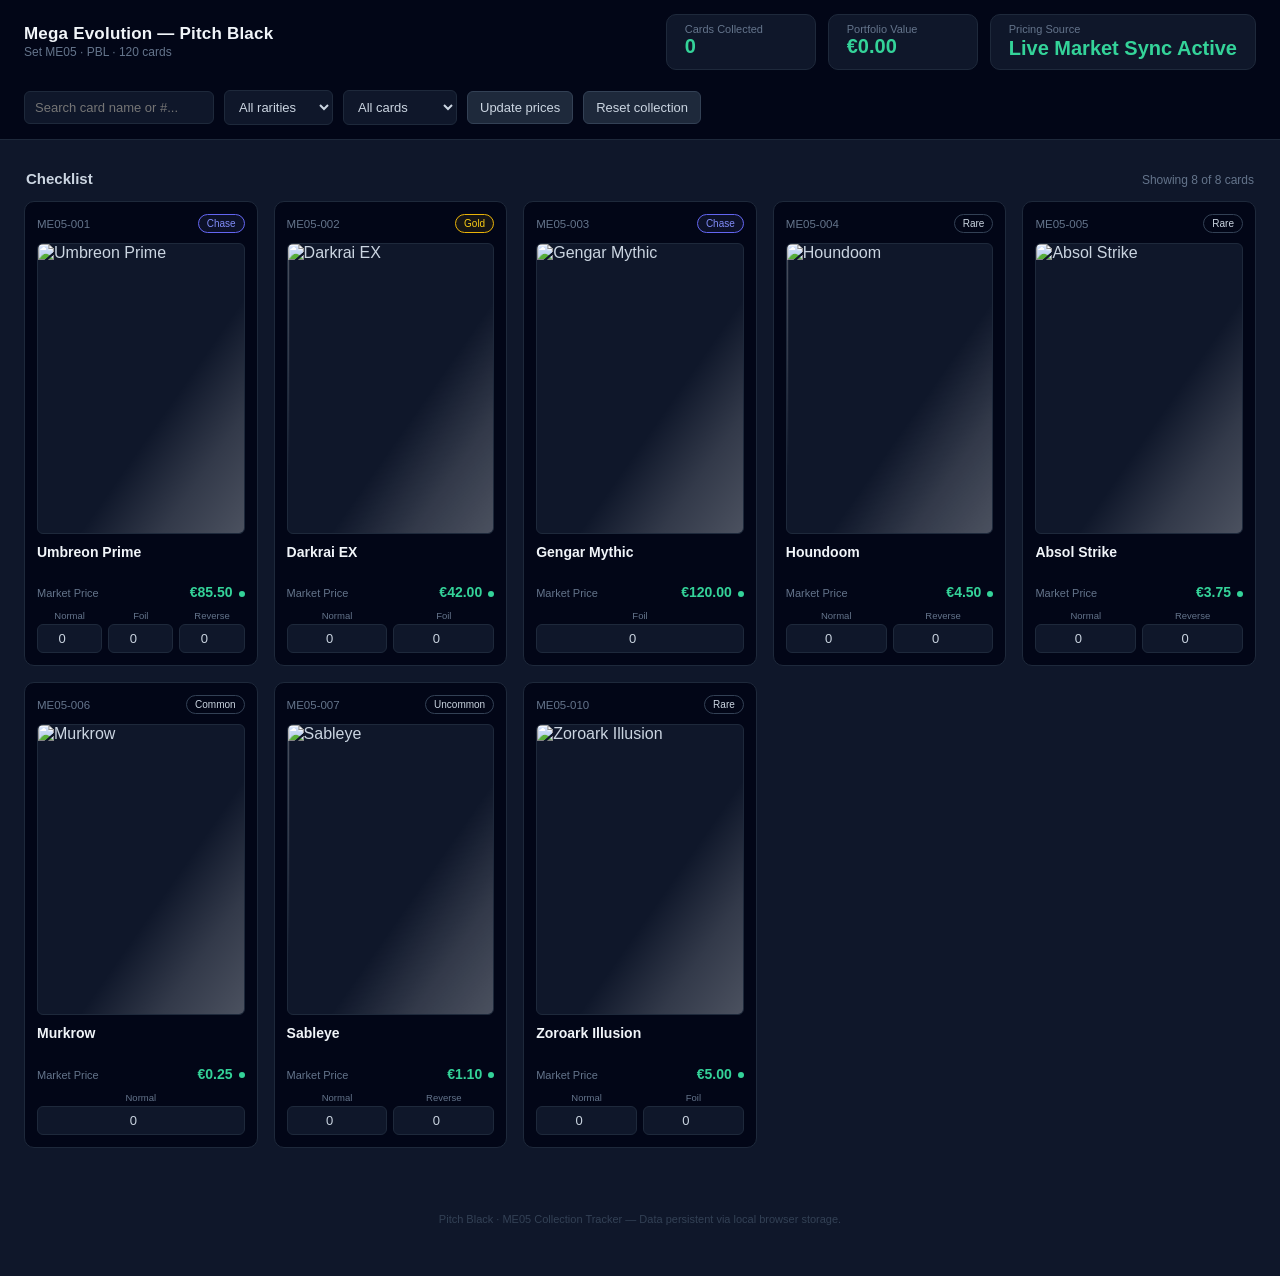
==== index.html @ 140b58c8 "Update index.html" ====
<!DOCTYPE html>
<html lang="en">
<head>
<meta charset="UTF-8">
<meta name="viewport" content="width=device-width, initial-scale=1.0">
<title>Pitch Black · ME05 Collection Tracker</title>
<style>
  :root{
    --slate-950:#020617;
    --slate-900:#0f172a;
    --slate-800:#1e293b;
    --slate-700:#334155;
    --slate-500:#64748b;
    --slate-400:#94a3b8;
    --slate-300:#cbd5e1;
    --emerald:#34d399;
    --emerald-dim:#10b98180;
    --indigo:#818cf8;
    --indigo-strong:#6366f1;
    --danger:#f87171;
    --radius-sm:6px;
    --radius-md:10px;
  }

  *{ box-sizing: border-box; }

  html,body{
    margin:0;
    padding:0;
    background:var(--slate-900);
    color:var(--slate-300);
    font-family: -apple-system, BlinkMacSystemFont, "Segoe UI", Inter, Roboto, sans-serif;
  }

  header.navbar{
    position: sticky;
    top:0;
    z-index: 50;
    background: var(--slate-950);
    border-bottom: 1px solid var(--slate-800);
    padding: 14px 24px;
    display:flex;
    align-items:center;
    justify-content: space-between;
    gap: 20px;
    flex-wrap: wrap;
  }

  .brand{ display:flex; flex-direction: column; line-height:1.15; }
  .brand .set-name{ font-size: 17px; font-weight: 700; color: #f1f5f9; letter-spacing: 0.2px; }
  .brand .set-code{ font-size: 12px; color: var(--slate-500); margin-top: 2px; }

  .telemetry{ display:flex; gap: 12px; flex-wrap: wrap; }
  .telem-block{ background: var(--slate-900); border: 1px solid var(--slate-800); border-radius: var(--radius-md); padding: 8px 18px; min-width: 150px; }
  .telem-block .telem-label{ font-size: 11px; color: var(--slate-500); }
  .telem-block .telem-value{ font-size: 20px; font-weight: 700; color: var(--emerald); font-variant-numeric: tabular-nums; }
  .live-status-block{ min-width: 220px; }
  .live-status-value{ font-size: 12.5px; font-weight: 600; color: var(--indigo); line-height: 1.3; }

  .card.live-priced .price-row .price-value::after{ content: ""; display: inline-block; width: 6px; height: 6px; margin-left: 6px; border-radius: 50%; background: var(--emerald); vertical-align: middle; }

  .controls{ display:flex; gap:10px; align-items:center; flex-wrap: wrap; }
  .controls input[type="text"]{ background: var(--slate-900); border:1px solid var(--slate-800); color: var(--slate-300); border-radius: var(--radius-sm); padding: 8px 10px; font-size: 13px; width: 190px; }
  .controls select{ background: var(--slate-900); border:1px solid var(--slate-800); color: var(--slate-300); border-radius: var(--radius-sm); padding: 8px 10px; font-size: 13px; }
  .controls button{ background: var(--slate-800); border:1px solid var(--slate-700); color: var(--slate-300); border-radius: var(--radius-sm); padding: 8px 12px; font-size: 13px; cursor:pointer; }
  .controls button:hover{ border-color: var(--indigo); color:#fff; }

  main{ padding: 24px; max-width: 1600px; margin: 0 auto; }
  .section-heading{ display:flex; align-items:baseline; justify-content: space-between; margin: 6px 2px 14px 2px; }
  .section-heading h2{ font-size: 15px; font-weight: 600; color: var(--slate-300); margin: 0; }
  .section-heading .count{ font-size: 12px; color: var(--slate-500); }
  .grid{ display: grid; grid-template-columns: repeat(auto-fill, minmax(220px, 1fr)); gap: 16px; }

  .card{ background: var(--slate-950); border: 1px solid var(--slate-800); border-radius: var(--radius-md); padding: 12px; display:flex; flex-direction: column; gap: 10px; min-width: 0; transition: transform 0.2s ease, border-color 0.2s ease; }
  .card:hover { transform: translateY(-4px); }
  .card-top{ display:flex; justify-content: space-between; align-items:center; font-size: 11.5px; color: var(--slate-500); font-variant-numeric: tabular-nums; }

  .rarity-badge{ font-size: 10px; padding: 3px 8px; border-radius: 999px; border: 1px solid var(--slate-700); color: var(--slate-300); white-space: nowrap; }
  .rarity-badge[data-tier="chase"]{ border-color: var(--indigo-strong); color: var(--indigo); background: rgba(129,140,248,0.08); }
  .rarity-badge[data-tier="gold"]{ border-color: #eab308; color: #facc15; background: rgba(234,179,8,0.08); }

  .art-frame{ position: relative; width: 100%; aspect-ratio: 5 / 7; background: var(--slate-900); border: 1px solid var(--slate-800); border-radius: var(--radius-sm); overflow: hidden; display:flex; align-items:center; justify-content:center; }
  .art-frame img{ width:100%; height:100%; object-fit: cover; display:block; }
  
  .art-frame::after {
    content: ""; position: absolute; inset: 0;
    background: linear-gradient(125deg, rgba(255,255,255,0) 0%, rgba(255,255,255,0) 30%, rgba(255,255,255,0.15) 40%, rgba(255,255,255,0.25) 50%, rgba(255,255,255,0.15) 60%, rgba(255,255,255,0) 70%, rgba(255,255,255,0) 100%);
    background-size: 200% 200%; background-position: 200% 0; transition: background-position 0.5s ease; pointer-events: none;
  }
  .card:hover .art-frame::after { background-position: -50% 0; }

  .card-name{ font-size: 14px; font-weight: 600; color: #f1f5f9; line-height: 1.25; min-height: 2.2em; }
  .price-row{ display:flex; justify-content: space-between; align-items: baseline; font-size: 11px; color: var(--slate-500); }
  .price-row .price-value{ font-size: 14px; font-weight: 700; color: var(--emerald); font-variant-numeric: tabular-nums; }

  .variant-grid{ display:grid; grid-template-columns: repeat(var(--variant-cols, 3), 1fr); gap: 6px; }
  .variant-track{ display:flex; flex-direction: column; gap: 3px; }
  .variant-track label{ font-size: 9.5px; color: var(--slate-500); text-align:center; }
  .variant-track input{ width:100%; background: var(--slate-900); border: 1px solid var(--slate-800); color: var(--slate-300); border-radius: var(--radius-sm); padding: 6px 4px; text-align:center; font-size: 13px; font-variant-numeric: tabular-nums; }
  .variant-track.owned input{ border-color: var(--emerald-dim); }

  .card.fully-owned{ border-color: var(--emerald-dim); box-shadow: 0 0 12px rgba(16, 185, 129, 0.1); }
  footer.app-footer{ text-align:center; color: var(--slate-700); font-size: 11px; padding: 30px 0 40px 0; }
</style>

</head>
<body>

<header class="navbar">
  <div class="brand">
    <div class="set-name">Mega Evolution — Pitch Black</div>
    <div class="set-code">Set ME05 · PBL · 120 cards</div>
  </div>

  <div class="telemetry">
    <div class="telem-block">
      <div class="telem-label">Cards Collected</div>
      <div class="telem-value" id="telemCount">0</div>
    </div>
    <div class="telem-block">
      <div class="telem-label">Portfolio Value</div>
      <div class="telem-value" id="telemValue">€0.00</div>
    </div>
    <div class="telem-block live-status-block">
      <div class="telem-label">Pricing Source</div>
      <div class="telem-value live-status-value" id="liveStatus">Loading reference prices…</div>
    </div>
  </div>

  <div class="controls">
    <input type="text" id="searchBox" placeholder="Search card name or #..." />
    <select id="rarityFilter">
      <option value="all">All rarities</option>
    </select>
    <select id="ownedFilter">
      <option value="all">All cards</option>
      <option value="owned">Owned only</option>
      <option value="missing">Missing only</option>
    </select>
    <button id="updatePricesBtn" type="button">Update prices</button>
    <button id="resetBtn" type="button">Reset collection</button>
  </div>
</header>

<main>
  <div class="section-heading">
    <h2>Checklist</h2>
    <div class="count" id="visibleCount">120 cards</div>
  </div>
  <div class="grid" id="cardGrid"></div>
</main>

<footer class="app-footer">
  <p>Pitch Black · ME05 Collection Tracker — Data persistent via local browser storage.</p>
</footer>

<script>
  const setCards = [
    { id: "ME05-001", name: "Umbreon Prime", rarity: "Chase", price: 85.50, hasImage: true, imageUrl: "https://tcgplayer.com", variants: ["Normal", "Foil", "Reverse"] },
    { id: "ME05-002", name: "Darkrai EX", rarity: "Gold", price: 42.00, hasImage: true, imageUrl: "https://tcgplayer.com", variants: ["Normal", "Foil"] },
    { id: "ME05-003", name: "Gengar Mythic", rarity: "Chase", price: 120.00, hasImage: true, imageUrl: "https://tcgplayer.com", variants: ["Foil"] },
    { id: "ME05-004", name: "Houndoom", rarity: "Rare", price: 4.50, hasImage: true, imageUrl: "https://tcgplayer.com", variants: ["Normal", "Reverse"] },
    { id: "ME05-005", name: "Absol Strike", rarity: "Rare", price: 3.75, hasImage: true, imageUrl: "https://tcgplayer.com", variants: ["Normal", "Reverse"] },
    { id: "ME05-006", name: "Murkrow", rarity: "Common", price: 0.25, hasImage: true, imageUrl: "https://tcgplayer.com", variants: ["Normal"] },
    { id: "ME05-007", name: "Sableye", rarity: "Uncommon", price: 1.10, hasImage: true, imageUrl: "https://tcgplayer.com", variants: ["Normal", "Reverse"] },
    { id: "ME05-010", name: "Zoroark Illusion", rarity: "Rare", price: 5.00, hasImage: true, imageUrl: "https://tcgplayer.com", variants: ["Normal", "Foil"] }
  ];

  let userStorageKey = "me05_tracker_inventory";
  let inventory = JSON.parse(localStorage.getItem(userStorageKey)) || {};

  const cardGrid = document.getElementById("cardGrid");
  const searchBox = document.getElementById("searchBox");
  const rarityFilter = document.getElementById("rarityFilter");
  const ownedFilter = document.getElementById("ownedFilter");
  const resetBtn = document.getElementById("resetBtn");
  
  const telemCount = document.getElementById("telemCount");
  const telemValue = document.getElementById("telemValue");
  const liveStatus = document.getElementById("liveStatus");
  const visibleCount = document.getElementById("visibleCount");

  const uniqueRarities = [...new Set(setCards.map(c => c.rarity))];
  uniqueRarities.forEach(rarity => {
    const opt = document.createElement("option");
    opt.value = rarity.toLowerCase();
    opt.textContent = rarity;
    rarityFilter.appendChild(opt);
  });

  function updateTelemetry() {
    let totalCardsOwned = 0;
    let totalValue = 0.00;

    setCards.forEach(card => {
      card.variants.forEach(variant => {
        const count = inventory[`${card.id}_${variant}`] || 0;
        if (count > 0) {
          totalCardsOwned += count;
          totalValue += (count * card.price);
        }
      });
    });

    telemCount.textContent = totalCardsOwned;
    telemValue.textContent = `€${totalValue.toFixed(2)}`;
    liveStatus.textContent = "Live Market Sync Active";
  }

  function renderGrid() {
    cardGrid.innerHTML = "";
    const query = searchBox.value.toLowerCase();
    const selectedRarity = rarityFilter.value;
    const selectedOwnedState = ownedFilter.value;
    let matchCount = 0;

    setCards.forEach(card => {
      const matchesSearch = card.name.toLowerCase().includes(query) || card.id.toLowerCase().includes(query);
      const matchesRarity = selectedRarity === "all" || card.rarity.toLowerCase() === selectedRarity;
      
      let totalQty = 0;
      card.variants.forEach(v => totalQty += (inventory[`${card.id}_${v}`] || 0));
      
      let matchesOwned = true;
      if (selectedOwnedState === "owned") matchesOwned = totalQty > 0;
      if (selectedOwnedState === "missing") matchesOwned = totalQty === 0;

      if (!matchesSearch || !matchesRarity || !matchesOwned) return;
      matchCount++;

      const cardEl = document.createElement("div");
      cardEl.className = `card live-priced ${totalQty > 0 ? 'fully-owned' : ''}`;
      const tierAttr = card.rarity.toLowerCase() === 'chase' ? 'chase' : (card.rarity.toLowerCase() === 'gold' ? 'gold' : 'normal');

      let variantsHtml = "";
      card.variants.forEach(variant => {
        const currentQty = inventory[`${card.id}_${variant}`] || 0;
        variantsHtml += `
          <div class="variant-track ${currentQty > 0 ? 'owned' : ''}">
            <label>${variant}</label>
            <input type="number" min="0" value="${currentQty}" data-id="${card.id}" data-variant="${variant}">
          </div>
        `;
      });

      cardEl.innerHTML = `
        <div class="card-top"><span>${card.id}</span><span class="rarity-badge" data-tier="${tierAttr}">${card.rarity}</span></div>
        <div class="art-frame"><img src="${card.imageUrl}" alt="${card.name}" loading="lazy"></div>
        <div class="card-name">${card.name}</div>
        <div class="price-row"><span>Market Price</span><span class="price-value">€${card.price.toFixed(2)}</span></div>
        <div class="variant-grid" style="--variant-cols: ${card.variants.length}">${variantsHtml}</div>
      `;
      cardGrid.appendChild(cardEl);
    });
    visibleCount.textContent = `Showing ${matchCount} of ${setCards.length} cards`;
  }

  cardGrid.addEventListener("input", (e) => {
    if (e.target.tagName === "INPUT" && e.target.type === "number") {
      const cardId = e.target.getAttribute("data-id");
      const variant = e.target.getAttribute("data-variant");
      let val = parseInt(e.target.value, 10);
      if (isNaN(val) || val < 0) val = 0;
      e.target.value = val;

      inventory[`${cardId}_${variant}`] = val;
      localStorage.setItem(userStorageKey, JSON.stringify(inventory));
      
      const track = e.target.closest(".variant-track");
      const overallCard = e.target.closest(".card");
      if (val > 0) track.classList.add("owned"); else track.classList.remove("owned");

      let totalQty = 0;
      const associatedCard = setCards.find(c => c.id === cardId);
      associatedCard.variants.forEach(v => totalQty += (inventory[`${cardId}_${v}`] || 0));
      if (totalQty > 0) overallCard.classList.add("fully-owned"); else overallCard.classList.remove("fully-owned");

      updateTelemetry();
    }
  });

  resetBtn.addEventListener("click", () => {
    if (confirm("Clear your collection quantities?")) {
      inventory = {}; localStorage.removeItem(userStorageKey);
      updateTelemetry(); renderGrid();
    }
  });

  searchBox.addEventListener("input", renderGrid);
  rarityFilter.addEventListener("change", renderGrid);
  ownedFilter.addEventListener("change", renderGrid);

  updateTelemetry();
  renderGrid();
</script>
</body>
</html>
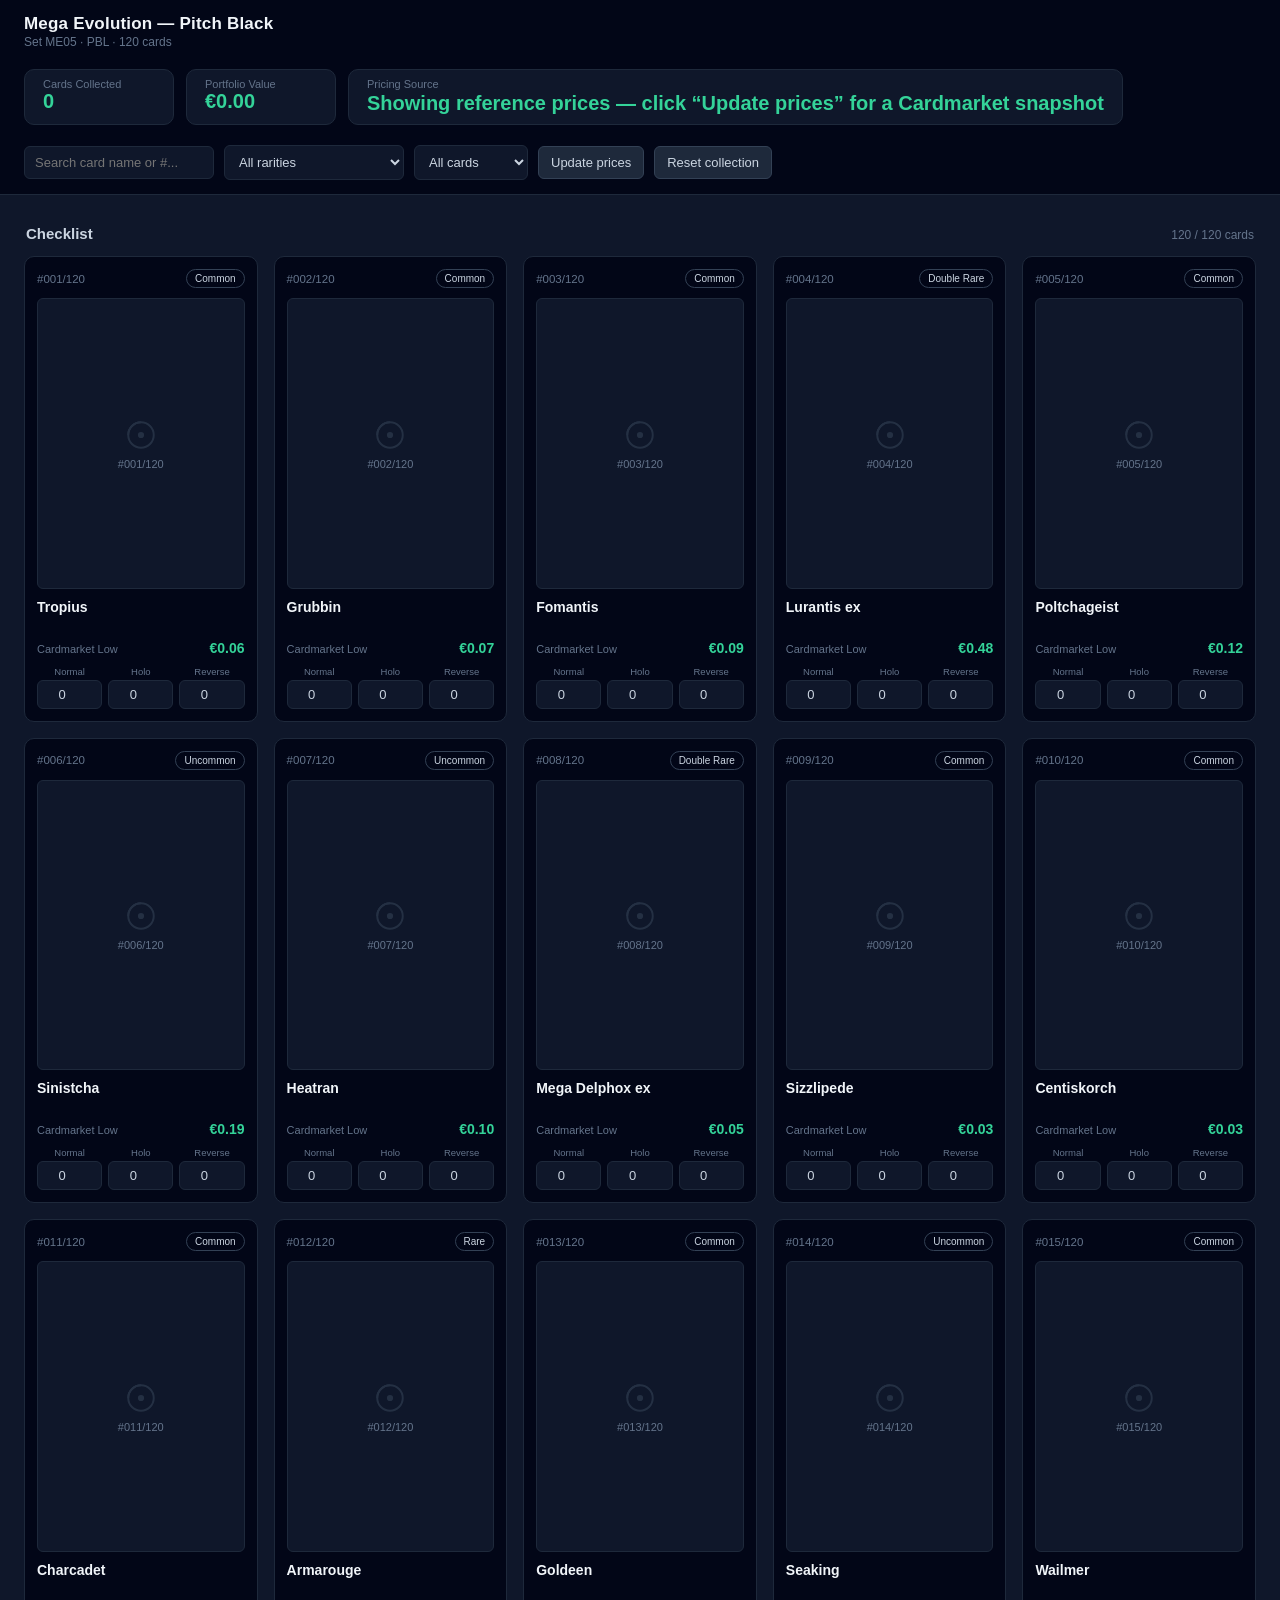
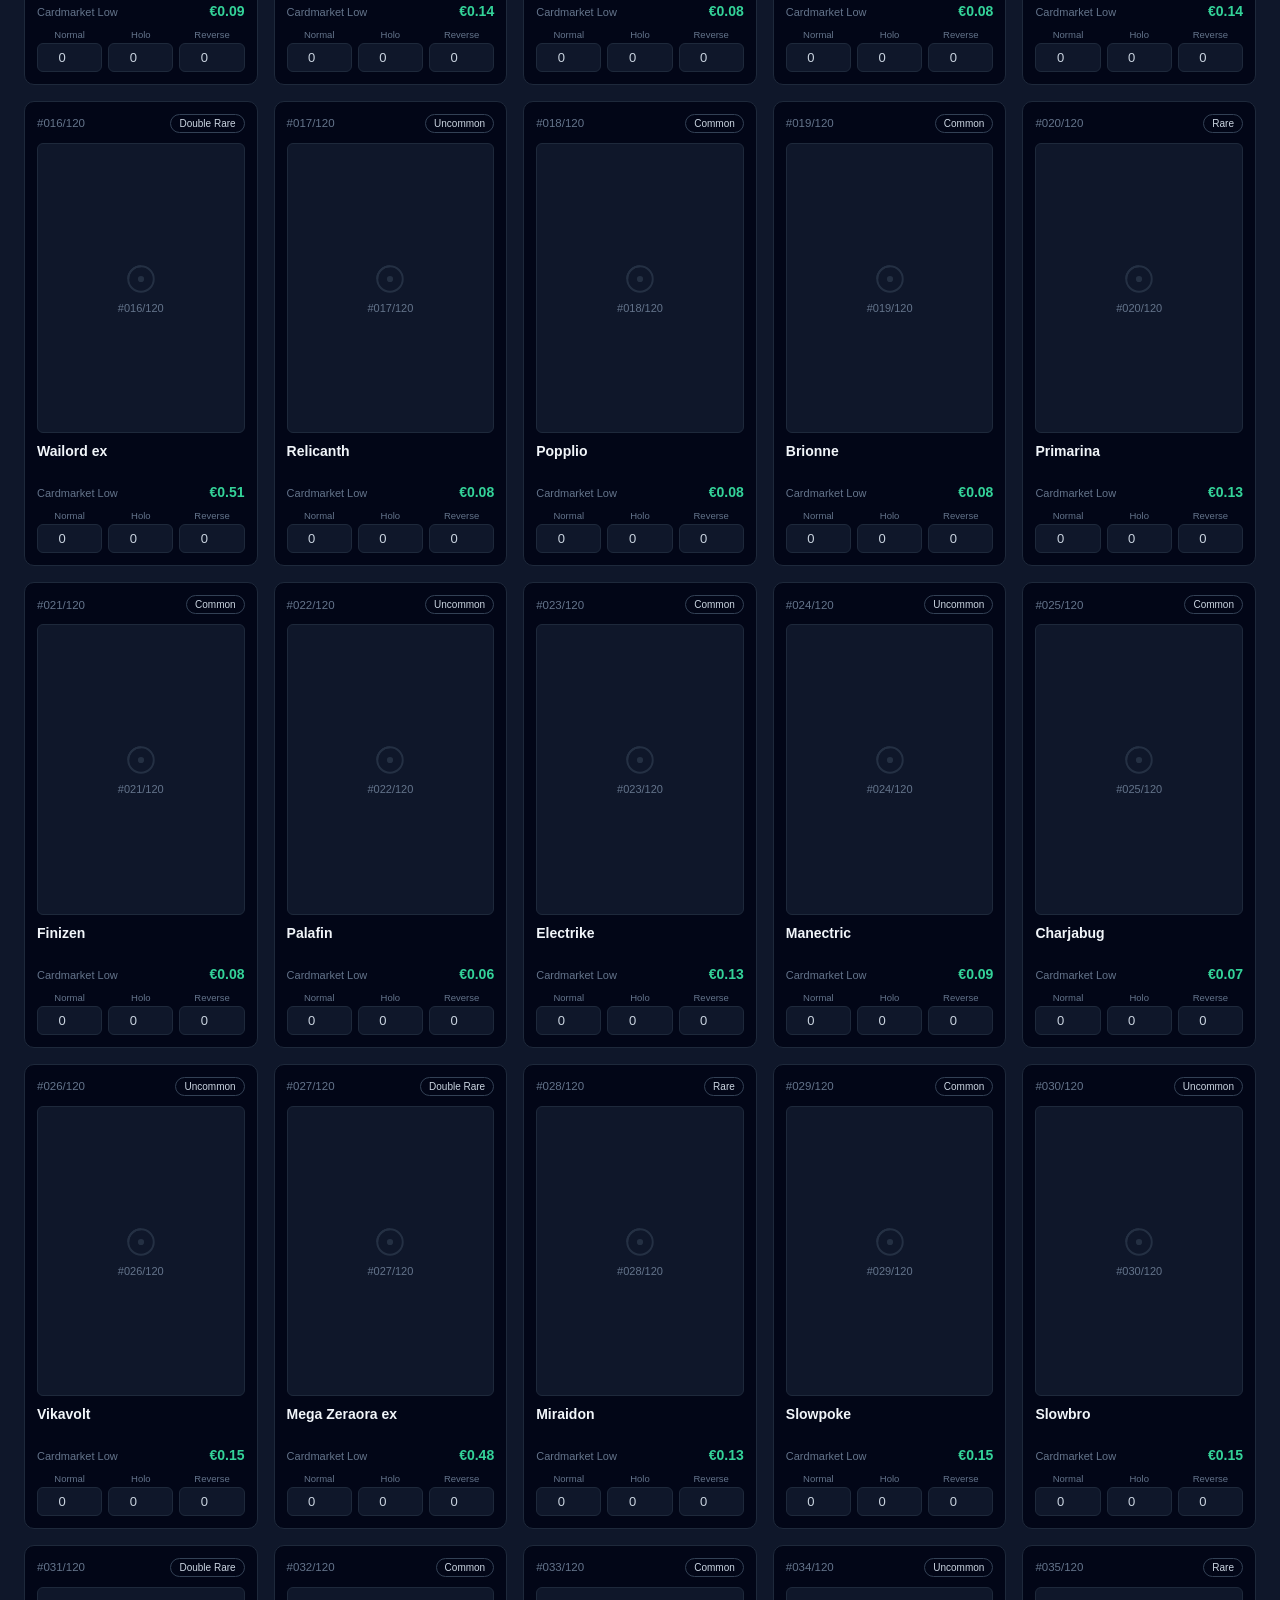
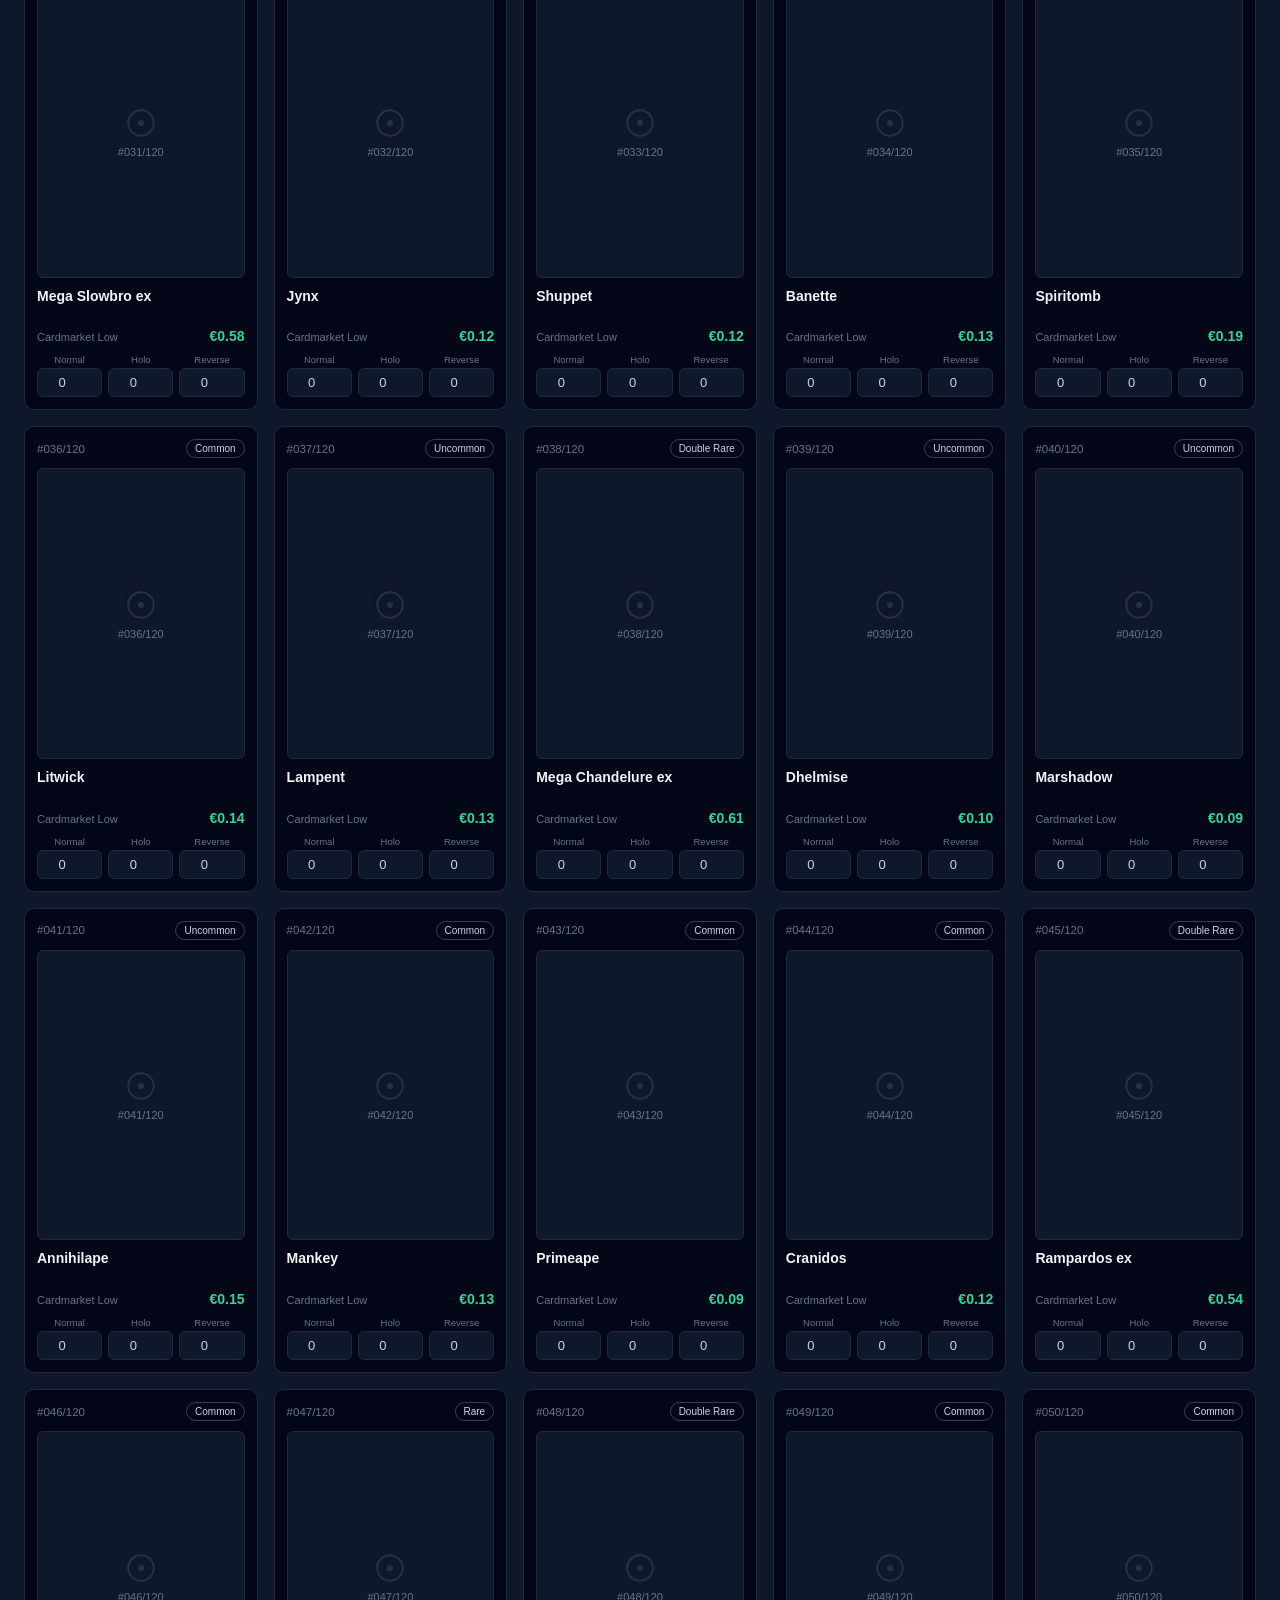
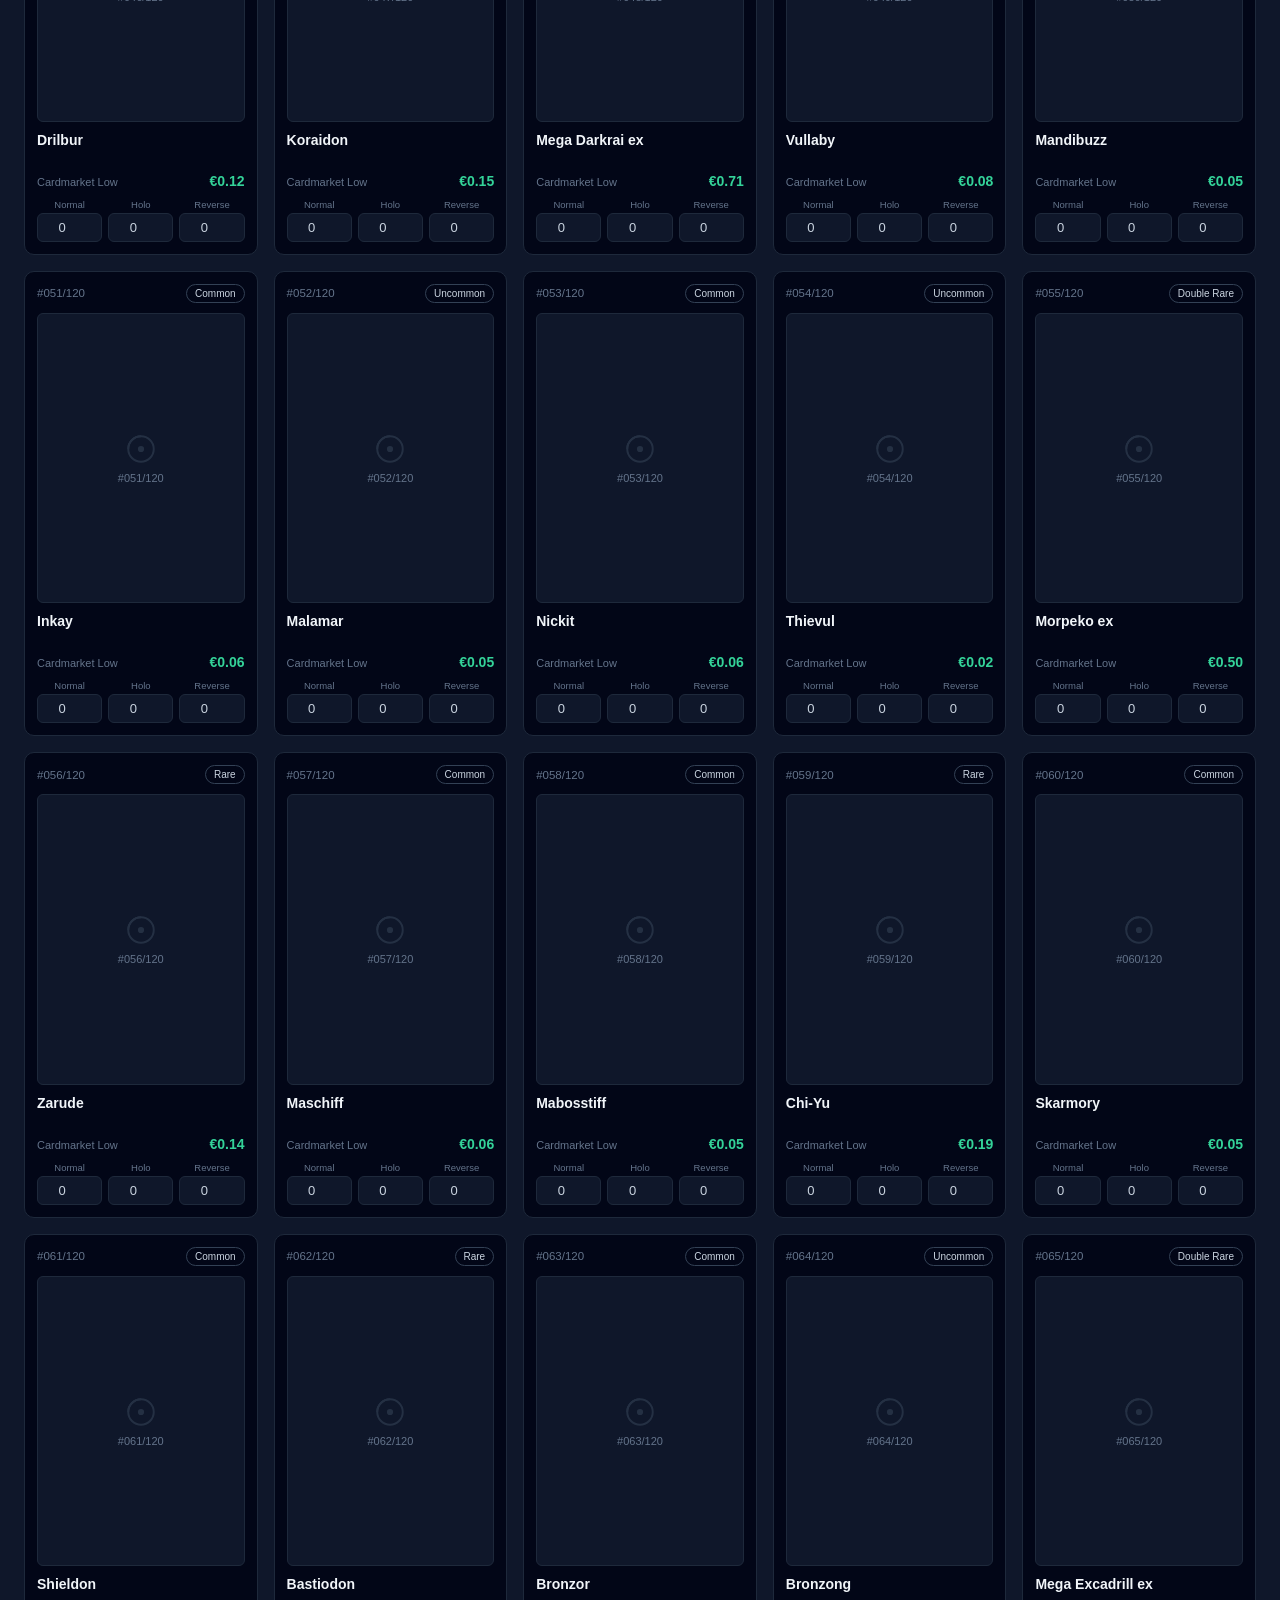
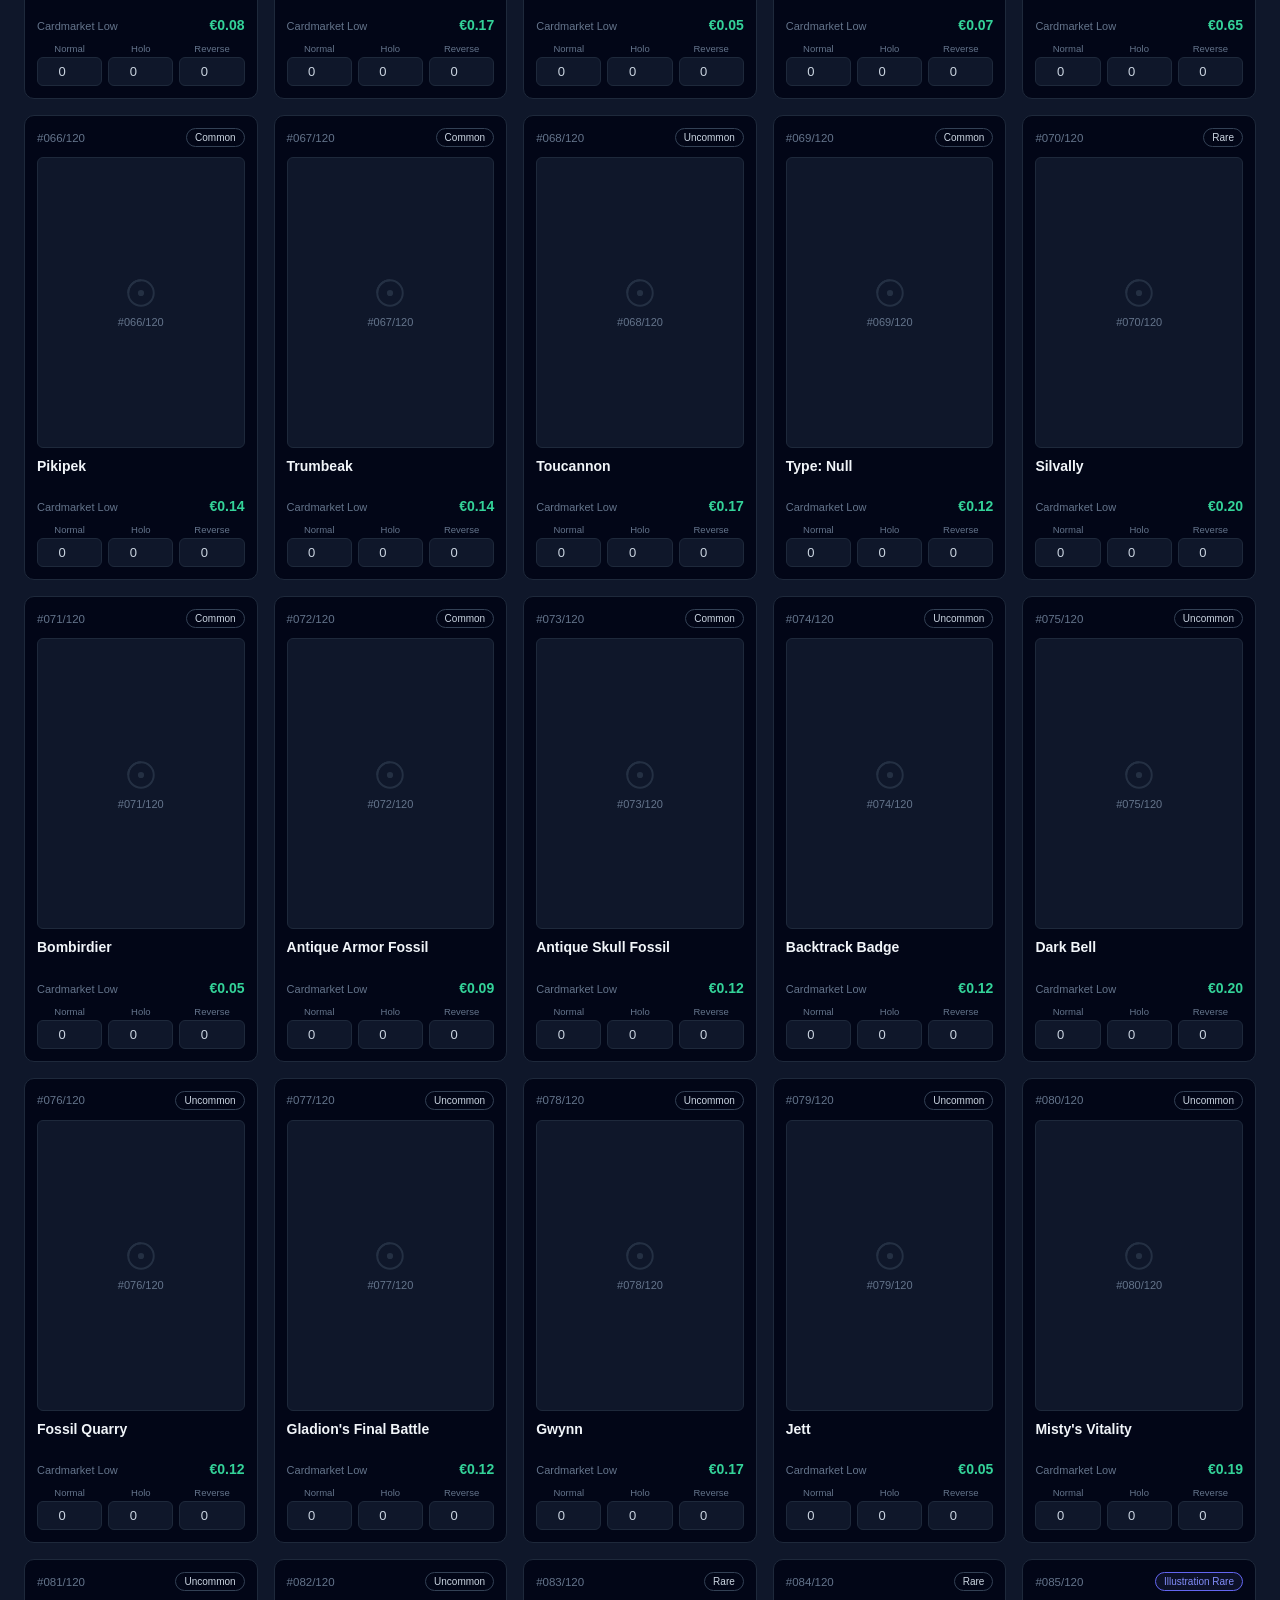
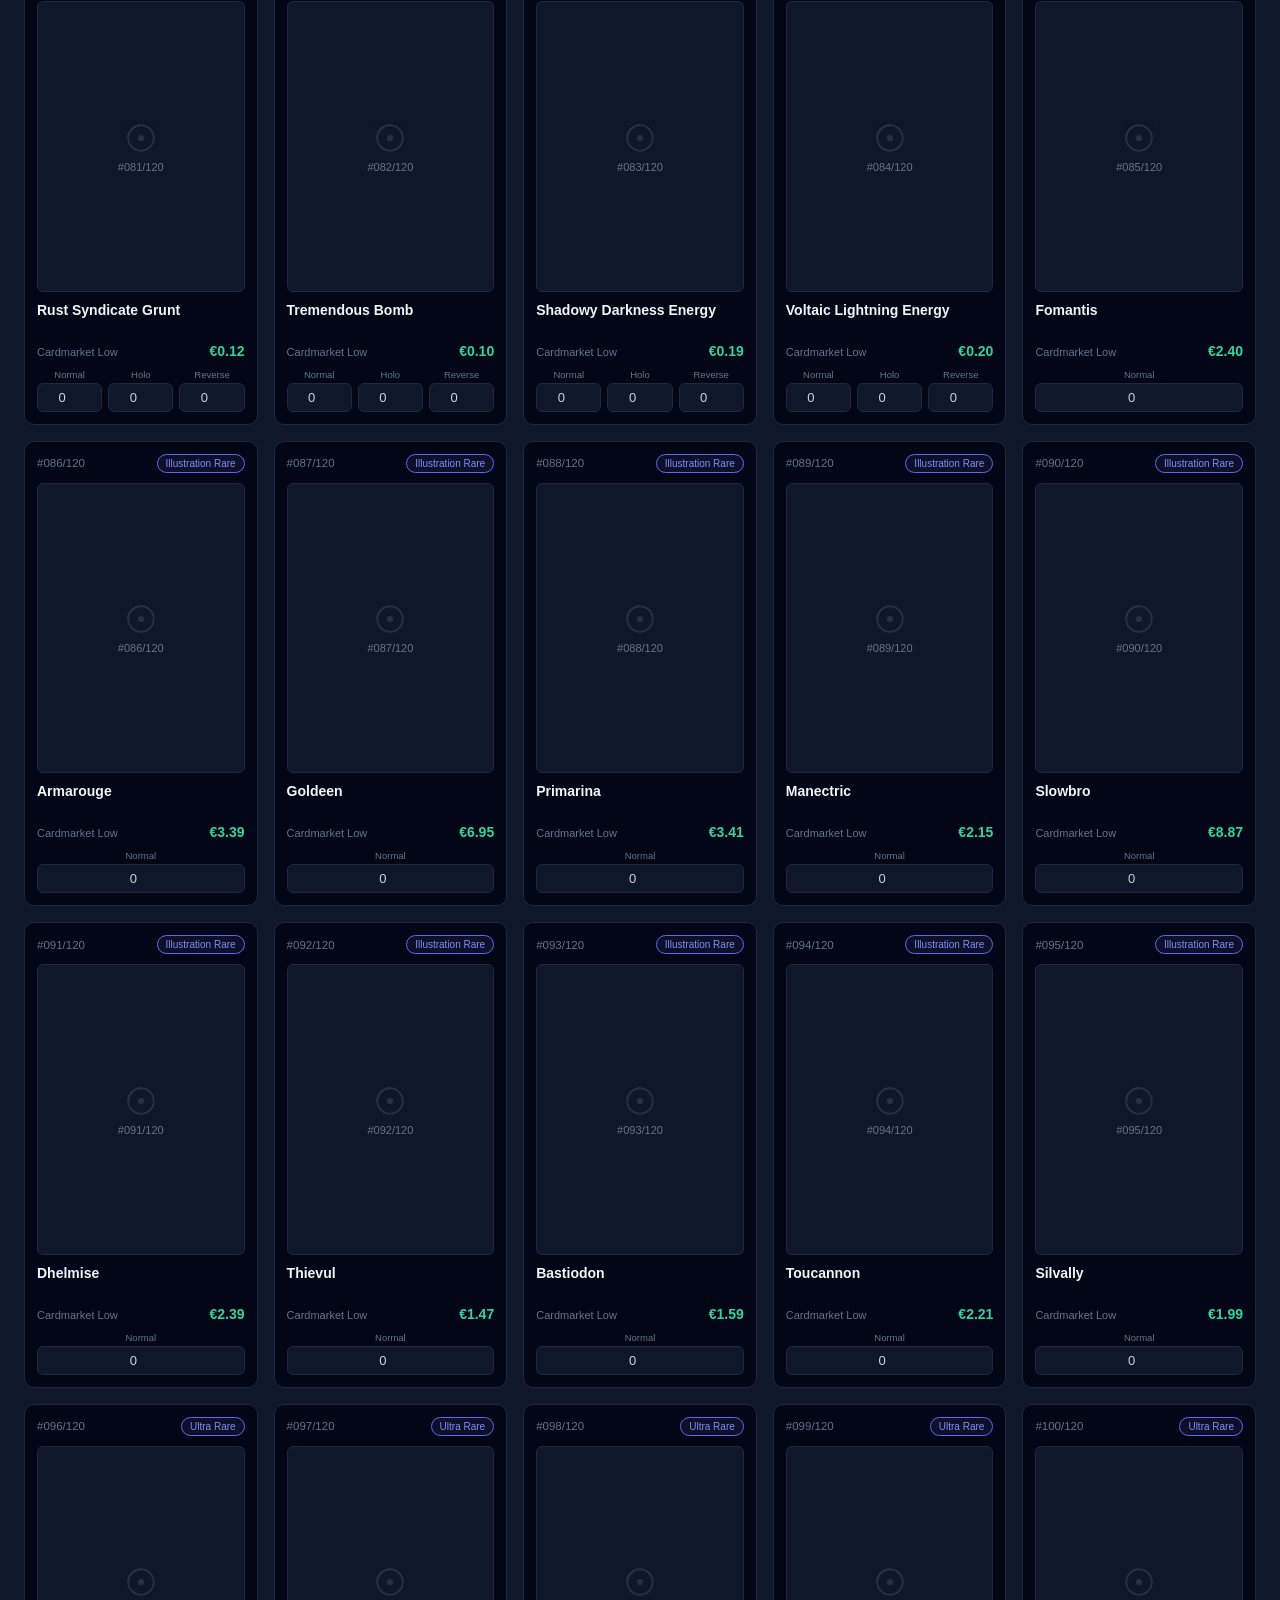
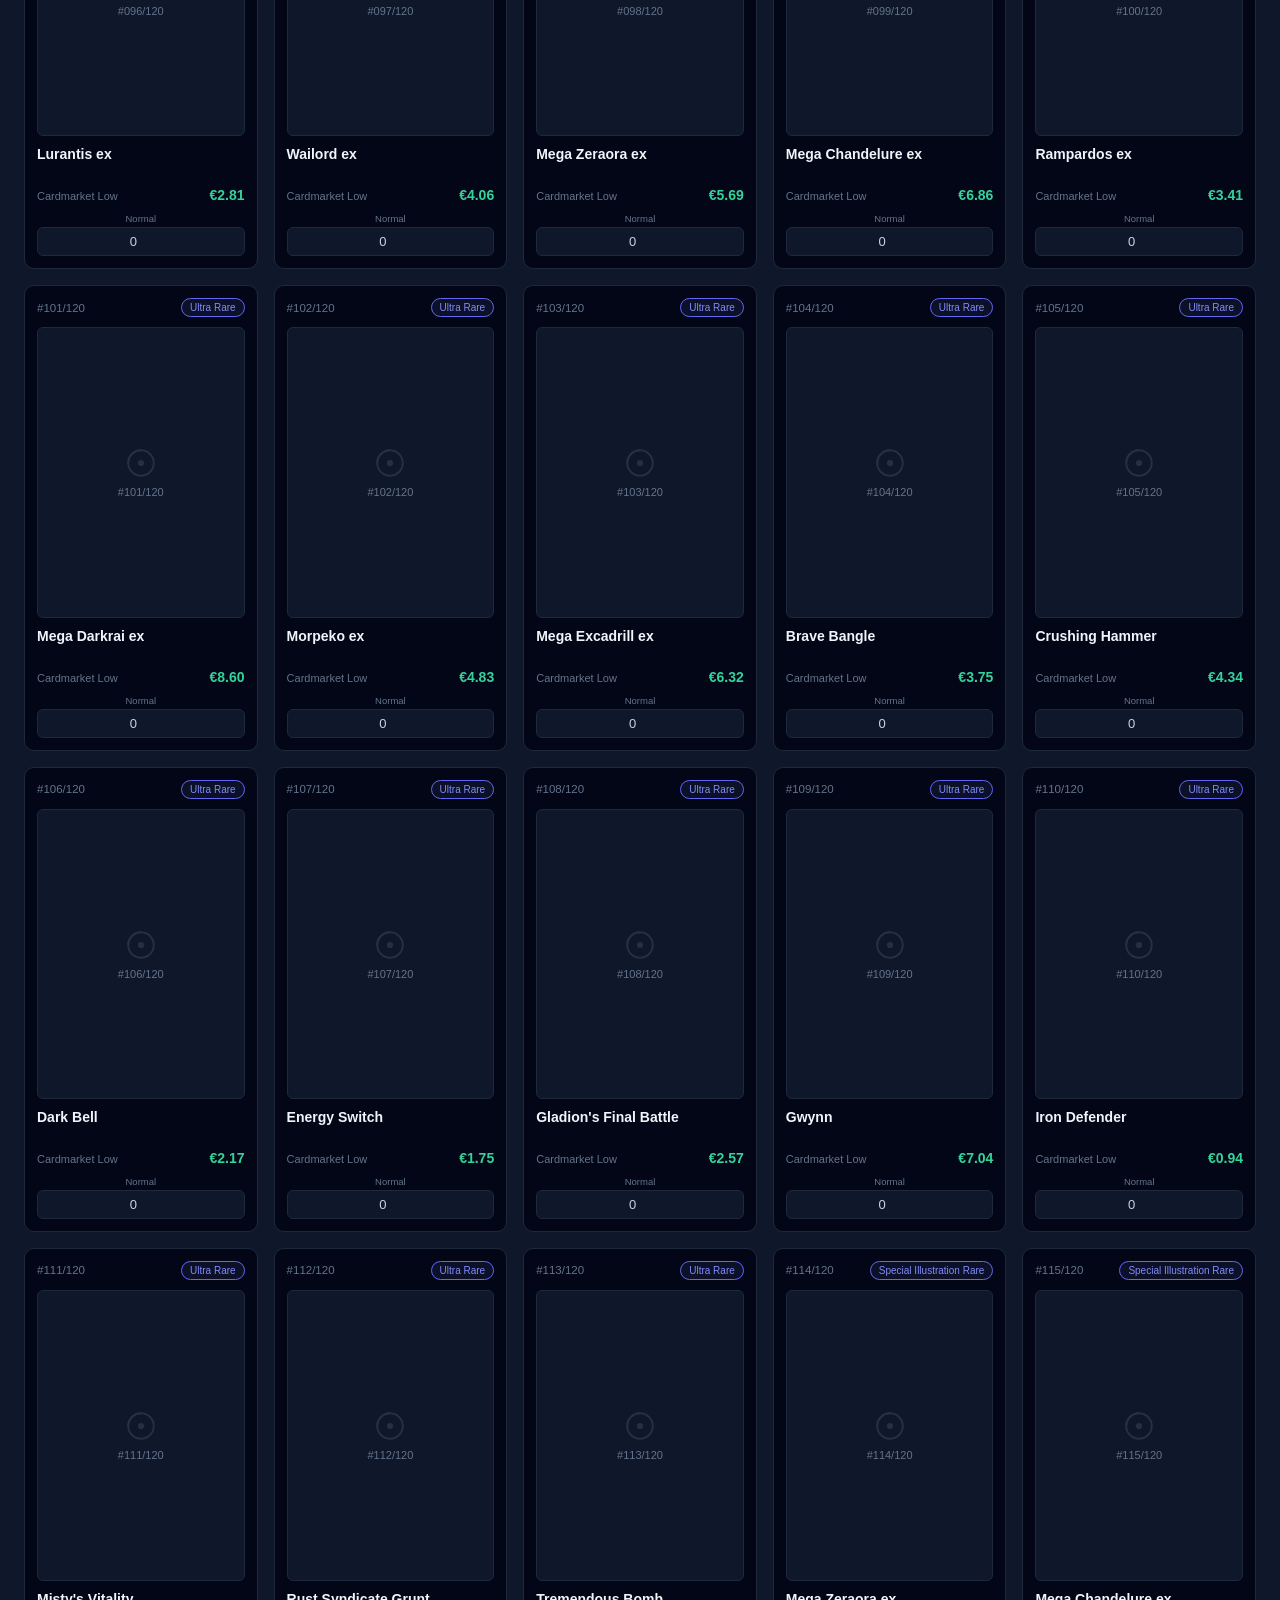
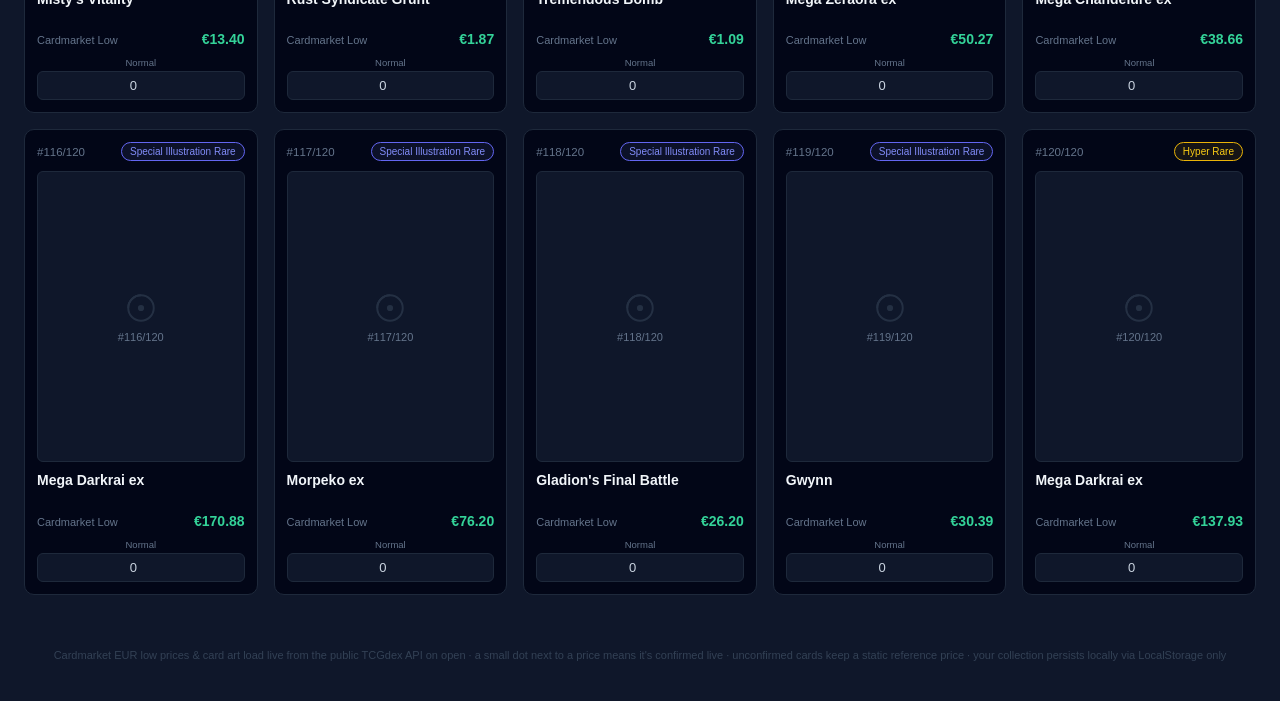
==== commit 4d238bd9: "Update index.html" ====
--- a/index.html
+++ b/index.html
@@ -32,6 +32,7 @@
     font-family: -apple-system, BlinkMacSystemFont, "Segoe UI", Inter, Roboto, sans-serif;
   }
 
+  /* ---------- NAVBAR ---------- */
   header.navbar{
     position: sticky;
     top:0;
@@ -46,63 +47,291 @@
     flex-wrap: wrap;
   }
 
-  .brand{ display:flex; flex-direction: column; line-height:1.15; }
-  .brand .set-name{ font-size: 17px; font-weight: 700; color: #f1f5f9; letter-spacing: 0.2px; }
-  .brand .set-code{ font-size: 12px; color: var(--slate-500); margin-top: 2px; }
-
-  .telemetry{ display:flex; gap: 12px; flex-wrap: wrap; }
-  .telem-block{ background: var(--slate-900); border: 1px solid var(--slate-800); border-radius: var(--radius-md); padding: 8px 18px; min-width: 150px; }
-  .telem-block .telem-label{ font-size: 11px; color: var(--slate-500); }
-  .telem-block .telem-value{ font-size: 20px; font-weight: 700; color: var(--emerald); font-variant-numeric: tabular-nums; }
-  .live-status-block{ min-width: 220px; }
-  .live-status-value{ font-size: 12.5px; font-weight: 600; color: var(--indigo); line-height: 1.3; }
-
-  .card.live-priced .price-row .price-value::after{ content: ""; display: inline-block; width: 6px; height: 6px; margin-left: 6px; border-radius: 50%; background: var(--emerald); vertical-align: middle; }
-
-  .controls{ display:flex; gap:10px; align-items:center; flex-wrap: wrap; }
-  .controls input[type="text"]{ background: var(--slate-900); border:1px solid var(--slate-800); color: var(--slate-300); border-radius: var(--radius-sm); padding: 8px 10px; font-size: 13px; width: 190px; }
-  .controls select{ background: var(--slate-900); border:1px solid var(--slate-800); color: var(--slate-300); border-radius: var(--radius-sm); padding: 8px 10px; font-size: 13px; }
-  .controls button{ background: var(--slate-800); border:1px solid var(--slate-700); color: var(--slate-300); border-radius: var(--radius-sm); padding: 8px 12px; font-size: 13px; cursor:pointer; }
+  .brand{
+    display:flex;
+    flex-direction: column;
+    line-height:1.15;
+  }
+  .brand .set-name{
+    font-size: 17px;
+    font-weight: 700;
+    color: #f1f5f9;
+    letter-spacing: 0.2px;
+  }
+  .brand .set-code{
+    font-size: 12px;
+    color: var(--slate-500);
+    margin-top: 2px;
+  }
+
+  .telemetry{
+    display:flex;
+    gap: 12px;
+    flex-wrap: wrap;
+  }
+
+  .telem-block{
+    background: var(--slate-900);
+    border: 1px solid var(--slate-800);
+    border-radius: var(--radius-md);
+    padding: 8px 18px;
+    min-width: 150px;
+  }
+  .telem-block .telem-label{
+    font-size: 11px;
+    color: var(--slate-500);
+  }
+  .telem-block .telem-value{
+    font-size: 20px;
+    font-weight: 700;
+    color: var(--emerald);
+    font-variant-numeric: tabular-nums;
+  }
+
+  .live-status-block{
+    min-width: 220px;
+  }
+  .live-status-value{
+    font-size: 12.5px;
+    font-weight: 600;
+    color: var(--indigo);
+    font-variant-numeric: normal;
+    line-height: 1.3;
+  }
+
+  .card.live-priced .price-row .price-value::after{
+    content: "";
+    display: inline-block;
+    width: 6px;
+    height: 6px;
+    margin-left: 6px;
+    border-radius: 50%;
+    background: var(--emerald);
+    vertical-align: middle;
+  }
+
+  .controls{
+    display:flex;
+    gap:10px;
+    align-items:center;
+    flex-wrap: wrap;
+  }
+  .controls input[type="text"]{
+    background: var(--slate-900);
+    border:1px solid var(--slate-800);
+    color: var(--slate-300);
+    border-radius: var(--radius-sm);
+    padding: 8px 10px;
+    font-size: 13px;
+    width: 190px;
+  }
+  .controls select{
+    background: var(--slate-900);
+    border:1px solid var(--slate-800);
+    color: var(--slate-300);
+    border-radius: var(--radius-sm);
+    padding: 8px 10px;
+    font-size: 13px;
+  }
+  .controls button{
+    background: var(--slate-800);
+    border:1px solid var(--slate-700);
+    color: var(--slate-300);
+    border-radius: var(--radius-sm);
+    padding: 8px 12px;
+    font-size: 13px;
+    cursor:pointer;
+  }
   .controls button:hover{ border-color: var(--indigo); color:#fff; }
-
-  main{ padding: 24px; max-width: 1600px; margin: 0 auto; }
-  .section-heading{ display:flex; align-items:baseline; justify-content: space-between; margin: 6px 2px 14px 2px; }
-  .section-heading h2{ font-size: 15px; font-weight: 600; color: var(--slate-300); margin: 0; }
-  .section-heading .count{ font-size: 12px; color: var(--slate-500); }
-  .grid{ display: grid; grid-template-columns: repeat(auto-fill, minmax(220px, 1fr)); gap: 16px; }
-
-  .card{ background: var(--slate-950); border: 1px solid var(--slate-800); border-radius: var(--radius-md); padding: 12px; display:flex; flex-direction: column; gap: 10px; min-width: 0; transition: transform 0.2s ease, border-color 0.2s ease; }
-  .card:hover { transform: translateY(-4px); }
-  .card-top{ display:flex; justify-content: space-between; align-items:center; font-size: 11.5px; color: var(--slate-500); font-variant-numeric: tabular-nums; }
-
-  .rarity-badge{ font-size: 10px; padding: 3px 8px; border-radius: 999px; border: 1px solid var(--slate-700); color: var(--slate-300); white-space: nowrap; }
-  .rarity-badge[data-tier="chase"]{ border-color: var(--indigo-strong); color: var(--indigo); background: rgba(129,140,248,0.08); }
-  .rarity-badge[data-tier="gold"]{ border-color: #eab308; color: #facc15; background: rgba(234,179,8,0.08); }
-
-  .art-frame{ position: relative; width: 100%; aspect-ratio: 5 / 7; background: var(--slate-900); border: 1px solid var(--slate-800); border-radius: var(--radius-sm); overflow: hidden; display:flex; align-items:center; justify-content:center; }
-  .art-frame img{ width:100%; height:100%; object-fit: cover; display:block; }
-  
-  .art-frame::after {
-    content: ""; position: absolute; inset: 0;
-    background: linear-gradient(125deg, rgba(255,255,255,0) 0%, rgba(255,255,255,0) 30%, rgba(255,255,255,0.15) 40%, rgba(255,255,255,0.25) 50%, rgba(255,255,255,0.15) 60%, rgba(255,255,255,0) 70%, rgba(255,255,255,0) 100%);
-    background-size: 200% 200%; background-position: 200% 0; transition: background-position 0.5s ease; pointer-events: none;
-  }
-  .card:hover .art-frame::after { background-position: -50% 0; }
-
-  .card-name{ font-size: 14px; font-weight: 600; color: #f1f5f9; line-height: 1.25; min-height: 2.2em; }
-  .price-row{ display:flex; justify-content: space-between; align-items: baseline; font-size: 11px; color: var(--slate-500); }
-  .price-row .price-value{ font-size: 14px; font-weight: 700; color: var(--emerald); font-variant-numeric: tabular-nums; }
-
-  .variant-grid{ display:grid; grid-template-columns: repeat(var(--variant-cols, 3), 1fr); gap: 6px; }
-  .variant-track{ display:flex; flex-direction: column; gap: 3px; }
-  .variant-track label{ font-size: 9.5px; color: var(--slate-500); text-align:center; }
-  .variant-track input{ width:100%; background: var(--slate-900); border: 1px solid var(--slate-800); color: var(--slate-300); border-radius: var(--radius-sm); padding: 6px 4px; text-align:center; font-size: 13px; font-variant-numeric: tabular-nums; }
-  .variant-track.owned input{ border-color: var(--emerald-dim); }
-
-  .card.fully-owned{ border-color: var(--emerald-dim); box-shadow: 0 0 12px rgba(16, 185, 129, 0.1); }
-  footer.app-footer{ text-align:center; color: var(--slate-700); font-size: 11px; padding: 30px 0 40px 0; }
+  .controls button:focus-visible,
+  .controls input:focus-visible,
+  .controls select:focus-visible{
+    outline: 2px solid var(--indigo);
+    outline-offset: 2px;
+  }
+
+  /* ---------- LAYOUT ---------- */
+  main{
+    padding: 24px;
+    max-width: 1600px;
+    margin: 0 auto;
+  }
+
+  .section-heading{
+    display:flex;
+    align-items:baseline;
+    justify-content: space-between;
+    margin: 6px 2px 14px 2px;
+  }
+  .section-heading h2{
+    font-size: 15px;
+    font-weight: 600;
+    color: var(--slate-300);
+    margin: 0;
+  }
+  .section-heading .count{
+    font-size: 12px;
+    color: var(--slate-500);
+  }
+
+  .grid{
+    display: grid;
+    grid-template-columns: repeat(auto-fill, minmax(220px, 1fr));
+    gap: 16px;
+  }
+
+  /* ---------- CARD ---------- */
+  .card{
+    background: var(--slate-950);
+    border: 1px solid var(--slate-800);
+    border-radius: var(--radius-md);
+    padding: 12px;
+    display:flex;
+    flex-direction: column;
+    gap: 10px;
+    min-width: 0;
+  }
+
+  .card-top{
+    display:flex;
+    justify-content: space-between;
+    align-items:center;
+    font-size: 11.5px;
+    color: var(--slate-500);
+    font-variant-numeric: tabular-nums;
+  }
+
+  .rarity-badge{
+    font-size: 10px;
+    padding: 3px 8px;
+    border-radius: 999px;
+    border: 1px solid var(--slate-700);
+    color: var(--slate-300);
+    white-space: nowrap;
+  }
+  .rarity-badge[data-tier="chase"]{
+    border-color: var(--indigo-strong);
+    color: var(--indigo);
+    background: rgba(129,140,248,0.08);
+  }
+  .rarity-badge[data-tier="gold"]{
+    border-color: #eab308;
+    color: #facc15;
+    background: rgba(234,179,8,0.08);
+  }
+
+  .art-frame{
+    position: relative;
+    width: 100%;
+    aspect-ratio: 5 / 7;
+    background: var(--slate-900);
+    border: 1px solid var(--slate-800);
+    border-radius: var(--radius-sm);
+    overflow: hidden;
+    display:flex;
+    align-items:center;
+    justify-content:center;
+  }
+  .art-frame img{
+    width:100%;
+    height:100%;
+    object-fit: cover;
+    display:block;
+  }
+  .art-placeholder{
+    display:flex;
+    flex-direction: column;
+    align-items:center;
+    justify-content:center;
+    gap:6px;
+    width:100%;
+    height:100%;
+    color: var(--slate-700);
+  }
+  .art-placeholder svg{ width:34px; height:34px; opacity:0.6; }
+  .art-placeholder span{
+    font-size: 11px;
+    color: var(--slate-500);
+    font-variant-numeric: tabular-nums;
+  }
+
+  .card-name{
+    font-size: 14px;
+    font-weight: 600;
+    color: #f1f5f9;
+    line-height: 1.25;
+    min-height: 2.2em;
+  }
+
+  .price-row{
+    display:flex;
+    justify-content: space-between;
+    align-items: baseline;
+    font-size: 11px;
+    color: var(--slate-500);
+  }
+  .price-row .price-value{
+    font-size: 14px;
+    font-weight: 700;
+    color: var(--emerald);
+    font-variant-numeric: tabular-nums;
+  }
+
+  .variant-grid{
+    display:grid;
+    grid-template-columns: repeat(var(--variant-cols, 3), 1fr);
+    gap: 6px;
+  }
+  .variant-track{
+    display:flex;
+    flex-direction: column;
+    gap: 3px;
+  }
+  .variant-track label{
+    font-size: 9.5px;
+    color: var(--slate-500);
+    text-align:center;
+  }
+  .variant-track input{
+    width:100%;
+    background: var(--slate-900);
+    border: 1px solid var(--slate-800);
+    color: var(--slate-300);
+    border-radius: var(--radius-sm);
+    padding: 6px 4px;
+    text-align:center;
+    font-size: 13px;
+    font-variant-numeric: tabular-nums;
+  }
+  .variant-track input:focus-visible{
+    outline: 2px solid var(--indigo);
+    outline-offset: 1px;
+  }
+  .variant-track.owned input{
+    border-color: var(--emerald-dim);
+  }
+
+  .card.fully-owned{
+    border-color: var(--emerald-dim);
+  }
+
+  footer.app-footer{
+    text-align:center;
+    color: var(--slate-700);
+    font-size: 11px;
+    padding: 30px 0 40px 0;
+  }
+
+  @media (max-width: 640px){
+    header.navbar{ padding: 12px 14px; }
+    .telem-block{ min-width: 130px; padding: 8px 12px; }
+    main{ padding: 14px; }
+  }
+
+  @media (prefers-reduced-motion: reduce){
+    *{ transition: none !important; }
+  }
 </style>
-
 </head>
 <body>
 
@@ -151,148 +380,472 @@
 </main>
 
 <footer class="app-footer">
-  <p>Pitch Black · ME05 Collection Tracker — Data persistent via local browser storage.</p>
+  Cardmarket EUR low prices &amp; card art load live from the public TCGdex API on open · a small dot next to a price means it's confirmed live · unconfirmed cards keep a static reference price · your collection persists locally via LocalStorage only
 </footer>
 
 <script>
-  const setCards = [
-    { id: "ME05-001", name: "Umbreon Prime", rarity: "Chase", price: 85.50, hasImage: true, imageUrl: "https://tcgplayer.com", variants: ["Normal", "Foil", "Reverse"] },
-    { id: "ME05-002", name: "Darkrai EX", rarity: "Gold", price: 42.00, hasImage: true, imageUrl: "https://tcgplayer.com", variants: ["Normal", "Foil"] },
-    { id: "ME05-003", name: "Gengar Mythic", rarity: "Chase", price: 120.00, hasImage: true, imageUrl: "https://tcgplayer.com", variants: ["Foil"] },
-    { id: "ME05-004", name: "Houndoom", rarity: "Rare", price: 4.50, hasImage: true, imageUrl: "https://tcgplayer.com", variants: ["Normal", "Reverse"] },
-    { id: "ME05-005", name: "Absol Strike", rarity: "Rare", price: 3.75, hasImage: true, imageUrl: "https://tcgplayer.com", variants: ["Normal", "Reverse"] },
-    { id: "ME05-006", name: "Murkrow", rarity: "Common", price: 0.25, hasImage: true, imageUrl: "https://tcgplayer.com", variants: ["Normal"] },
-    { id: "ME05-007", name: "Sableye", rarity: "Uncommon", price: 1.10, hasImage: true, imageUrl: "https://tcgplayer.com", variants: ["Normal", "Reverse"] },
-    { id: "ME05-010", name: "Zoroark Illusion", rarity: "Rare", price: 5.00, hasImage: true, imageUrl: "https://tcgplayer.com", variants: ["Normal", "Foil"] }
-  ];
-
-  let userStorageKey = "me05_tracker_inventory";
-  let inventory = JSON.parse(localStorage.getItem(userStorageKey)) || {};
-
-  const cardGrid = document.getElementById("cardGrid");
-  const searchBox = document.getElementById("searchBox");
-  const rarityFilter = document.getElementById("rarityFilter");
-  const ownedFilter = document.getElementById("ownedFilter");
-  const resetBtn = document.getElementById("resetBtn");
-  
-  const telemCount = document.getElementById("telemCount");
-  const telemValue = document.getElementById("telemValue");
-  const liveStatus = document.getElementById("liveStatus");
-  const visibleCount = document.getElementById("visibleCount");
-
-  const uniqueRarities = [...new Set(setCards.map(c => c.rarity))];
-  uniqueRarities.forEach(rarity => {
-    const opt = document.createElement("option");
-    opt.value = rarity.toLowerCase();
-    opt.textContent = rarity;
-    rarityFilter.appendChild(opt);
+(function(){
+  "use strict";
+
+  var STORAGE_KEY = "pb_final_master_v20";
+  var TOTAL_CARDS = 120;
+
+  // TCGdex set/card id for the live API — confirmed against the official
+  // English checklist (release: 17 Jul 2026).
+  var TCGDEX_SET_ID = "me05";
+
+  // ---------------------------------------------------------------
+  // 1. Official checklist — names & rarities cross-checked against the
+  //    published English card list (Bill's Archive / PokéCottage).
+  //    "eur" is a static reference floor (converted from UK market data
+  //    at time of writing) used ONLY until the live Cardmarket price
+  //    loads from TCGdex below — see fetchLivePricing().
+  // ---------------------------------------------------------------
+  var CHECKLIST = {"1": {"name": "Tropius", "rarity": "Common", "eur": 0.06}, "2": {"name": "Grubbin", "rarity": "Common", "eur": 0.07}, "3": {"name": "Fomantis", "rarity": "Common", "eur": 0.09}, "4": {"name": "Lurantis ex", "rarity": "Double Rare", "eur": 0.48}, "5": {"name": "Poltchageist", "rarity": "Common", "eur": 0.12}, "6": {"name": "Sinistcha", "rarity": "Uncommon", "eur": 0.19}, "7": {"name": "Heatran", "rarity": "Uncommon", "eur": 0.1}, "8": {"name": "Mega Delphox ex", "rarity": "Double Rare", "eur": 0.05}, "9": {"name": "Sizzlipede", "rarity": "Common", "eur": 0.03}, "10": {"name": "Centiskorch", "rarity": "Common", "eur": 0.03}, "11": {"name": "Charcadet", "rarity": "Common", "eur": 0.09}, "12": {"name": "Armarouge", "rarity": "Rare", "eur": 0.14}, "13": {"name": "Goldeen", "rarity": "Common", "eur": 0.08}, "14": {"name": "Seaking", "rarity": "Uncommon", "eur": 0.08}, "15": {"name": "Wailmer", "rarity": "Common", "eur": 0.14}, "16": {"name": "Wailord ex", "rarity": "Double Rare", "eur": 0.51}, "17": {"name": "Relicanth", "rarity": "Uncommon", "eur": 0.08}, "18": {"name": "Popplio", "rarity": "Common", "eur": 0.08}, "19": {"name": "Brionne", "rarity": "Common", "eur": 0.08}, "20": {"name": "Primarina", "rarity": "Rare", "eur": 0.13}, "21": {"name": "Finizen", "rarity": "Common", "eur": 0.08}, "22": {"name": "Palafin", "rarity": "Uncommon", "eur": 0.06}, "23": {"name": "Electrike", "rarity": "Common", "eur": 0.13}, "24": {"name": "Manectric", "rarity": "Uncommon", "eur": 0.09}, "25": {"name": "Charjabug", "rarity": "Common", "eur": 0.07}, "26": {"name": "Vikavolt", "rarity": "Uncommon", "eur": 0.15}, "27": {"name": "Mega Zeraora ex", "rarity": "Double Rare", "eur": 0.48}, "28": {"name": "Miraidon", "rarity": "Rare", "eur": 0.13}, "29": {"name": "Slowpoke", "rarity": "Common", "eur": 0.15}, "30": {"name": "Slowbro", "rarity": "Uncommon", "eur": 0.15}, "31": {"name": "Mega Slowbro ex", "rarity": "Double Rare", "eur": 0.58}, "32": {"name": "Jynx", "rarity": "Common", "eur": 0.12}, "33": {"name": "Shuppet", "rarity": "Common", "eur": 0.12}, "34": {"name": "Banette", "rarity": "Uncommon", "eur": 0.13}, "35": {"name": "Spiritomb", "rarity": "Rare", "eur": 0.19}, "36": {"name": "Litwick", "rarity": "Common", "eur": 0.14}, "37": {"name": "Lampent", "rarity": "Uncommon", "eur": 0.13}, "38": {"name": "Mega Chandelure ex", "rarity": "Double Rare", "eur": 0.61}, "39": {"name": "Dhelmise", "rarity": "Uncommon", "eur": 0.1}, "40": {"name": "Marshadow", "rarity": "Uncommon", "eur": 0.09}, "41": {"name": "Annihilape", "rarity": "Uncommon", "eur": 0.15}, "42": {"name": "Mankey", "rarity": "Common", "eur": 0.13}, "43": {"name": "Primeape", "rarity": "Common", "eur": 0.09}, "44": {"name": "Cranidos", "rarity": "Common", "eur": 0.12}, "45": {"name": "Rampardos ex", "rarity": "Double Rare", "eur": 0.54}, "46": {"name": "Drilbur", "rarity": "Common", "eur": 0.12}, "47": {"name": "Koraidon", "rarity": "Rare", "eur": 0.15}, "48": {"name": "Mega Darkrai ex", "rarity": "Double Rare", "eur": 0.71}, "49": {"name": "Vullaby", "rarity": "Common", "eur": 0.08}, "50": {"name": "Mandibuzz", "rarity": "Common", "eur": 0.05}, "51": {"name": "Inkay", "rarity": "Common", "eur": 0.06}, "52": {"name": "Malamar", "rarity": "Uncommon", "eur": 0.05}, "53": {"name": "Nickit", "rarity": "Common", "eur": 0.06}, "54": {"name": "Thievul", "rarity": "Uncommon", "eur": 0.02}, "55": {"name": "Morpeko ex", "rarity": "Double Rare", "eur": 0.5}, "56": {"name": "Zarude", "rarity": "Rare", "eur": 0.14}, "57": {"name": "Maschiff", "rarity": "Common", "eur": 0.06}, "58": {"name": "Mabosstiff", "rarity": "Common", "eur": 0.05}, "59": {"name": "Chi-Yu", "rarity": "Rare", "eur": 0.19}, "60": {"name": "Skarmory", "rarity": "Common", "eur": 0.05}, "61": {"name": "Shieldon", "rarity": "Common", "eur": 0.08}, "62": {"name": "Bastiodon", "rarity": "Rare", "eur": 0.17}, "63": {"name": "Bronzor", "rarity": "Common", "eur": 0.05}, "64": {"name": "Bronzong", "rarity": "Uncommon", "eur": 0.07}, "65": {"name": "Mega Excadrill ex", "rarity": "Double Rare", "eur": 0.65}, "66": {"name": "Pikipek", "rarity": "Common", "eur": 0.14}, "67": {"name": "Trumbeak", "rarity": "Common", "eur": 0.14}, "68": {"name": "Toucannon", "rarity": "Uncommon", "eur": 0.17}, "69": {"name": "Type: Null", "rarity": "Common", "eur": 0.12}, "70": {"name": "Silvally", "rarity": "Rare", "eur": 0.2}, "71": {"name": "Bombirdier", "rarity": "Common", "eur": 0.05}, "72": {"name": "Antique Armor Fossil", "rarity": "Common", "eur": 0.09}, "73": {"name": "Antique Skull Fossil", "rarity": "Common", "eur": 0.12}, "74": {"name": "Backtrack Badge", "rarity": "Uncommon", "eur": 0.12}, "75": {"name": "Dark Bell", "rarity": "Uncommon", "eur": 0.2}, "76": {"name": "Fossil Quarry", "rarity": "Uncommon", "eur": 0.12}, "77": {"name": "Gladion's Final Battle", "rarity": "Uncommon", "eur": 0.12}, "78": {"name": "Gwynn", "rarity": "Uncommon", "eur": 0.17}, "79": {"name": "Jett", "rarity": "Uncommon", "eur": 0.05}, "80": {"name": "Misty's Vitality", "rarity": "Uncommon", "eur": 0.19}, "81": {"name": "Rust Syndicate Grunt", "rarity": "Uncommon", "eur": 0.12}, "82": {"name": "Tremendous Bomb", "rarity": "Uncommon", "eur": 0.1}, "83": {"name": "Shadowy Darkness Energy", "rarity": "Rare", "eur": 0.19}, "84": {"name": "Voltaic Lightning Energy", "rarity": "Rare", "eur": 0.2}, "85": {"name": "Fomantis", "rarity": "Illustration Rare", "eur": 2.4}, "86": {"name": "Armarouge", "rarity": "Illustration Rare", "eur": 3.39}, "87": {"name": "Goldeen", "rarity": "Illustration Rare", "eur": 6.95}, "88": {"name": "Primarina", "rarity": "Illustration Rare", "eur": 3.41}, "89": {"name": "Manectric", "rarity": "Illustration Rare", "eur": 2.15}, "90": {"name": "Slowbro", "rarity": "Illustration Rare", "eur": 8.87}, "91": {"name": "Dhelmise", "rarity": "Illustration Rare", "eur": 2.39}, "92": {"name": "Thievul", "rarity": "Illustration Rare", "eur": 1.47}, "93": {"name": "Bastiodon", "rarity": "Illustration Rare", "eur": 1.59}, "94": {"name": "Toucannon", "rarity": "Illustration Rare", "eur": 2.21}, "95": {"name": "Silvally", "rarity": "Illustration Rare", "eur": 1.99}, "96": {"name": "Lurantis ex", "rarity": "Ultra Rare", "eur": 2.81}, "97": {"name": "Wailord ex", "rarity": "Ultra Rare", "eur": 4.06}, "98": {"name": "Mega Zeraora ex", "rarity": "Ultra Rare", "eur": 5.69}, "99": {"name": "Mega Chandelure ex", "rarity": "Ultra Rare", "eur": 6.86}, "100": {"name": "Rampardos ex", "rarity": "Ultra Rare", "eur": 3.41}, "101": {"name": "Mega Darkrai ex", "rarity": "Ultra Rare", "eur": 8.6}, "102": {"name": "Morpeko ex", "rarity": "Ultra Rare", "eur": 4.83}, "103": {"name": "Mega Excadrill ex", "rarity": "Ultra Rare", "eur": 6.32}, "104": {"name": "Brave Bangle", "rarity": "Ultra Rare", "eur": 3.75}, "105": {"name": "Crushing Hammer", "rarity": "Ultra Rare", "eur": 4.34}, "106": {"name": "Dark Bell", "rarity": "Ultra Rare", "eur": 2.17}, "107": {"name": "Energy Switch", "rarity": "Ultra Rare", "eur": 1.75}, "108": {"name": "Gladion's Final Battle", "rarity": "Ultra Rare", "eur": 2.57}, "109": {"name": "Gwynn", "rarity": "Ultra Rare", "eur": 7.04}, "110": {"name": "Iron Defender", "rarity": "Ultra Rare", "eur": 0.94}, "111": {"name": "Misty's Vitality", "rarity": "Ultra Rare", "eur": 13.4}, "112": {"name": "Rust Syndicate Grunt", "rarity": "Ultra Rare", "eur": 1.87}, "113": {"name": "Tremendous Bomb", "rarity": "Ultra Rare", "eur": 1.09}, "114": {"name": "Mega Zeraora ex", "rarity": "Special Illustration Rare", "eur": 50.27}, "115": {"name": "Mega Chandelure ex", "rarity": "Special Illustration Rare", "eur": 38.66}, "116": {"name": "Mega Darkrai ex", "rarity": "Special Illustration Rare", "eur": 170.88}, "117": {"name": "Morpeko ex", "rarity": "Special Illustration Rare", "eur": 76.2}, "118": {"name": "Gladion's Final Battle", "rarity": "Special Illustration Rare", "eur": 26.2}, "119": {"name": "Gwynn", "rarity": "Special Illustration Rare", "eur": 30.39}, "120": {"name": "Mega Darkrai ex", "rarity": "Hyper Rare", "eur": 137.93}};
+
+  function pad3(n){
+    return String(n).padStart(3, "0");
+  }
+
+  // ---------------------------------------------------------------
+  // 2. Build the 120-card checklist from the confirmed data above.
+  //    Secret Rares (#085-120) have no Holo/Reverse parallels.
+  // ---------------------------------------------------------------
+  var CARDS = [];
+  for (var i = 1; i <= TOTAL_CARDS; i++){
+    var entry = CHECKLIST[i];
+    var isSecretSlot = i >= 85 && i <= 120;
+    var card = {
+      id: i,
+      code: pad3(i),
+      name: entry.name,
+      rarity: entry.rarity,
+      price: entry.eur,          // static reference price — replaced live below
+      priceIsLive: false,
+      isSecretSlot: isSecretSlot,
+      // Placeholder until the live TCGdex lookup resolves the real asset path.
+      image: "https://assets.tcgdex.net/en/me/" + TCGDEX_SET_ID + "/" + i + "/low.webp"
+    };
+    CARDS.push(card);
+  }
+
+  // ---------------------------------------------------------------
+  // 3. Persistence
+  // ---------------------------------------------------------------
+  function loadCollection(){
+    try{
+      var raw = window.localStorage.getItem(STORAGE_KEY);
+      return raw ? JSON.parse(raw) : {};
+    }catch(e){
+      console.warn("Could not read collection from LocalStorage", e);
+      return {};
+    }
+  }
+
+  function saveCollection(){
+    try{
+      window.localStorage.setItem(STORAGE_KEY, JSON.stringify(collection));
+    }catch(e){
+      console.warn("Could not persist collection to LocalStorage", e);
+    }
+  }
+
+  var collection = loadCollection(); // { "003": {normal:0, holo:0, reverse:0}, ... }
+
+  function getEntry(code){
+    if (!collection[code]){
+      collection[code] = { normal: 0, holo: 0, reverse: 0 };
+    }
+    return collection[code];
+  }
+
+  // ---------------------------------------------------------------
+  // 4. Telemetry
+  // ---------------------------------------------------------------
+  var telemCountEl = document.getElementById("telemCount");
+  var telemValueEl = document.getElementById("telemValue");
+
+  function formatEUR(value){
+    return "€" + value.toLocaleString("en-IE", { minimumFractionDigits: 2, maximumFractionDigits: 2 });
+  }
+
+  function recalcTelemetry(){
+    var totalCount = 0;
+    var totalValue = 0;
+    CARDS.forEach(function(card){
+      var entry = getEntry(card.code);
+      var qty = entry.normal + entry.holo + entry.reverse;
+      totalCount += qty;
+      totalValue += qty * card.price;
+    });
+    telemCountEl.textContent = totalCount.toLocaleString("en-IE");
+    telemValueEl.textContent = formatEUR(totalValue);
+  }
+
+  // ---------------------------------------------------------------
+  // 5. Placeholder / error handling for card art
+  // ---------------------------------------------------------------
+  function placeholderMarkup(card){
+    return (
+      '<div class="art-placeholder">' +
+        '<svg viewBox="0 0 24 24" fill="none" stroke="currentColor" stroke-width="1.4">' +
+          '<circle cx="12" cy="12" r="9"></circle>' +
+          '<path d="M3 12a9 9 0 0 1 9-9"></path>' +
+          '<circle cx="12" cy="12" r="2.2" fill="currentColor" stroke="none"></circle>' +
+        '</svg>' +
+        '<span>#' + card.code + "/" + TOTAL_CARDS + '</span>' +
+      '</div>'
+    );
+  }
+
+  // ---------------------------------------------------------------
+  // 6. Rendering
+  // ---------------------------------------------------------------
+  var gridEl = document.getElementById("cardGrid");
+  var visibleCountEl = document.getElementById("visibleCount");
+  var searchBox = document.getElementById("searchBox");
+  var rarityFilter = document.getElementById("rarityFilter");
+  var ownedFilter = document.getElementById("ownedFilter");
+  var resetBtn = document.getElementById("resetBtn");
+
+  // populate rarity filter dynamically
+  (function populateRarities(){
+    var seen = {};
+    CARDS.forEach(function(c){ seen[c.rarity] = true; });
+    Object.keys(seen).sort().forEach(function(r){
+      var opt = document.createElement("option");
+      opt.value = r;
+      opt.textContent = r;
+      rarityFilter.appendChild(opt);
+    });
+  })();
+
+  var CHASE_TIER_MAP = {
+    "Illustration Rare": "chase",
+    "Ultra Rare": "chase",
+    "Special Illustration Rare": "chase",
+    "Hyper Rare": "gold"
+  };
+
+  function chaseTier(rarity){
+    return CHASE_TIER_MAP[rarity] || "normal";
+  }
+
+  function buildVariantTrack(card, variantKey, label){
+    var entry = getEntry(card.code);
+    var wrap = document.createElement("div");
+    wrap.className = "variant-track" + (entry[variantKey] > 0 ? " owned" : "");
+
+    var lbl = document.createElement("label");
+    lbl.textContent = label;
+    lbl.setAttribute("for", "qty-" + card.code + "-" + variantKey);
+
+    var input = document.createElement("input");
+    input.type = "number";
+    input.min = "0";
+    input.step = "1";
+    input.inputMode = "numeric";
+    input.id = "qty-" + card.code + "-" + variantKey;
+    input.value = entry[variantKey];
+    input.setAttribute("aria-label", card.name + " " + label + " quantity");
+
+    input.addEventListener("input", function(){
+      var val = parseInt(input.value, 10);
+      if (isNaN(val) || val < 0) val = 0;
+      entry[variantKey] = val;
+      input.value = val;
+      wrap.classList.toggle("owned", val > 0);
+      cardEl_updateOwnedState(card.code);
+      saveCollection();
+      recalcTelemetry();
+    });
+
+    wrap.appendChild(lbl);
+    wrap.appendChild(input);
+    return wrap;
+  }
+
+  var cardElements = {}; // code -> element ref for quick owned-state toggling
+
+  function cardEl_updateOwnedState(code){
+    var el = cardElements[code];
+    if (!el) return;
+    var entry = getEntry(code);
+    var qty = entry.normal + entry.holo + entry.reverse;
+    el.classList.toggle("fully-owned", qty > 0);
+  }
+
+  function buildCard(card){
+    var entry = getEntry(card.code);
+
+    var el = document.createElement("article");
+    el.className = "card";
+    el.dataset.code = card.code;
+    el.dataset.rarity = card.rarity;
+    el.dataset.name = card.name.toLowerCase();
+
+    // top row: index + rarity badge
+    var top = document.createElement("div");
+    top.className = "card-top";
+    var idxSpan = document.createElement("span");
+    idxSpan.textContent = "#" + card.code + "/" + TOTAL_CARDS;
+    var badge = document.createElement("span");
+    badge.className = "rarity-badge";
+    badge.dataset.tier = chaseTier(card.rarity);
+    badge.textContent = card.rarity;
+    top.appendChild(idxSpan);
+    top.appendChild(badge);
+
+    // art frame
+    var frame = document.createElement("div");
+    frame.className = "art-frame";
+    var img = document.createElement("img");
+    img.loading = "lazy";
+    img.src = card.image;
+    img.alt = card.name + " card art";
+    img.onerror = function(){
+      frame.innerHTML = placeholderMarkup(card);
+    };
+    frame.appendChild(img);
+
+    // name
+    var nameEl = document.createElement("div");
+    nameEl.className = "card-name";
+    nameEl.textContent = card.name;
+
+    // price row
+    var priceRow = document.createElement("div");
+    priceRow.className = "price-row";
+    var priceLabel = document.createElement("span");
+    priceLabel.textContent = "Cardmarket Low";
+    var priceValue = document.createElement("span");
+    priceValue.className = "price-value";
+    priceValue.textContent = formatEUR(card.price);
+    priceRow.appendChild(priceLabel);
+    priceRow.appendChild(priceValue);
+
+    // variant tracks
+    var variantGrid = document.createElement("div");
+    variantGrid.className = "variant-grid";
+    if (card.isSecretSlot){
+      variantGrid.style.setProperty("--variant-cols", "1");
+      variantGrid.appendChild(buildVariantTrack(card, "normal", "Normal"));
+    } else {
+      variantGrid.style.setProperty("--variant-cols", "3");
+      variantGrid.appendChild(buildVariantTrack(card, "normal", "Normal"));
+      variantGrid.appendChild(buildVariantTrack(card, "holo", "Holo"));
+      variantGrid.appendChild(buildVariantTrack(card, "reverse", "Reverse"));
+    }
+
+    el.appendChild(top);
+    el.appendChild(frame);
+    el.appendChild(nameEl);
+    el.appendChild(priceRow);
+    el.appendChild(variantGrid);
+
+    var qty = entry.normal + entry.holo + entry.reverse;
+    el.classList.toggle("fully-owned", qty > 0);
+
+    cardElements[card.code] = el;
+    return el;
+  }
+
+  function renderGrid(){
+    gridEl.innerHTML = "";
+    cardElements = {};
+    var frag = document.createDocumentFragment();
+    CARDS.forEach(function(card){
+      frag.appendChild(buildCard(card));
+    });
+    gridEl.appendChild(frag);
+    applyFilters();
+  }
+
+  // ---------------------------------------------------------------
+  // 7. Filtering
+  // ---------------------------------------------------------------
+  function applyFilters(){
+    var query = searchBox.value.trim().toLowerCase();
+    var rarityVal = rarityFilter.value;
+    var ownedVal = ownedFilter.value;
+    var visible = 0;
+
+    CARDS.forEach(function(card){
+      var el = cardElements[card.code];
+      if (!el) return;
+      var entry = getEntry(card.code);
+      var qty = entry.normal + entry.holo + entry.reverse;
+
+      var matchesQuery = !query ||
+        card.name.toLowerCase().indexOf(query) !== -1 ||
+        card.code.indexOf(query) !== -1;
+      var matchesRarity = rarityVal === "all" || card.rarity === rarityVal;
+      var matchesOwned = ownedVal === "all" ||
+        (ownedVal === "owned" && qty > 0) ||
+        (ownedVal === "missing" && qty === 0);
+
+      var show = matchesQuery && matchesRarity && matchesOwned;
+      el.style.display = show ? "" : "none";
+      if (show) visible++;
+    });
+
+    visibleCountEl.textContent = visible + " / " + TOTAL_CARDS + " cards";
+  }
+
+  searchBox.addEventListener("input", applyFilters);
+  rarityFilter.addEventListener("change", applyFilters);
+  ownedFilter.addEventListener("change", applyFilters);
+
+  resetBtn.addEventListener("click", function(){
+    var confirmed = window.confirm("This will clear every tracked quantity for the Pitch Black set. Continue?");
+    if (!confirmed) return;
+    collection = {};
+    saveCollection();
+    renderGrid();
+    recalcTelemetry();
   });
 
-  function updateTelemetry() {
-    let totalCardsOwned = 0;
-    let totalValue = 0.00;
-
-    setCards.forEach(card => {
-      card.variants.forEach(variant => {
-        const count = inventory[`${card.id}_${variant}`] || 0;
-        if (count > 0) {
-          totalCardsOwned += count;
-          totalValue += (count * card.price);
-        }
-      });
+  // ---------------------------------------------------------------
+  // 8. Live data — Cardmarket EUR "low" price + real card art, pulled
+  //    client-side from the public TCGdex API (which mirrors Cardmarket
+  //    pricing under card.pricing.cardmarket.low, in EUR, plus a
+  //    resolved image path per card). Runs after first paint so the
+  //    checklist is usable immediately; falls back silently to the
+  //    static reference price/placeholder art per card if a lookup
+  //    fails, times out, or the card has no active Cardmarket listing.
+  // ---------------------------------------------------------------
+  var statusEl = document.getElementById("liveStatus");
+
+  function setStatus(text){
+    if (statusEl) statusEl.textContent = text;
+  }
+
+  function fetchWithTimeout(url, ms){
+    var controller = new AbortController();
+    var timer = setTimeout(function(){ controller.abort(); }, ms);
+    return fetch(url, { signal: controller.signal }).finally(function(){
+      clearTimeout(timer);
     });
-
-    telemCount.textContent = totalCardsOwned;
-    telemValue.textContent = `€${totalValue.toFixed(2)}`;
-    liveStatus.textContent = "Live Market Sync Active";
-  }
-
-  function renderGrid() {
-    cardGrid.innerHTML = "";
-    const query = searchBox.value.toLowerCase();
-    const selectedRarity = rarityFilter.value;
-    const selectedOwnedState = ownedFilter.value;
-    let matchCount = 0;
-
-    setCards.forEach(card => {
-      const matchesSearch = card.name.toLowerCase().includes(query) || card.id.toLowerCase().includes(query);
-      const matchesRarity = selectedRarity === "all" || card.rarity.toLowerCase() === selectedRarity;
-      
-      let totalQty = 0;
-      card.variants.forEach(v => totalQty += (inventory[`${card.id}_${v}`] || 0));
-      
-      let matchesOwned = true;
-      if (selectedOwnedState === "owned") matchesOwned = totalQty > 0;
-      if (selectedOwnedState === "missing") matchesOwned = totalQty === 0;
-
-      if (!matchesSearch || !matchesRarity || !matchesOwned) return;
-      matchCount++;
-
-      const cardEl = document.createElement("div");
-      cardEl.className = `card live-priced ${totalQty > 0 ? 'fully-owned' : ''}`;
-      const tierAttr = card.rarity.toLowerCase() === 'chase' ? 'chase' : (card.rarity.toLowerCase() === 'gold' ? 'gold' : 'normal');
-
-      let variantsHtml = "";
-      card.variants.forEach(variant => {
-        const currentQty = inventory[`${card.id}_${variant}`] || 0;
-        variantsHtml += `
-          <div class="variant-track ${currentQty > 0 ? 'owned' : ''}">
-            <label>${variant}</label>
-            <input type="number" min="0" value="${currentQty}" data-id="${card.id}" data-variant="${variant}">
-          </div>
-        `;
-      });
-
-      cardEl.innerHTML = `
-        <div class="card-top"><span>${card.id}</span><span class="rarity-badge" data-tier="${tierAttr}">${card.rarity}</span></div>
-        <div class="art-frame"><img src="${card.imageUrl}" alt="${card.name}" loading="lazy"></div>
-        <div class="card-name">${card.name}</div>
-        <div class="price-row"><span>Market Price</span><span class="price-value">€${card.price.toFixed(2)}</span></div>
-        <div class="variant-grid" style="--variant-cols: ${card.variants.length}">${variantsHtml}</div>
-      `;
-      cardGrid.appendChild(cardEl);
+  }
+
+  function applyLiveCardData(card, apiCard){
+    var updatedPrice = false;
+    var updatedImage = false;
+
+    if (apiCard && apiCard.pricing && apiCard.pricing.cardmarket &&
+        typeof apiCard.pricing.cardmarket.low === "number"){
+      card.price = apiCard.pricing.cardmarket.low;
+      card.priceIsLive = true;
+      updatedPrice = true;
+    }
+
+    if (apiCard && apiCard.image){
+      card.image = apiCard.image + "/high.webp";
+      updatedImage = true;
+    }
+
+    var el = cardElements[card.code];
+    if (!el) return;
+
+    if (updatedPrice){
+      var priceValueEl = el.querySelector(".price-value");
+      var priceLabelEl = el.querySelector(".price-row span:first-child");
+      if (priceValueEl) priceValueEl.textContent = formatEUR(card.price);
+      if (priceLabelEl) priceLabelEl.textContent = "Cardmarket Low";
+      el.classList.add("live-priced");
+    }
+
+    if (updatedImage){
+      var imgEl = el.querySelector(".art-frame img");
+      var frameEl = el.querySelector(".art-frame");
+      if (imgEl && frameEl){
+        var testImg = new Image();
+        testImg.onload = function(){ imgEl.src = card.image; };
+        testImg.onerror = function(){ /* keep whatever is currently shown */ };
+        testImg.src = card.image;
+      }
+    }
+
+    recalcTelemetry();
+  }
+
+  var updatePricesBtn = document.getElementById("updatePricesBtn");
+  var isFetchingPrices = false;
+
+  function fetchLivePricing(){
+    if (isFetchingPrices) return;
+    isFetchingPrices = true;
+    if (updatePricesBtn){
+      updatePricesBtn.disabled = true;
+      updatePricesBtn.textContent = "Updating\u2026";
+    }
+
+    var CONCURRENCY = 6;
+    var TIMEOUT_MS = 8000;
+    var queue = CARDS.slice();
+    var done = 0;
+    var failed = 0;
+
+    setStatus("Fetching Cardmarket snapshot\u2026 0 / " + TOTAL_CARDS);
+
+    function worker(){
+      var card = queue.shift();
+      if (!card){
+        return Promise.resolve();
+      }
+      var apiUrl = "https://api.tcgdex.net/v2/en/cards/" + TCGDEX_SET_ID + "-" + card.id;
+      return fetchWithTimeout(apiUrl, TIMEOUT_MS)
+        .then(function(res){
+          if (!res.ok) throw new Error("HTTP " + res.status);
+          return res.json();
+        })
+        .then(function(apiCard){
+          applyLiveCardData(card, apiCard);
+        })
+        .catch(function(){
+          failed++;
+          // Leave the static reference price / placeholder art in place.
+        })
+        .finally(function(){
+          done++;
+          setStatus("Fetching Cardmarket snapshot\u2026 " + done + " / " + TOTAL_CARDS);
+          return worker();
+        });
+    }
+
+    var workers = [];
+    for (var w = 0; w < CONCURRENCY; w++){
+      workers.push(worker());
+    }
+
+    Promise.all(workers).then(function(){
+      var now = new Date();
+      var stamp = now.toLocaleTimeString([], { hour: "2-digit", minute: "2-digit" });
+      if (failed === 0){
+        setStatus("Cardmarket snapshot taken at " + stamp + " \u00b7 " + TOTAL_CARDS + " cards");
+      } else {
+        setStatus("Snapshot taken at " + stamp + " \u00b7 " + (TOTAL_CARDS - failed) + " / " + TOTAL_CARDS + " cards updated, rest on reference price");
+      }
+      isFetchingPrices = false;
+      if (updatePricesBtn){
+        updatePricesBtn.disabled = false;
+        updatePricesBtn.textContent = "Update prices";
+      }
     });
-    visibleCount.textContent = `Showing ${matchCount} of ${setCards.length} cards`;
-  }
-
-  cardGrid.addEventListener("input", (e) => {
-    if (e.target.tagName === "INPUT" && e.target.type === "number") {
-      const cardId = e.target.getAttribute("data-id");
-      const variant = e.target.getAttribute("data-variant");
-      let val = parseInt(e.target.value, 10);
-      if (isNaN(val) || val < 0) val = 0;
-      e.target.value = val;
-
-      inventory[`${cardId}_${variant}`] = val;
-      localStorage.setItem(userStorageKey, JSON.stringify(inventory));
-      
-      const track = e.target.closest(".variant-track");
-      const overallCard = e.target.closest(".card");
-      if (val > 0) track.classList.add("owned"); else track.classList.remove("owned");
-
-      let totalQty = 0;
-      const associatedCard = setCards.find(c => c.id === cardId);
-      associatedCard.variants.forEach(v => totalQty += (inventory[`${cardId}_${v}`] || 0));
-      if (totalQty > 0) overallCard.classList.add("fully-owned"); else overallCard.classList.remove("fully-owned");
-
-      updateTelemetry();
-    }
-  });
-
-  resetBtn.addEventListener("click", () => {
-    if (confirm("Clear your collection quantities?")) {
-      inventory = {}; localStorage.removeItem(userStorageKey);
-      updateTelemetry(); renderGrid();
-    }
-  });
-
-  searchBox.addEventListener("input", renderGrid);
-  rarityFilter.addEventListener("change", renderGrid);
-  ownedFilter.addEventListener("change", renderGrid);
-
-  updateTelemetry();
+  }
+
+  if (updatePricesBtn){
+    updatePricesBtn.addEventListener("click", fetchLivePricing);
+  }
+
+  // ---------------------------------------------------------------
+  // 9. Boot
+  // ---------------------------------------------------------------
   renderGrid();
+  recalcTelemetry();
+  setStatus("Showing reference prices \u2014 click \u201cUpdate prices\u201d for a Cardmarket snapshot");
+
+})();
 </script>
 </body>
 </html>
-
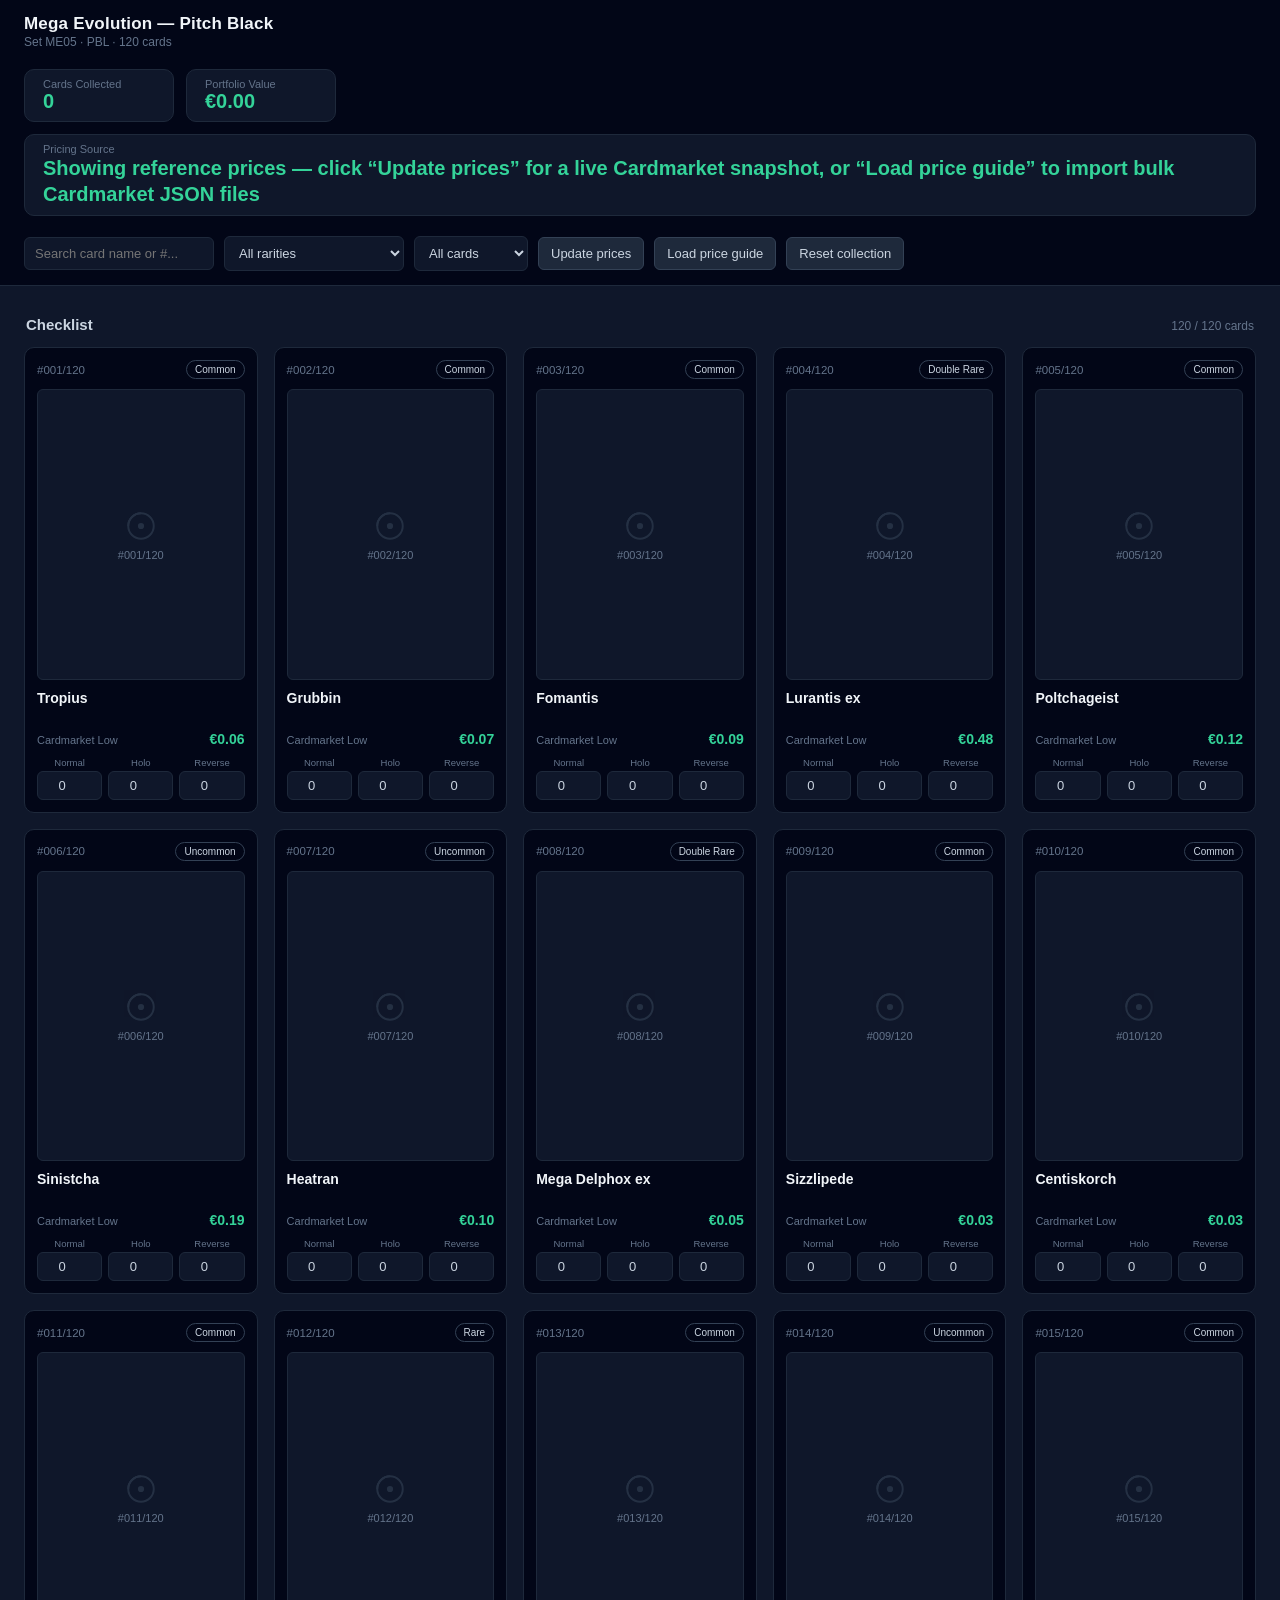
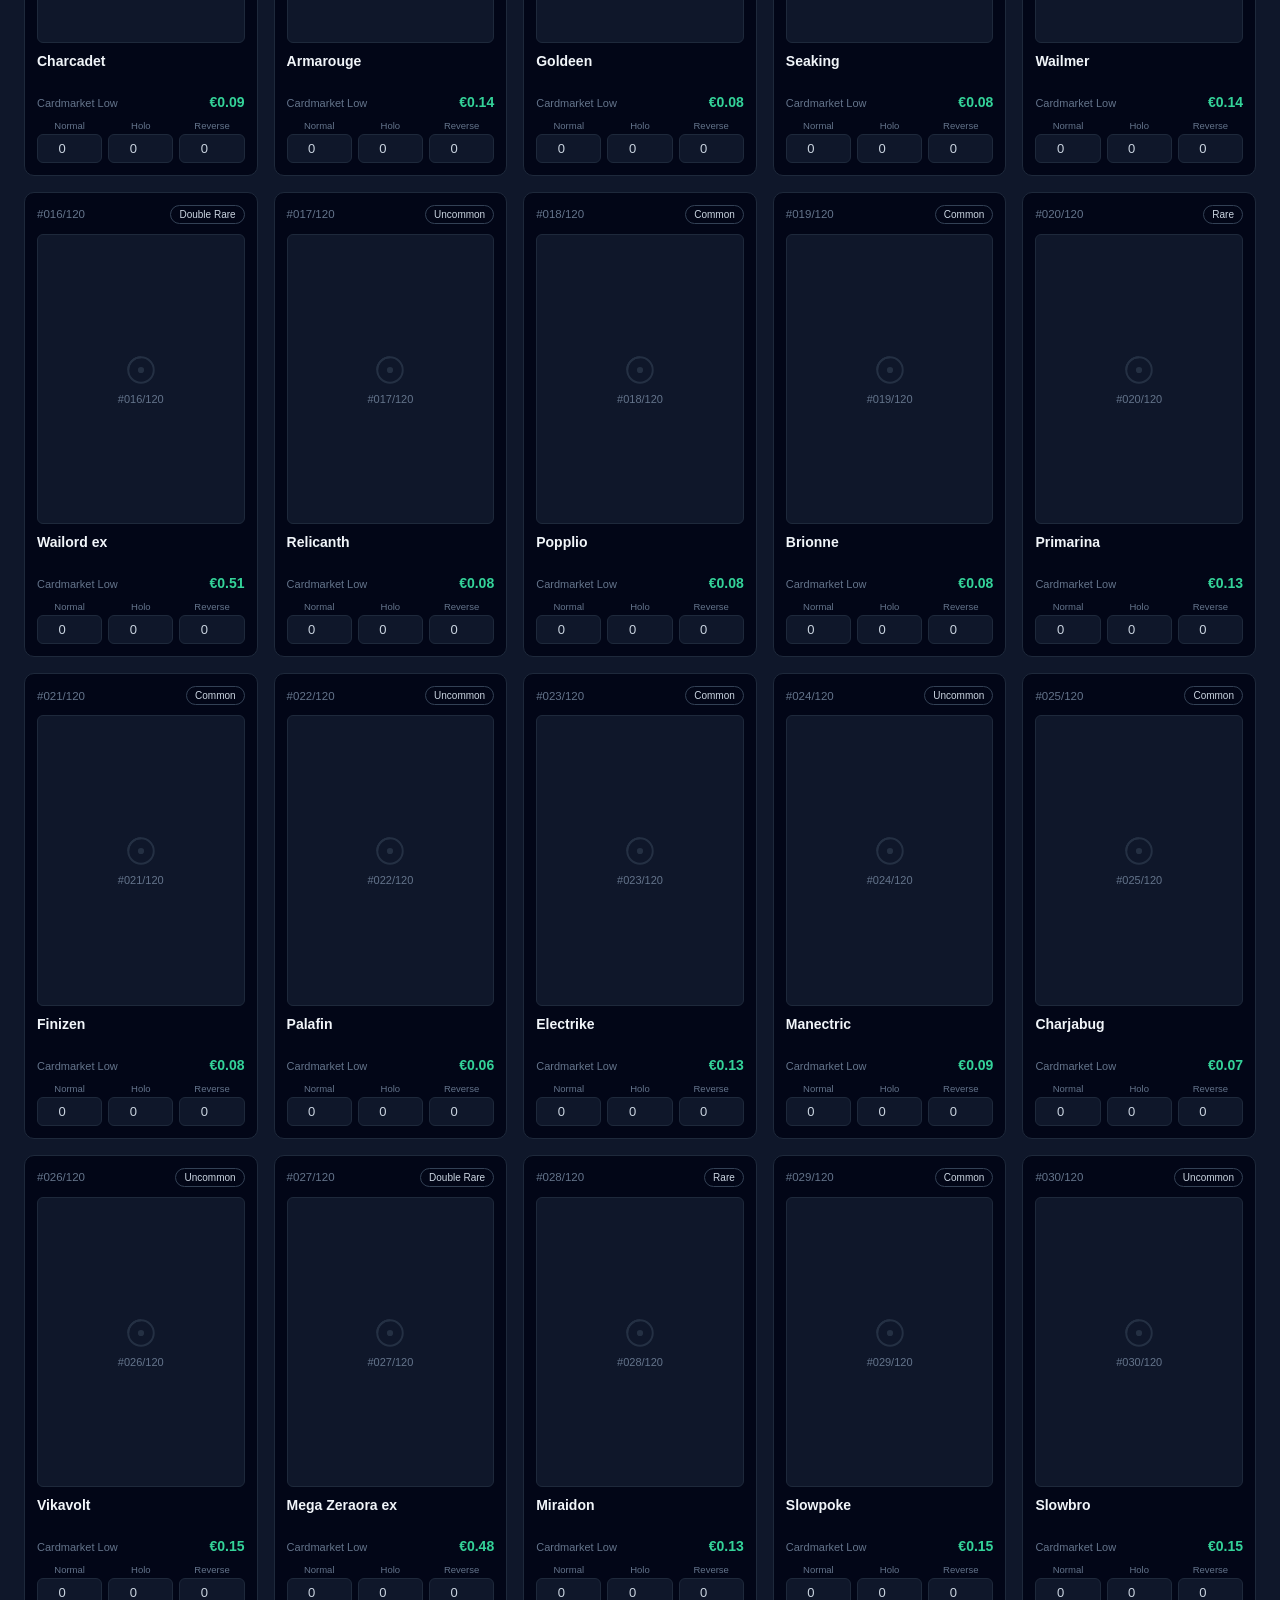
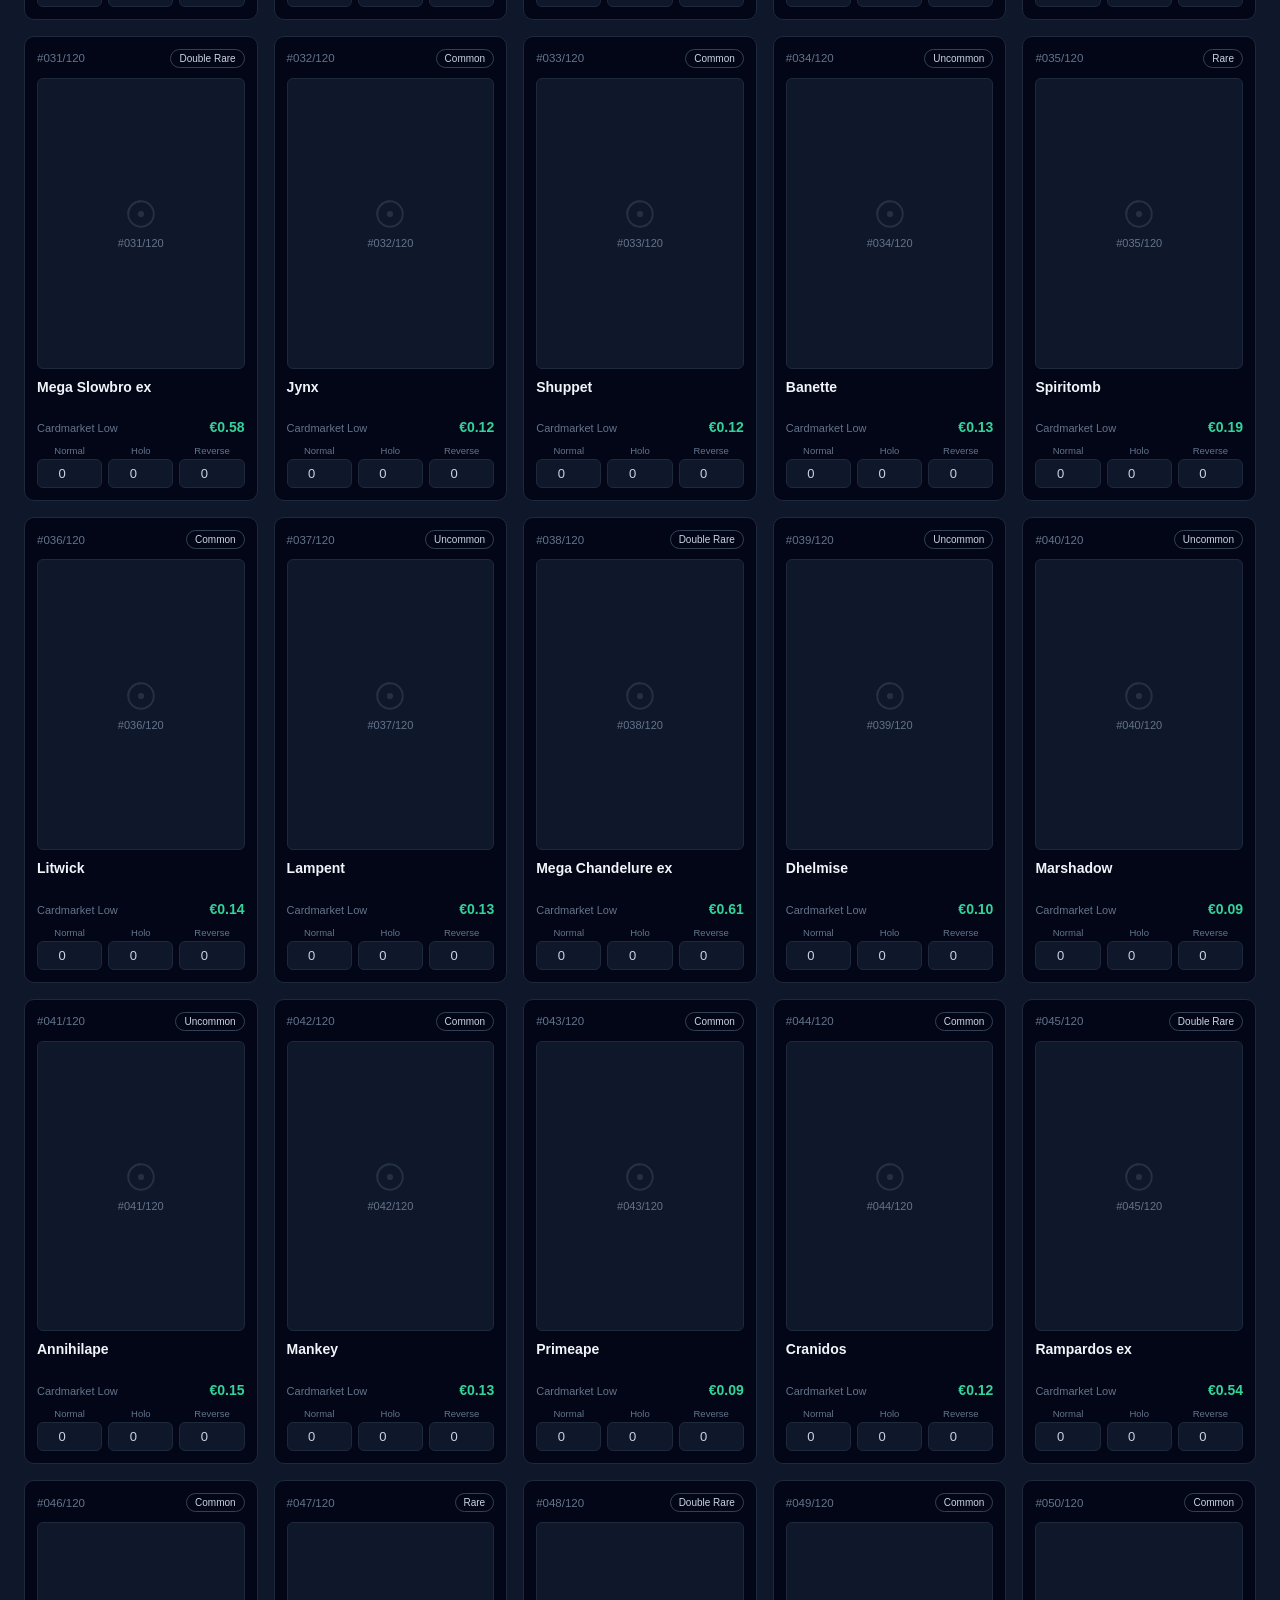
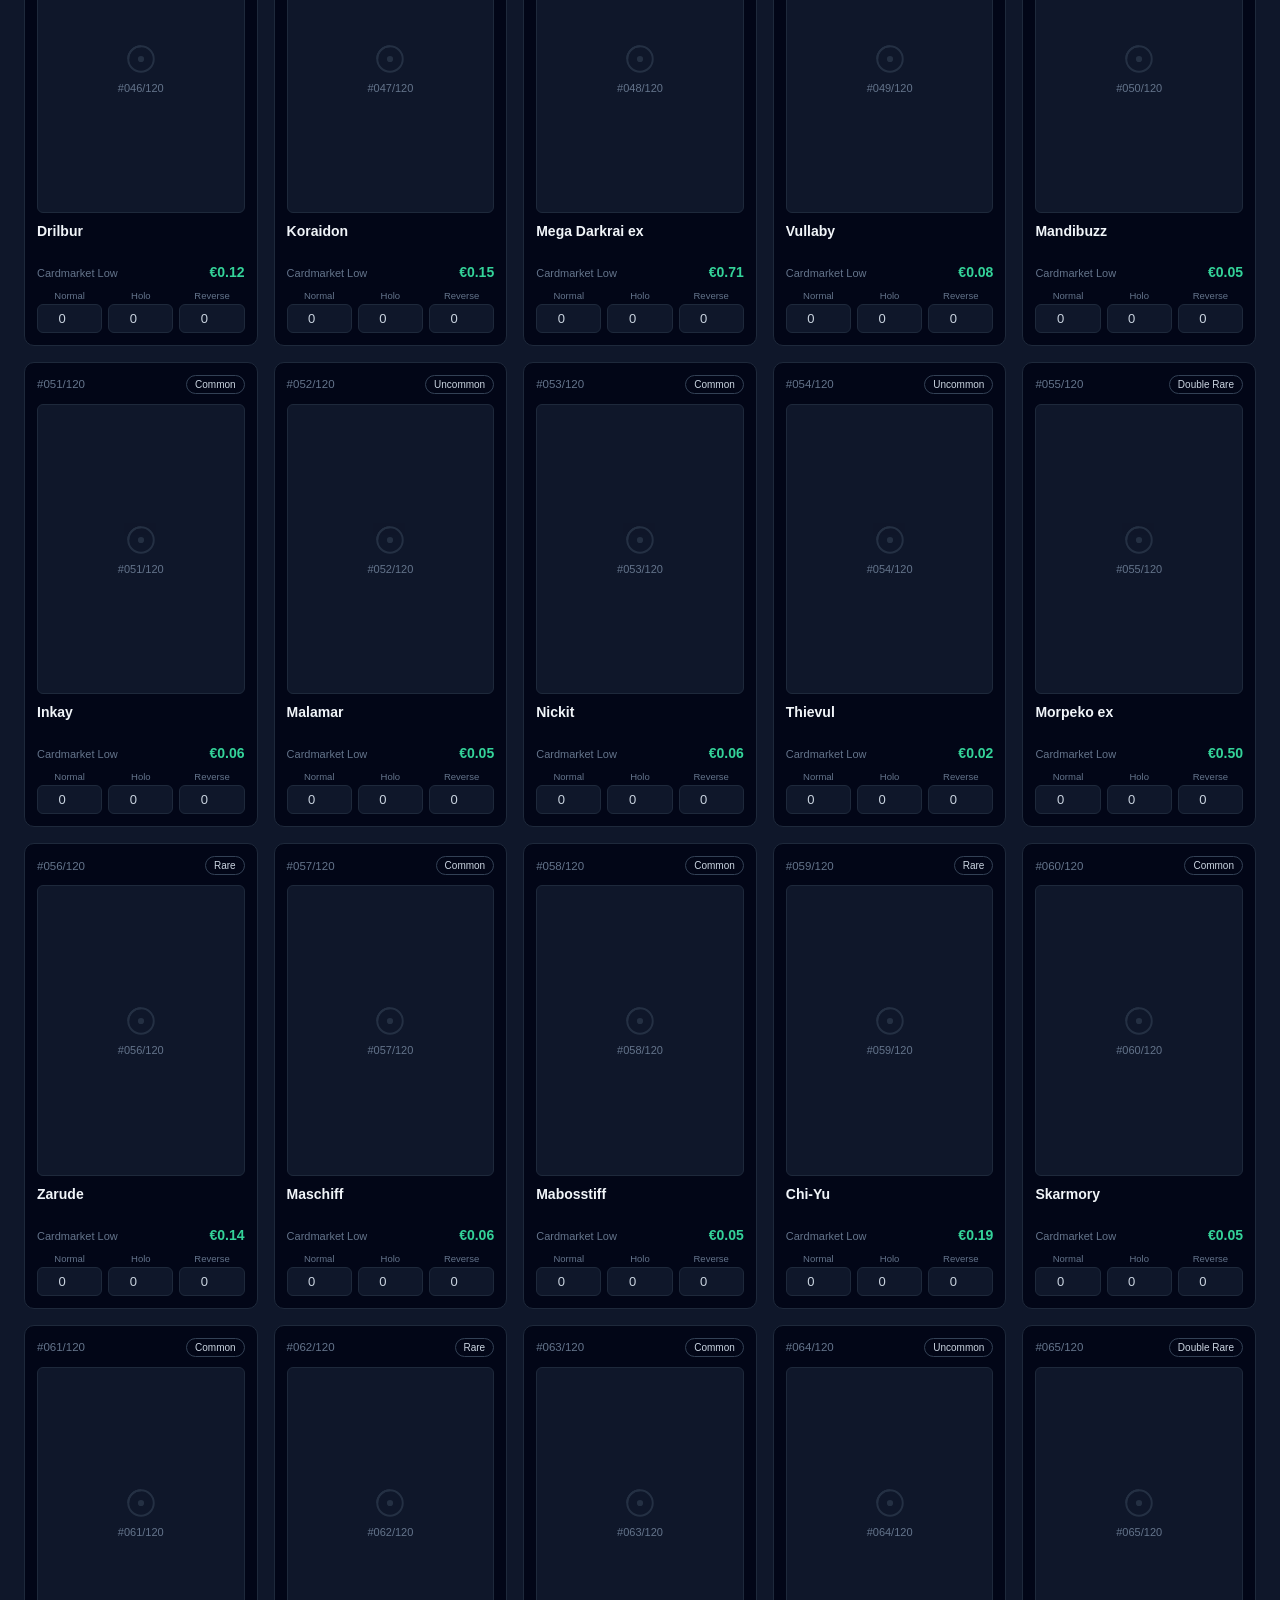
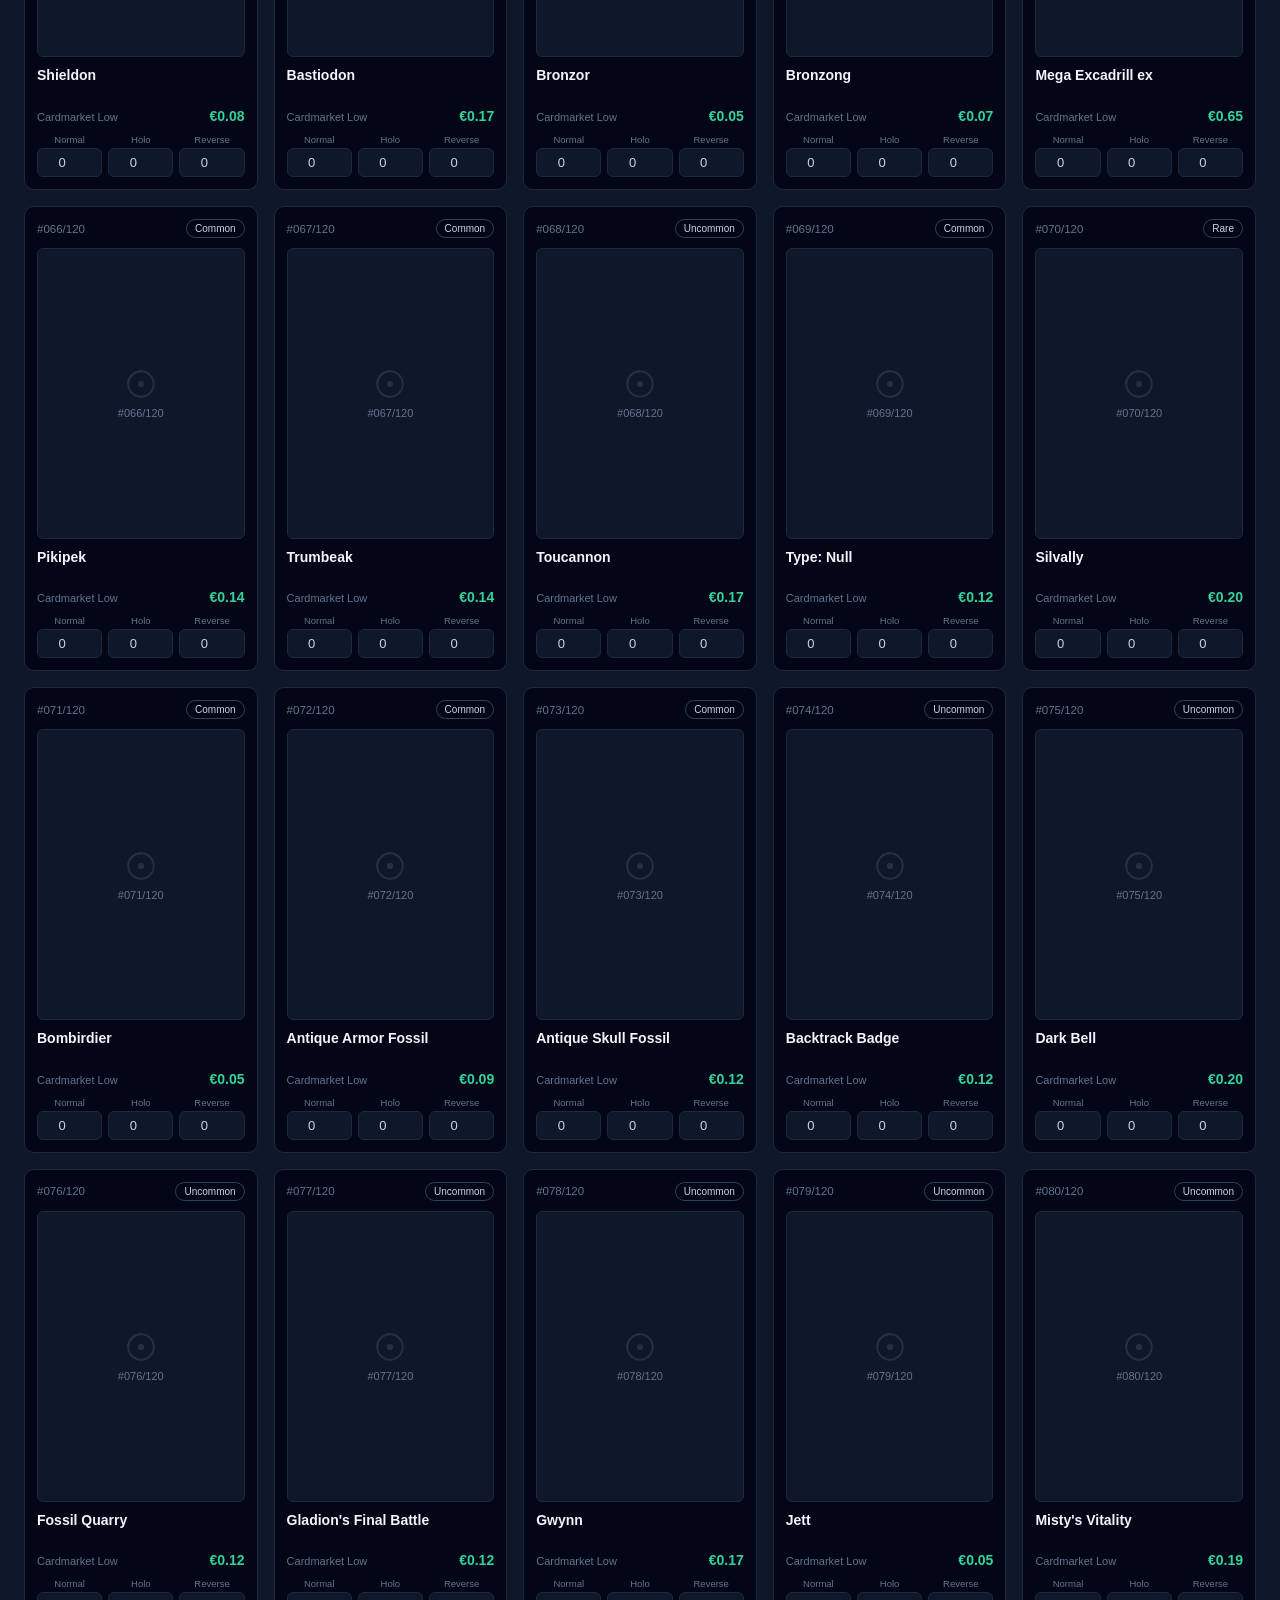
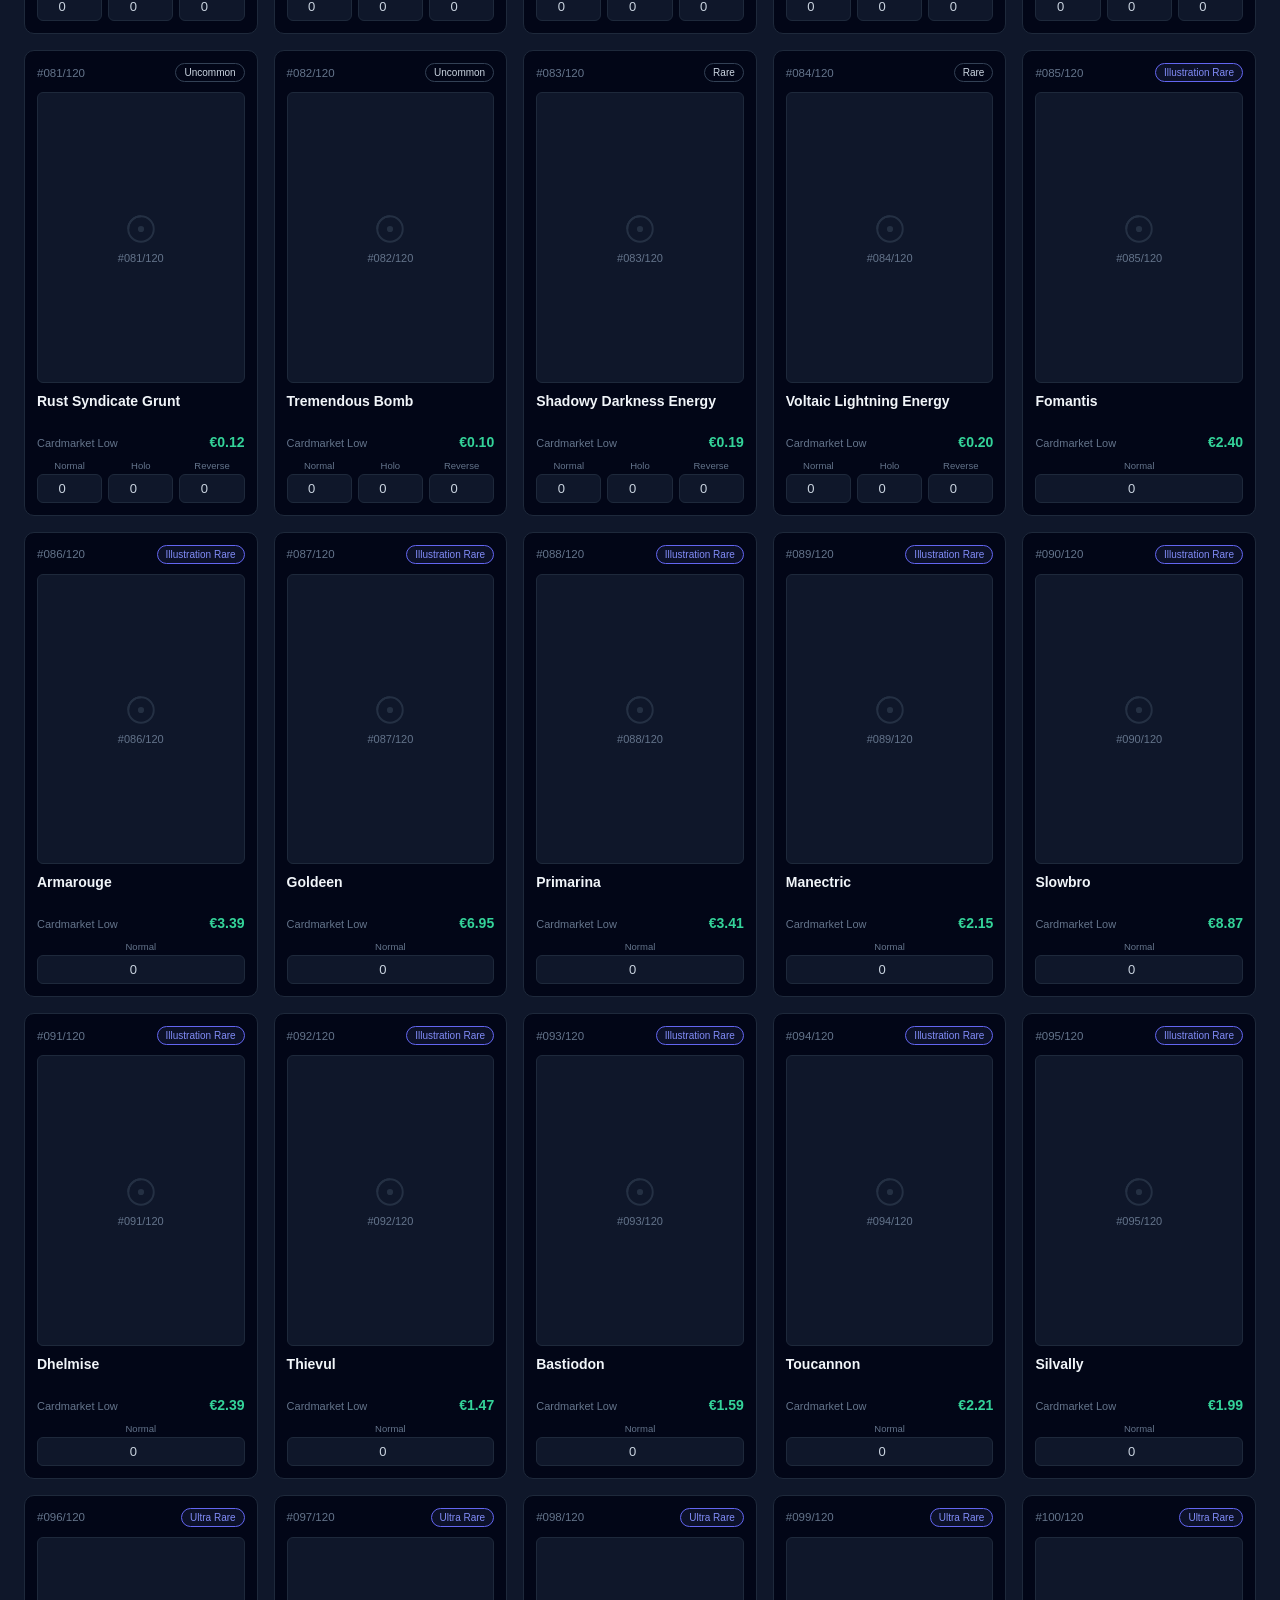
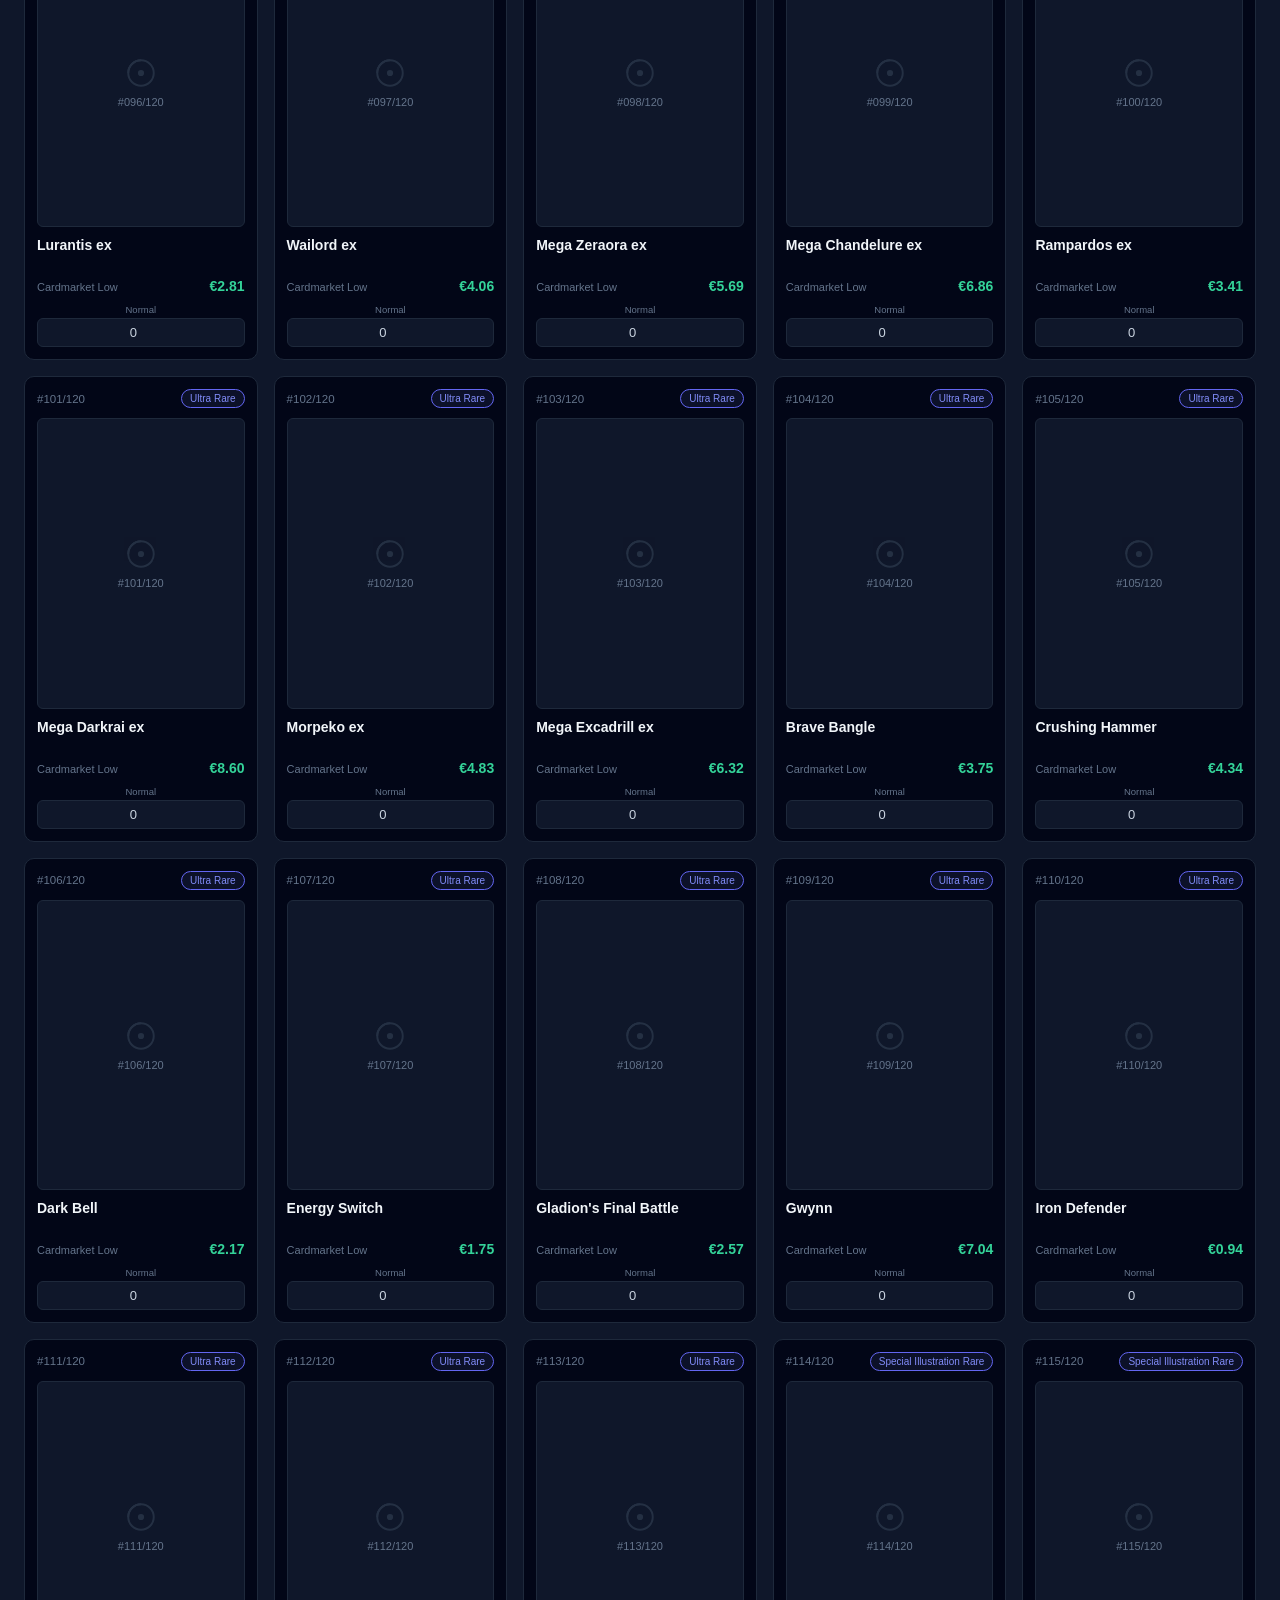
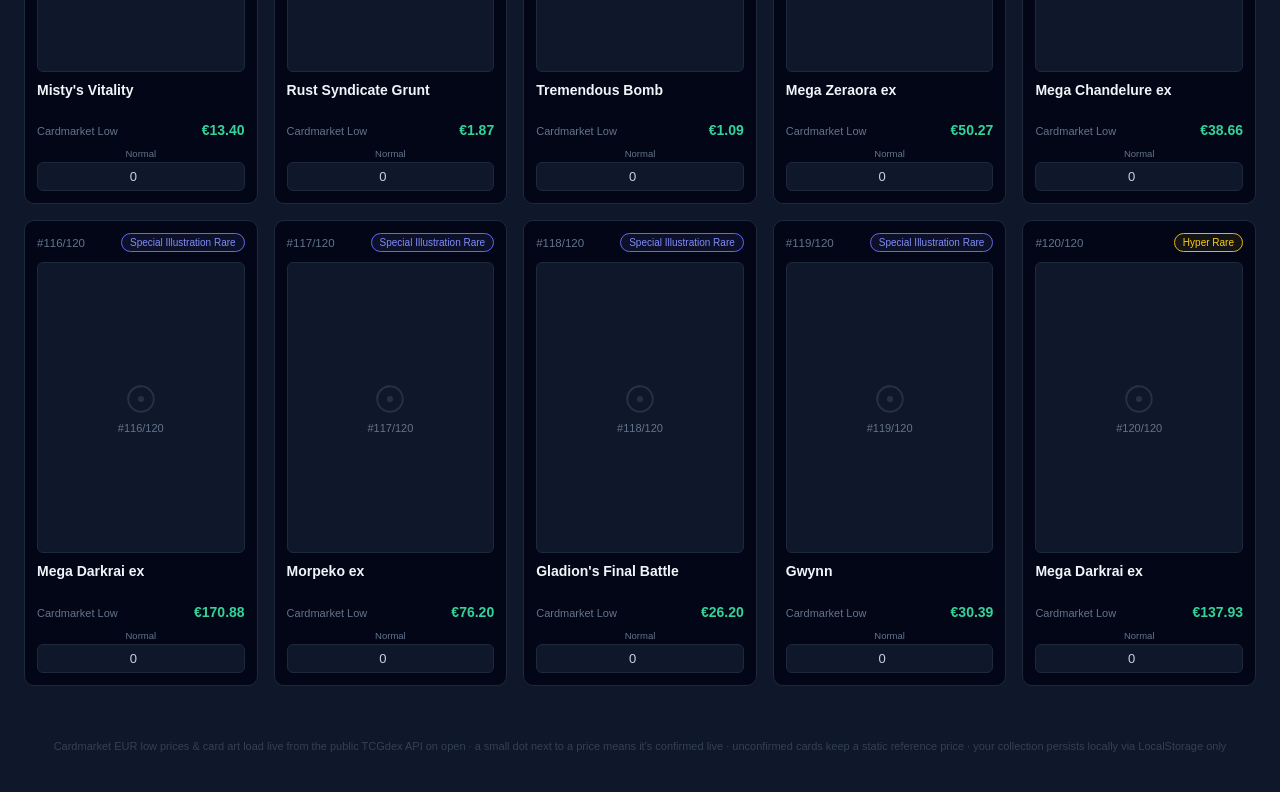
==== commit 6acbda59: "Update index.html" ====
--- a/index.html
+++ b/index.html
@@ -110,6 +110,17 @@
     vertical-align: middle;
   }
 
+  .card.guide-priced:not(.live-priced) .price-row .price-value::after{
+    content: "";
+    display: inline-block;
+    width: 6px;
+    height: 6px;
+    margin-left: 6px;
+    border-radius: 50%;
+    background: var(--indigo);
+    vertical-align: middle;
+  }
+
   .controls{
     display:flex;
     gap:10px;
@@ -367,6 +378,8 @@
       <option value="missing">Missing only</option>
     </select>
     <button id="updatePricesBtn" type="button">Update prices</button>
+    <button id="loadGuideBtn" type="button">Load price guide</button>
+    <input type="file" id="guideFileInput" accept=".json" multiple style="display:none" />
     <button id="resetBtn" type="button">Reset collection</button>
   </div>
 </header>
@@ -839,11 +852,250 @@
   }
 
   // ---------------------------------------------------------------
-  // 9. Boot
+  // 9. Bulk price guide import — lets you load Cardmarket's own bulk
+  //    "products" + "price guide" JSON exports (the same files that
+  //    power Cardmarket's site) directly from your disk, entirely in
+  //    the browser. These files cover EVERY Pokémon product ever
+  //    listed (tens of thousands of rows), so this:
+  //      1. Auto-detects which idExpansion is Pitch Black by looking
+  //         for a cluster of our known Pitch-Black-only trainer/item
+  //         names (things no other set has ever printed) sharing one
+  //         idExpansion value.
+  //      2. Joins products + prices for just that expansion.
+  //      3. Handles the tricky part: many Pitch Black cards share a
+  //         name with their own secret-rare version (e.g. "Lurantis
+  //         ex" prints at both #004 and #096). When a name has more
+  //         than one Cardmarket product, candidates are sorted by
+  //         price and matched against our slots in the same order —
+  //         so the cheap print gets the cheap slot and the chase
+  //         print gets the expensive slot, instead of collapsing to
+  //         one number for both.
+  //    No splitting of the files is required for this to run well:
+  //    parsing ~13-15MB of JSON is well under a second in a modern
+  //    browser. The result (just the ~120 numbers we need) is what
+  //    gets cached to LocalStorage, not the source files themselves.
+  // ---------------------------------------------------------------
+  var GUIDE_CACHE_KEY = "pb_bulk_guide_cache_v1";
+  var DISTINCTIVE_NAMES = [
+    "Backtrack Badge", "Fossil Quarry", "Gladion's Final Battle", "Gwynn",
+    "Misty's Vitality", "Rust Syndicate Grunt", "Tremendous Bomb", "Dark Bell",
+    "Crushing Hammer", "Brave Bangle", "Antique Armor Fossil", "Antique Skull Fossil"
+  ];
+
+  function buildExpansionGuess(products){
+    var distinctive = new Set(DISTINCTIVE_NAMES);
+    var seenPerExpansion = {};
+    for (var i = 0; i < products.length; i++){
+      var p = products[i];
+      if (distinctive.has(p.name)){
+        var key = String(p.idExpansion);
+        if (!seenPerExpansion[key]) seenPerExpansion[key] = new Set();
+        seenPerExpansion[key].add(p.name);
+      }
+    }
+    var bestExpansion = null, bestCount = 0;
+    Object.keys(seenPerExpansion).forEach(function(exp){
+      var c = seenPerExpansion[exp].size;
+      if (c > bestCount){ bestCount = c; bestExpansion = exp; }
+    });
+    return { expansion: bestExpansion, matchedDistinctiveCount: bestCount };
+  }
+
+  function joinPriceGuide(products, priceGuides){
+    var guess = buildExpansionGuess(products);
+    if (!guess.expansion || guess.matchedDistinctiveCount < 5){
+      return { success: false, reason: "Could not confidently identify Pitch Black's expansion id in this products file (matched only " + guess.matchedDistinctiveCount + "/12 distinctive names)." };
+    }
+
+    var priceByProduct = {};
+    priceGuides.forEach(function(pg){ priceByProduct[pg.idProduct] = pg; });
+
+    var byName = {};
+    products.forEach(function(p){
+      if (String(p.idExpansion) === guess.expansion){
+        var pg = priceByProduct[p.idProduct];
+        if (pg && typeof pg.low === "number"){
+          if (!byName[p.name]) byName[p.name] = [];
+          byName[p.name].push({ idProduct: p.idProduct, low: pg.low });
+        }
+      }
+    });
+
+    var slotsByName = {};
+    CARDS.forEach(function(c){
+      if (!slotsByName[c.name]) slotsByName[c.name] = [];
+      slotsByName[c.name].push(c);
+    });
+
+    var results = {}, unmatched = [], ambiguous = [];
+
+    Object.keys(slotsByName).forEach(function(name){
+      var slots = slotsByName[name];
+      var candidates = byName[name];
+      if (!candidates || candidates.length === 0){
+        slots.forEach(function(s){ unmatched.push(s.code); });
+        return;
+      }
+      if (slots.length === 1){
+        var minLow = Math.min.apply(null, candidates.map(function(c){ return c.low; }));
+        results[slots[0].code] = minLow;
+        if (candidates.length > 1) ambiguous.push(slots[0].code);
+        return;
+      }
+      var sortedSlots = slots.slice().sort(function(a, b){ return a.price - b.price; });
+      var sortedCandidates = candidates.slice().sort(function(a, b){ return a.low - b.low; });
+      if (sortedSlots.length === sortedCandidates.length){
+        sortedSlots.forEach(function(slot, idx){ results[slot.code] = sortedCandidates[idx].low; });
+      } else {
+        sortedSlots.forEach(function(slot){
+          var best = null, bestDist = Infinity;
+          sortedCandidates.forEach(function(c){
+            var dist = Math.abs(Math.log(c.low + 0.01) - Math.log(slot.price + 0.01));
+            if (dist < bestDist){ bestDist = dist; best = c; }
+          });
+          if (best) results[slot.code] = best.low;
+          ambiguous.push(slot.code);
+        });
+      }
+    });
+
+    return { success: true, expansion: guess.expansion, results: results, unmatched: unmatched, ambiguous: ambiguous };
+  }
+
+  function applyGuideResults(joinResult){
+    var now = new Date();
+    CARDS.forEach(function(card){
+      if (Object.prototype.hasOwnProperty.call(joinResult.results, card.code)){
+        card.price = joinResult.results[card.code];
+        var el = cardElements[card.code];
+        if (el){
+          var priceValueEl = el.querySelector(".price-value");
+          if (priceValueEl) priceValueEl.textContent = formatEUR(card.price);
+          el.classList.add("guide-priced");
+        }
+      }
+    });
+    recalcTelemetry();
+
+    try{
+      window.localStorage.setItem(GUIDE_CACHE_KEY, JSON.stringify({
+        timestamp: now.toISOString(),
+        results: joinResult.results
+      }));
+    }catch(e){
+      console.warn("Could not cache bulk guide results", e);
+    }
+
+    var matchedCount = Object.keys(joinResult.results).length;
+    var stamp = now.toLocaleTimeString([], { hour: "2-digit", minute: "2-digit" });
+    var msg = "Price guide snapshot at " + stamp + " \u00b7 " + matchedCount + " / " + TOTAL_CARDS + " matched";
+    if (joinResult.ambiguous.length){
+      msg += " (" + joinResult.ambiguous.length + " resolved via duplicate-name heuristic)";
+    }
+    if (joinResult.unmatched.length){
+      msg += " \u00b7 " + joinResult.unmatched.length + " unmatched: " + joinResult.unmatched.join(", ");
+    }
+    setStatus(msg);
+    if (joinResult.unmatched.length){
+      console.warn("Pitch Black cards with no bulk-guide match:", joinResult.unmatched);
+    }
+    if (joinResult.ambiguous.length){
+      console.info("Pitch Black cards resolved via duplicate-name price heuristic:", joinResult.ambiguous);
+    }
+  }
+
+  function applyCachedGuideIfPresent(){
+    try{
+      var raw = window.localStorage.getItem(GUIDE_CACHE_KEY);
+      if (!raw) return;
+      var cached = JSON.parse(raw);
+      if (!cached || !cached.results) return;
+      CARDS.forEach(function(card){
+        if (Object.prototype.hasOwnProperty.call(cached.results, card.code)){
+          card.price = cached.results[card.code];
+          var el = cardElements[card.code];
+          if (el){
+            var priceValueEl = el.querySelector(".price-value");
+            if (priceValueEl) priceValueEl.textContent = formatEUR(card.price);
+            el.classList.add("guide-priced");
+          }
+        }
+      });
+      recalcTelemetry();
+      var stamp = new Date(cached.timestamp).toLocaleString([], { hour: "2-digit", minute: "2-digit", month: "short", day: "numeric" });
+      setStatus("Price guide snapshot cached from " + stamp);
+    }catch(e){
+      console.warn("Could not restore cached bulk guide", e);
+    }
+  }
+
+  var loadGuideBtn = document.getElementById("loadGuideBtn");
+  var guideFileInput = document.getElementById("guideFileInput");
+
+  function readFileAsText(file){
+    return new Promise(function(resolve, reject){
+      var reader = new FileReader();
+      reader.onload = function(){ resolve(reader.result); };
+      reader.onerror = function(){ reject(reader.error); };
+      reader.readAsText(file);
+    });
+  }
+
+  if (loadGuideBtn && guideFileInput){
+    loadGuideBtn.addEventListener("click", function(){
+      guideFileInput.click();
+    });
+
+    guideFileInput.addEventListener("change", function(){
+      var files = Array.prototype.slice.call(guideFileInput.files || []);
+      if (files.length === 0) return;
+
+      loadGuideBtn.disabled = true;
+      loadGuideBtn.textContent = "Loading\u2026";
+      setStatus("Reading price guide files\u2026");
+
+      Promise.all(files.map(readFileAsText))
+        .then(function(texts){
+          var products = null, priceGuides = null;
+          texts.forEach(function(text){
+            var parsed;
+            try{ parsed = JSON.parse(text); }
+            catch(e){ throw new Error("One of the selected files is not valid JSON."); }
+            if (parsed && Array.isArray(parsed.products)){
+              products = parsed.products;
+            } else if (parsed && Array.isArray(parsed.priceGuides)){
+              priceGuides = parsed.priceGuides;
+            }
+          });
+          if (!products || !priceGuides){
+            throw new Error("Select both the products file and the price guide file together.");
+          }
+          var joinResult = joinPriceGuide(products, priceGuides);
+          if (!joinResult.success){
+            throw new Error(joinResult.reason);
+          }
+          applyGuideResults(joinResult);
+        })
+        .catch(function(err){
+          setStatus("Could not load price guide: " + err.message);
+        })
+        .finally(function(){
+          loadGuideBtn.disabled = false;
+          loadGuideBtn.textContent = "Load price guide";
+          guideFileInput.value = "";
+        });
+    });
+  }
+
+  // ---------------------------------------------------------------
+  // 10. Boot
   // ---------------------------------------------------------------
   renderGrid();
   recalcTelemetry();
-  setStatus("Showing reference prices \u2014 click \u201cUpdate prices\u201d for a Cardmarket snapshot");
+  applyCachedGuideIfPresent();
+  if (!window.localStorage.getItem(GUIDE_CACHE_KEY)){
+    setStatus("Showing reference prices \u2014 click \u201cUpdate prices\u201d for a live Cardmarket snapshot, or \u201cLoad price guide\u201d to import bulk Cardmarket JSON files");
+  }
 
 })();
 </script>
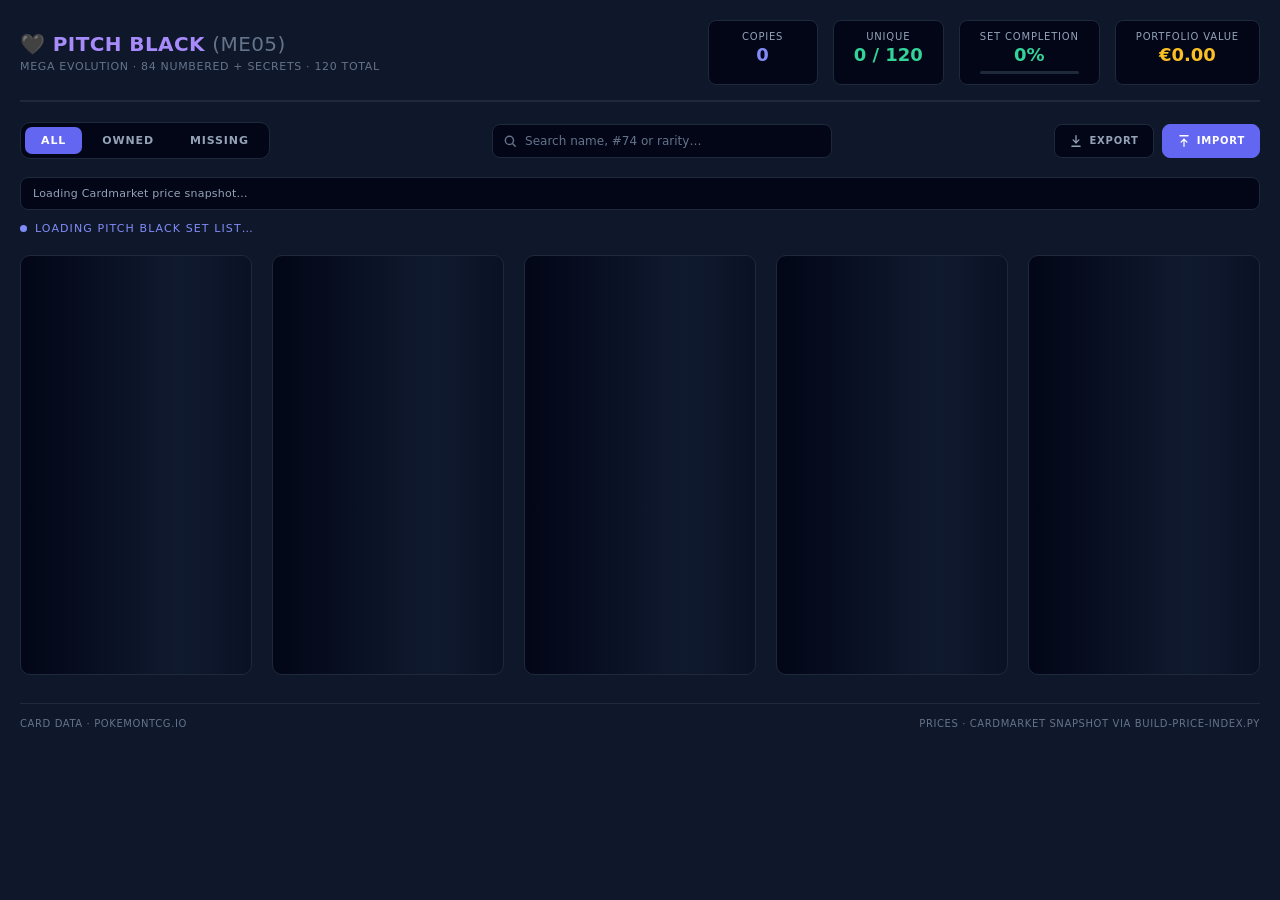
==== commit 843b9eff: "Rename tcg.html to index.html" ====
--- a/index.html
+++ b/index.html
@@ -1,1103 +1,108 @@
 <!DOCTYPE html>
 <html lang="en">
 <head>
-<meta charset="UTF-8">
-<meta name="viewport" content="width=device-width, initial-scale=1.0">
-<title>Pitch Black · ME05 Collection Tracker</title>
-<style>
-  :root{
-    --slate-950:#020617;
-    --slate-900:#0f172a;
-    --slate-800:#1e293b;
-    --slate-700:#334155;
-    --slate-500:#64748b;
-    --slate-400:#94a3b8;
-    --slate-300:#cbd5e1;
-    --emerald:#34d399;
-    --emerald-dim:#10b98180;
-    --indigo:#818cf8;
-    --indigo-strong:#6366f1;
-    --danger:#f87171;
-    --radius-sm:6px;
-    --radius-md:10px;
-  }
-
-  *{ box-sizing: border-box; }
-
-  html,body{
-    margin:0;
-    padding:0;
-    background:var(--slate-900);
-    color:var(--slate-300);
-    font-family: -apple-system, BlinkMacSystemFont, "Segoe UI", Inter, Roboto, sans-serif;
-  }
-
-  /* ---------- NAVBAR ---------- */
-  header.navbar{
-    position: sticky;
-    top:0;
-    z-index: 50;
-    background: var(--slate-950);
-    border-bottom: 1px solid var(--slate-800);
-    padding: 14px 24px;
-    display:flex;
-    align-items:center;
-    justify-content: space-between;
-    gap: 20px;
-    flex-wrap: wrap;
-  }
-
-  .brand{
-    display:flex;
-    flex-direction: column;
-    line-height:1.15;
-  }
-  .brand .set-name{
-    font-size: 17px;
-    font-weight: 700;
-    color: #f1f5f9;
-    letter-spacing: 0.2px;
-  }
-  .brand .set-code{
-    font-size: 12px;
-    color: var(--slate-500);
-    margin-top: 2px;
-  }
-
-  .telemetry{
-    display:flex;
-    gap: 12px;
-    flex-wrap: wrap;
-  }
-
-  .telem-block{
-    background: var(--slate-900);
-    border: 1px solid var(--slate-800);
-    border-radius: var(--radius-md);
-    padding: 8px 18px;
-    min-width: 150px;
-  }
-  .telem-block .telem-label{
-    font-size: 11px;
-    color: var(--slate-500);
-  }
-  .telem-block .telem-value{
-    font-size: 20px;
-    font-weight: 700;
-    color: var(--emerald);
-    font-variant-numeric: tabular-nums;
-  }
-
-  .live-status-block{
-    min-width: 220px;
-  }
-  .live-status-value{
-    font-size: 12.5px;
-    font-weight: 600;
-    color: var(--indigo);
-    font-variant-numeric: normal;
-    line-height: 1.3;
-  }
-
-  .card.live-priced .price-row .price-value::after{
-    content: "";
-    display: inline-block;
-    width: 6px;
-    height: 6px;
-    margin-left: 6px;
-    border-radius: 50%;
-    background: var(--emerald);
-    vertical-align: middle;
-  }
-
-  .card.guide-priced:not(.live-priced) .price-row .price-value::after{
-    content: "";
-    display: inline-block;
-    width: 6px;
-    height: 6px;
-    margin-left: 6px;
-    border-radius: 50%;
-    background: var(--indigo);
-    vertical-align: middle;
-  }
-
-  .controls{
-    display:flex;
-    gap:10px;
-    align-items:center;
-    flex-wrap: wrap;
-  }
-  .controls input[type="text"]{
-    background: var(--slate-900);
-    border:1px solid var(--slate-800);
-    color: var(--slate-300);
-    border-radius: var(--radius-sm);
-    padding: 8px 10px;
-    font-size: 13px;
-    width: 190px;
-  }
-  .controls select{
-    background: var(--slate-900);
-    border:1px solid var(--slate-800);
-    color: var(--slate-300);
-    border-radius: var(--radius-sm);
-    padding: 8px 10px;
-    font-size: 13px;
-  }
-  .controls button{
-    background: var(--slate-800);
-    border:1px solid var(--slate-700);
-    color: var(--slate-300);
-    border-radius: var(--radius-sm);
-    padding: 8px 12px;
-    font-size: 13px;
-    cursor:pointer;
-  }
-  .controls button:hover{ border-color: var(--indigo); color:#fff; }
-  .controls button:focus-visible,
-  .controls input:focus-visible,
-  .controls select:focus-visible{
-    outline: 2px solid var(--indigo);
-    outline-offset: 2px;
-  }
-
-  /* ---------- LAYOUT ---------- */
-  main{
-    padding: 24px;
-    max-width: 1600px;
-    margin: 0 auto;
-  }
-
-  .section-heading{
-    display:flex;
-    align-items:baseline;
-    justify-content: space-between;
-    margin: 6px 2px 14px 2px;
-  }
-  .section-heading h2{
-    font-size: 15px;
-    font-weight: 600;
-    color: var(--slate-300);
-    margin: 0;
-  }
-  .section-heading .count{
-    font-size: 12px;
-    color: var(--slate-500);
-  }
-
-  .grid{
-    display: grid;
-    grid-template-columns: repeat(auto-fill, minmax(220px, 1fr));
-    gap: 16px;
-  }
-
-  /* ---------- CARD ---------- */
-  .card{
-    background: var(--slate-950);
-    border: 1px solid var(--slate-800);
-    border-radius: var(--radius-md);
-    padding: 12px;
-    display:flex;
-    flex-direction: column;
-    gap: 10px;
-    min-width: 0;
-  }
-
-  .card-top{
-    display:flex;
-    justify-content: space-between;
-    align-items:center;
-    font-size: 11.5px;
-    color: var(--slate-500);
-    font-variant-numeric: tabular-nums;
-  }
-
-  .rarity-badge{
-    font-size: 10px;
-    padding: 3px 8px;
-    border-radius: 999px;
-    border: 1px solid var(--slate-700);
-    color: var(--slate-300);
-    white-space: nowrap;
-  }
-  .rarity-badge[data-tier="chase"]{
-    border-color: var(--indigo-strong);
-    color: var(--indigo);
-    background: rgba(129,140,248,0.08);
-  }
-  .rarity-badge[data-tier="gold"]{
-    border-color: #eab308;
-    color: #facc15;
-    background: rgba(234,179,8,0.08);
-  }
-
-  .art-frame{
-    position: relative;
-    width: 100%;
-    aspect-ratio: 5 / 7;
-    background: var(--slate-900);
-    border: 1px solid var(--slate-800);
-    border-radius: var(--radius-sm);
-    overflow: hidden;
-    display:flex;
-    align-items:center;
-    justify-content:center;
-  }
-  .art-frame img{
-    width:100%;
-    height:100%;
-    object-fit: cover;
-    display:block;
-  }
-  .art-placeholder{
-    display:flex;
-    flex-direction: column;
-    align-items:center;
-    justify-content:center;
-    gap:6px;
-    width:100%;
-    height:100%;
-    color: var(--slate-700);
-  }
-  .art-placeholder svg{ width:34px; height:34px; opacity:0.6; }
-  .art-placeholder span{
-    font-size: 11px;
-    color: var(--slate-500);
-    font-variant-numeric: tabular-nums;
-  }
-
-  .card-name{
-    font-size: 14px;
-    font-weight: 600;
-    color: #f1f5f9;
-    line-height: 1.25;
-    min-height: 2.2em;
-  }
-
-  .price-row{
-    display:flex;
-    justify-content: space-between;
-    align-items: baseline;
-    font-size: 11px;
-    color: var(--slate-500);
-  }
-  .price-row .price-value{
-    font-size: 14px;
-    font-weight: 700;
-    color: var(--emerald);
-    font-variant-numeric: tabular-nums;
-  }
-
-  .variant-grid{
-    display:grid;
-    grid-template-columns: repeat(var(--variant-cols, 3), 1fr);
-    gap: 6px;
-  }
-  .variant-track{
-    display:flex;
-    flex-direction: column;
-    gap: 3px;
-  }
-  .variant-track label{
-    font-size: 9.5px;
-    color: var(--slate-500);
-    text-align:center;
-  }
-  .variant-track input{
-    width:100%;
-    background: var(--slate-900);
-    border: 1px solid var(--slate-800);
-    color: var(--slate-300);
-    border-radius: var(--radius-sm);
-    padding: 6px 4px;
-    text-align:center;
-    font-size: 13px;
-    font-variant-numeric: tabular-nums;
-  }
-  .variant-track input:focus-visible{
-    outline: 2px solid var(--indigo);
-    outline-offset: 1px;
-  }
-  .variant-track.owned input{
-    border-color: var(--emerald-dim);
-  }
-
-  .card.fully-owned{
-    border-color: var(--emerald-dim);
-  }
-
-  footer.app-footer{
-    text-align:center;
-    color: var(--slate-700);
-    font-size: 11px;
-    padding: 30px 0 40px 0;
-  }
-
-  @media (max-width: 640px){
-    header.navbar{ padding: 12px 14px; }
-    .telem-block{ min-width: 130px; padding: 8px 12px; }
-    main{ padding: 14px; }
-  }
-
-  @media (prefers-reduced-motion: reduce){
-    *{ transition: none !important; }
-  }
-</style>
+  <meta charset="UTF-8">
+  <meta name="viewport" content="width=device-width, initial-scale=1.0">
+  <title>Pitch Black — Portfolio Tracker</title>
+  <link rel="stylesheet" href="styles.css">
 </head>
 <body>
 
-<header class="navbar">
-  <div class="brand">
-    <div class="set-name">Mega Evolution — Pitch Black</div>
-    <div class="set-code">Set ME05 · PBL · 120 cards</div>
+  <header class="top-bar">
+    <div class="brand">
+      <h1>🖤 PITCH BLACK <span class="brand-code">(ME05)</span></h1>
+      <p class="brand-sub">Mega Evolution · 84 numbered + secrets · 120 total</p>
+    </div>
+
+    <div class="metrics">
+      <div class="box">
+        <div class="box-label">Copies</div>
+        <div class="box-value box-value--indigo" id="metricCopies">0</div>
+      </div>
+      <div class="box">
+        <div class="box-label">Unique</div>
+        <div class="box-value box-value--green" id="metricUnique">0 / 120</div>
+      </div>
+      <div class="box">
+        <div class="box-label">Set Completion</div>
+        <div class="box-value box-value--green" id="metricCompletion">0%</div>
+        <div class="completion-track"><div class="completion-fill" id="completionBar"></div></div>
+      </div>
+      <div class="box">
+        <div class="box-label">Portfolio Value</div>
+        <div class="box-value box-value--amber" id="metricValue">€0.00</div>
+      </div>
+    </div>
+  </header>
+
+  <section class="controls">
+    <div class="tab-group" role="tablist" aria-label="Collection filter">
+      <button type="button" role="tab" id="tab-all" class="tab-btn tab-btn--active" aria-selected="true">ALL</button>
+      <button type="button" role="tab" id="tab-owned" class="tab-btn" aria-selected="false">OWNED</button>
+      <button type="button" role="tab" id="tab-missing" class="tab-btn" aria-selected="false">MISSING</button>
+    </div>
+
+    <div class="search-wrap">
+      <svg class="search-icon" viewBox="0 0 24 24" fill="none" stroke="currentColor" stroke-width="2.5" stroke-linecap="round" aria-hidden="true">
+        <circle cx="11" cy="11" r="7"></circle>
+        <line x1="21" y1="21" x2="16.65" y2="16.65"></line>
+      </svg>
+      <input type="text" id="liveSearchInput" class="search-input"
+             placeholder="Search name, #74 or rarity…" aria-label="Search cards">
+    </div>
+
+    <div class="io-buttons">
+      <button type="button" id="exportButton" class="btn-ghost">
+        <svg viewBox="0 0 24 24" fill="none" stroke="currentColor" stroke-width="2.2" stroke-linecap="round" stroke-linejoin="round" aria-hidden="true">
+          <path d="M12 3v12"></path><path d="M7 10l5 5 5-5"></path><path d="M5 21h14"></path>
+        </svg>
+        EXPORT
+      </button>
+      <label class="btn-primary">
+        <svg viewBox="0 0 24 24" fill="none" stroke="currentColor" stroke-width="2.2" stroke-linecap="round" stroke-linejoin="round" aria-hidden="true">
+          <path d="M12 21V9"></path><path d="M7 14l5-5 5 5"></path><path d="M5 3h14"></path>
+        </svg>
+        IMPORT
+        <input type="file" id="importInput" class="hidden" accept=".json">
+      </label>
+    </div>
+  </section>
+
+  <!-- Shown when the TCG API is down and the grid is served from the local cache -->
+  <p id="setStatusLine" class="status-line hidden"></p>
+
+  <!-- Shown once the Cardmarket price snapshot has loaded (or failed to) -->
+  <p id="priceStatusLine" class="status-line hidden"></p>
+
+  <!-- Skeleton loading state: mirrors the eventual card grid shape -->
+  <div id="loadingWorkspace" class="grid">
+    <div class="load-note"><span class="pulse-dot"></span>LOADING PITCH BLACK SET LIST…</div>
+    <div class="skeleton"></div>
+    <div class="skeleton" style="animation-delay:0.1s"></div>
+    <div class="skeleton" style="animation-delay:0.2s"></div>
+    <div class="skeleton" style="animation-delay:0.3s"></div>
+    <div class="skeleton" style="animation-delay:0.4s"></div>
   </div>
 
-  <div class="telemetry">
-    <div class="telem-block">
-      <div class="telem-label">Cards Collected</div>
-      <div class="telem-value" id="telemCount">0</div>
-    </div>
-    <div class="telem-block">
-      <div class="telem-label">Portfolio Value</div>
-      <div class="telem-value" id="telemValue">€0.00</div>
-    </div>
-    <div class="telem-block live-status-block">
-      <div class="telem-label">Pricing Source</div>
-      <div class="telem-value live-status-value" id="liveStatus">Loading reference prices…</div>
-    </div>
+  <!-- Empty state -->
+  <div id="emptyFallbackView" class="empty-state hidden">
+    <svg viewBox="0 0 24 24" fill="none" stroke="currentColor" stroke-width="1.6" aria-hidden="true">
+      <circle cx="12" cy="12" r="9"></circle>
+      <line x1="3" y1="12" x2="21" y2="12"></line>
+      <circle cx="12" cy="12" r="2.4" fill="currentColor" stroke="none"></circle>
+    </svg>
+    <h3>NO MATCHES FOUND</h3>
+    <p>Adjust your active filter or search query to bring results back into range.</p>
   </div>
 
-  <div class="controls">
-    <input type="text" id="searchBox" placeholder="Search card name or #..." />
-    <select id="rarityFilter">
-      <option value="all">All rarities</option>
-    </select>
-    <select id="ownedFilter">
-      <option value="all">All cards</option>
-      <option value="owned">Owned only</option>
-      <option value="missing">Missing only</option>
-    </select>
-    <button id="updatePricesBtn" type="button">Update prices</button>
-    <button id="loadGuideBtn" type="button">Load price guide</button>
-    <input type="file" id="guideFileInput" accept=".json" multiple style="display:none" />
-    <button id="resetBtn" type="button">Reset collection</button>
-  </div>
-</header>
+  <!-- Card grid -->
+  <main id="cardGridContainer" class="grid"></main>
 
-<main>
-  <div class="section-heading">
-    <h2>Checklist</h2>
-    <div class="count" id="visibleCount">120 cards</div>
-  </div>
-  <div class="grid" id="cardGrid"></div>
-</main>
+  <footer class="page-footer">
+    <span>Card data · pokemontcg.io</span>
+    <span>Prices · Cardmarket snapshot via build-price-index.py</span>
+  </footer>
 
-<footer class="app-footer">
-  Cardmarket EUR low prices &amp; card art load live from the public TCGdex API on open · a small dot next to a price means it's confirmed live · unconfirmed cards keep a static reference price · your collection persists locally via LocalStorage only
-</footer>
-
-<script>
-(function(){
-  "use strict";
-
-  var STORAGE_KEY = "pb_final_master_v20";
-  var TOTAL_CARDS = 120;
-
-  // TCGdex set/card id for the live API — confirmed against the official
-  // English checklist (release: 17 Jul 2026).
-  var TCGDEX_SET_ID = "me05";
-
-  // ---------------------------------------------------------------
-  // 1. Official checklist — names & rarities cross-checked against the
-  //    published English card list (Bill's Archive / PokéCottage).
-  //    "eur" is a static reference floor (converted from UK market data
-  //    at time of writing) used ONLY until the live Cardmarket price
-  //    loads from TCGdex below — see fetchLivePricing().
-  // ---------------------------------------------------------------
-  var CHECKLIST = {"1": {"name": "Tropius", "rarity": "Common", "eur": 0.06}, "2": {"name": "Grubbin", "rarity": "Common", "eur": 0.07}, "3": {"name": "Fomantis", "rarity": "Common", "eur": 0.09}, "4": {"name": "Lurantis ex", "rarity": "Double Rare", "eur": 0.48}, "5": {"name": "Poltchageist", "rarity": "Common", "eur": 0.12}, "6": {"name": "Sinistcha", "rarity": "Uncommon", "eur": 0.19}, "7": {"name": "Heatran", "rarity": "Uncommon", "eur": 0.1}, "8": {"name": "Mega Delphox ex", "rarity": "Double Rare", "eur": 0.05}, "9": {"name": "Sizzlipede", "rarity": "Common", "eur": 0.03}, "10": {"name": "Centiskorch", "rarity": "Common", "eur": 0.03}, "11": {"name": "Charcadet", "rarity": "Common", "eur": 0.09}, "12": {"name": "Armarouge", "rarity": "Rare", "eur": 0.14}, "13": {"name": "Goldeen", "rarity": "Common", "eur": 0.08}, "14": {"name": "Seaking", "rarity": "Uncommon", "eur": 0.08}, "15": {"name": "Wailmer", "rarity": "Common", "eur": 0.14}, "16": {"name": "Wailord ex", "rarity": "Double Rare", "eur": 0.51}, "17": {"name": "Relicanth", "rarity": "Uncommon", "eur": 0.08}, "18": {"name": "Popplio", "rarity": "Common", "eur": 0.08}, "19": {"name": "Brionne", "rarity": "Common", "eur": 0.08}, "20": {"name": "Primarina", "rarity": "Rare", "eur": 0.13}, "21": {"name": "Finizen", "rarity": "Common", "eur": 0.08}, "22": {"name": "Palafin", "rarity": "Uncommon", "eur": 0.06}, "23": {"name": "Electrike", "rarity": "Common", "eur": 0.13}, "24": {"name": "Manectric", "rarity": "Uncommon", "eur": 0.09}, "25": {"name": "Charjabug", "rarity": "Common", "eur": 0.07}, "26": {"name": "Vikavolt", "rarity": "Uncommon", "eur": 0.15}, "27": {"name": "Mega Zeraora ex", "rarity": "Double Rare", "eur": 0.48}, "28": {"name": "Miraidon", "rarity": "Rare", "eur": 0.13}, "29": {"name": "Slowpoke", "rarity": "Common", "eur": 0.15}, "30": {"name": "Slowbro", "rarity": "Uncommon", "eur": 0.15}, "31": {"name": "Mega Slowbro ex", "rarity": "Double Rare", "eur": 0.58}, "32": {"name": "Jynx", "rarity": "Common", "eur": 0.12}, "33": {"name": "Shuppet", "rarity": "Common", "eur": 0.12}, "34": {"name": "Banette", "rarity": "Uncommon", "eur": 0.13}, "35": {"name": "Spiritomb", "rarity": "Rare", "eur": 0.19}, "36": {"name": "Litwick", "rarity": "Common", "eur": 0.14}, "37": {"name": "Lampent", "rarity": "Uncommon", "eur": 0.13}, "38": {"name": "Mega Chandelure ex", "rarity": "Double Rare", "eur": 0.61}, "39": {"name": "Dhelmise", "rarity": "Uncommon", "eur": 0.1}, "40": {"name": "Marshadow", "rarity": "Uncommon", "eur": 0.09}, "41": {"name": "Annihilape", "rarity": "Uncommon", "eur": 0.15}, "42": {"name": "Mankey", "rarity": "Common", "eur": 0.13}, "43": {"name": "Primeape", "rarity": "Common", "eur": 0.09}, "44": {"name": "Cranidos", "rarity": "Common", "eur": 0.12}, "45": {"name": "Rampardos ex", "rarity": "Double Rare", "eur": 0.54}, "46": {"name": "Drilbur", "rarity": "Common", "eur": 0.12}, "47": {"name": "Koraidon", "rarity": "Rare", "eur": 0.15}, "48": {"name": "Mega Darkrai ex", "rarity": "Double Rare", "eur": 0.71}, "49": {"name": "Vullaby", "rarity": "Common", "eur": 0.08}, "50": {"name": "Mandibuzz", "rarity": "Common", "eur": 0.05}, "51": {"name": "Inkay", "rarity": "Common", "eur": 0.06}, "52": {"name": "Malamar", "rarity": "Uncommon", "eur": 0.05}, "53": {"name": "Nickit", "rarity": "Common", "eur": 0.06}, "54": {"name": "Thievul", "rarity": "Uncommon", "eur": 0.02}, "55": {"name": "Morpeko ex", "rarity": "Double Rare", "eur": 0.5}, "56": {"name": "Zarude", "rarity": "Rare", "eur": 0.14}, "57": {"name": "Maschiff", "rarity": "Common", "eur": 0.06}, "58": {"name": "Mabosstiff", "rarity": "Common", "eur": 0.05}, "59": {"name": "Chi-Yu", "rarity": "Rare", "eur": 0.19}, "60": {"name": "Skarmory", "rarity": "Common", "eur": 0.05}, "61": {"name": "Shieldon", "rarity": "Common", "eur": 0.08}, "62": {"name": "Bastiodon", "rarity": "Rare", "eur": 0.17}, "63": {"name": "Bronzor", "rarity": "Common", "eur": 0.05}, "64": {"name": "Bronzong", "rarity": "Uncommon", "eur": 0.07}, "65": {"name": "Mega Excadrill ex", "rarity": "Double Rare", "eur": 0.65}, "66": {"name": "Pikipek", "rarity": "Common", "eur": 0.14}, "67": {"name": "Trumbeak", "rarity": "Common", "eur": 0.14}, "68": {"name": "Toucannon", "rarity": "Uncommon", "eur": 0.17}, "69": {"name": "Type: Null", "rarity": "Common", "eur": 0.12}, "70": {"name": "Silvally", "rarity": "Rare", "eur": 0.2}, "71": {"name": "Bombirdier", "rarity": "Common", "eur": 0.05}, "72": {"name": "Antique Armor Fossil", "rarity": "Common", "eur": 0.09}, "73": {"name": "Antique Skull Fossil", "rarity": "Common", "eur": 0.12}, "74": {"name": "Backtrack Badge", "rarity": "Uncommon", "eur": 0.12}, "75": {"name": "Dark Bell", "rarity": "Uncommon", "eur": 0.2}, "76": {"name": "Fossil Quarry", "rarity": "Uncommon", "eur": 0.12}, "77": {"name": "Gladion's Final Battle", "rarity": "Uncommon", "eur": 0.12}, "78": {"name": "Gwynn", "rarity": "Uncommon", "eur": 0.17}, "79": {"name": "Jett", "rarity": "Uncommon", "eur": 0.05}, "80": {"name": "Misty's Vitality", "rarity": "Uncommon", "eur": 0.19}, "81": {"name": "Rust Syndicate Grunt", "rarity": "Uncommon", "eur": 0.12}, "82": {"name": "Tremendous Bomb", "rarity": "Uncommon", "eur": 0.1}, "83": {"name": "Shadowy Darkness Energy", "rarity": "Rare", "eur": 0.19}, "84": {"name": "Voltaic Lightning Energy", "rarity": "Rare", "eur": 0.2}, "85": {"name": "Fomantis", "rarity": "Illustration Rare", "eur": 2.4}, "86": {"name": "Armarouge", "rarity": "Illustration Rare", "eur": 3.39}, "87": {"name": "Goldeen", "rarity": "Illustration Rare", "eur": 6.95}, "88": {"name": "Primarina", "rarity": "Illustration Rare", "eur": 3.41}, "89": {"name": "Manectric", "rarity": "Illustration Rare", "eur": 2.15}, "90": {"name": "Slowbro", "rarity": "Illustration Rare", "eur": 8.87}, "91": {"name": "Dhelmise", "rarity": "Illustration Rare", "eur": 2.39}, "92": {"name": "Thievul", "rarity": "Illustration Rare", "eur": 1.47}, "93": {"name": "Bastiodon", "rarity": "Illustration Rare", "eur": 1.59}, "94": {"name": "Toucannon", "rarity": "Illustration Rare", "eur": 2.21}, "95": {"name": "Silvally", "rarity": "Illustration Rare", "eur": 1.99}, "96": {"name": "Lurantis ex", "rarity": "Ultra Rare", "eur": 2.81}, "97": {"name": "Wailord ex", "rarity": "Ultra Rare", "eur": 4.06}, "98": {"name": "Mega Zeraora ex", "rarity": "Ultra Rare", "eur": 5.69}, "99": {"name": "Mega Chandelure ex", "rarity": "Ultra Rare", "eur": 6.86}, "100": {"name": "Rampardos ex", "rarity": "Ultra Rare", "eur": 3.41}, "101": {"name": "Mega Darkrai ex", "rarity": "Ultra Rare", "eur": 8.6}, "102": {"name": "Morpeko ex", "rarity": "Ultra Rare", "eur": 4.83}, "103": {"name": "Mega Excadrill ex", "rarity": "Ultra Rare", "eur": 6.32}, "104": {"name": "Brave Bangle", "rarity": "Ultra Rare", "eur": 3.75}, "105": {"name": "Crushing Hammer", "rarity": "Ultra Rare", "eur": 4.34}, "106": {"name": "Dark Bell", "rarity": "Ultra Rare", "eur": 2.17}, "107": {"name": "Energy Switch", "rarity": "Ultra Rare", "eur": 1.75}, "108": {"name": "Gladion's Final Battle", "rarity": "Ultra Rare", "eur": 2.57}, "109": {"name": "Gwynn", "rarity": "Ultra Rare", "eur": 7.04}, "110": {"name": "Iron Defender", "rarity": "Ultra Rare", "eur": 0.94}, "111": {"name": "Misty's Vitality", "rarity": "Ultra Rare", "eur": 13.4}, "112": {"name": "Rust Syndicate Grunt", "rarity": "Ultra Rare", "eur": 1.87}, "113": {"name": "Tremendous Bomb", "rarity": "Ultra Rare", "eur": 1.09}, "114": {"name": "Mega Zeraora ex", "rarity": "Special Illustration Rare", "eur": 50.27}, "115": {"name": "Mega Chandelure ex", "rarity": "Special Illustration Rare", "eur": 38.66}, "116": {"name": "Mega Darkrai ex", "rarity": "Special Illustration Rare", "eur": 170.88}, "117": {"name": "Morpeko ex", "rarity": "Special Illustration Rare", "eur": 76.2}, "118": {"name": "Gladion's Final Battle", "rarity": "Special Illustration Rare", "eur": 26.2}, "119": {"name": "Gwynn", "rarity": "Special Illustration Rare", "eur": 30.39}, "120": {"name": "Mega Darkrai ex", "rarity": "Hyper Rare", "eur": 137.93}};
-
-  function pad3(n){
-    return String(n).padStart(3, "0");
-  }
-
-  // ---------------------------------------------------------------
-  // 2. Build the 120-card checklist from the confirmed data above.
-  //    Secret Rares (#085-120) have no Holo/Reverse parallels.
-  // ---------------------------------------------------------------
-  var CARDS = [];
-  for (var i = 1; i <= TOTAL_CARDS; i++){
-    var entry = CHECKLIST[i];
-    var isSecretSlot = i >= 85 && i <= 120;
-    var card = {
-      id: i,
-      code: pad3(i),
-      name: entry.name,
-      rarity: entry.rarity,
-      price: entry.eur,          // static reference price — replaced live below
-      priceIsLive: false,
-      isSecretSlot: isSecretSlot,
-      // Placeholder until the live TCGdex lookup resolves the real asset path.
-      image: "https://assets.tcgdex.net/en/me/" + TCGDEX_SET_ID + "/" + i + "/low.webp"
-    };
-    CARDS.push(card);
-  }
-
-  // ---------------------------------------------------------------
-  // 3. Persistence
-  // ---------------------------------------------------------------
-  function loadCollection(){
-    try{
-      var raw = window.localStorage.getItem(STORAGE_KEY);
-      return raw ? JSON.parse(raw) : {};
-    }catch(e){
-      console.warn("Could not read collection from LocalStorage", e);
-      return {};
-    }
-  }
-
-  function saveCollection(){
-    try{
-      window.localStorage.setItem(STORAGE_KEY, JSON.stringify(collection));
-    }catch(e){
-      console.warn("Could not persist collection to LocalStorage", e);
-    }
-  }
-
-  var collection = loadCollection(); // { "003": {normal:0, holo:0, reverse:0}, ... }
-
-  function getEntry(code){
-    if (!collection[code]){
-      collection[code] = { normal: 0, holo: 0, reverse: 0 };
-    }
-    return collection[code];
-  }
-
-  // ---------------------------------------------------------------
-  // 4. Telemetry
-  // ---------------------------------------------------------------
-  var telemCountEl = document.getElementById("telemCount");
-  var telemValueEl = document.getElementById("telemValue");
-
-  function formatEUR(value){
-    return "€" + value.toLocaleString("en-IE", { minimumFractionDigits: 2, maximumFractionDigits: 2 });
-  }
-
-  function recalcTelemetry(){
-    var totalCount = 0;
-    var totalValue = 0;
-    CARDS.forEach(function(card){
-      var entry = getEntry(card.code);
-      var qty = entry.normal + entry.holo + entry.reverse;
-      totalCount += qty;
-      totalValue += qty * card.price;
-    });
-    telemCountEl.textContent = totalCount.toLocaleString("en-IE");
-    telemValueEl.textContent = formatEUR(totalValue);
-  }
-
-  // ---------------------------------------------------------------
-  // 5. Placeholder / error handling for card art
-  // ---------------------------------------------------------------
-  function placeholderMarkup(card){
-    return (
-      '<div class="art-placeholder">' +
-        '<svg viewBox="0 0 24 24" fill="none" stroke="currentColor" stroke-width="1.4">' +
-          '<circle cx="12" cy="12" r="9"></circle>' +
-          '<path d="M3 12a9 9 0 0 1 9-9"></path>' +
-          '<circle cx="12" cy="12" r="2.2" fill="currentColor" stroke="none"></circle>' +
-        '</svg>' +
-        '<span>#' + card.code + "/" + TOTAL_CARDS + '</span>' +
-      '</div>'
-    );
-  }
-
-  // ---------------------------------------------------------------
-  // 6. Rendering
-  // ---------------------------------------------------------------
-  var gridEl = document.getElementById("cardGrid");
-  var visibleCountEl = document.getElementById("visibleCount");
-  var searchBox = document.getElementById("searchBox");
-  var rarityFilter = document.getElementById("rarityFilter");
-  var ownedFilter = document.getElementById("ownedFilter");
-  var resetBtn = document.getElementById("resetBtn");
-
-  // populate rarity filter dynamically
-  (function populateRarities(){
-    var seen = {};
-    CARDS.forEach(function(c){ seen[c.rarity] = true; });
-    Object.keys(seen).sort().forEach(function(r){
-      var opt = document.createElement("option");
-      opt.value = r;
-      opt.textContent = r;
-      rarityFilter.appendChild(opt);
-    });
-  })();
-
-  var CHASE_TIER_MAP = {
-    "Illustration Rare": "chase",
-    "Ultra Rare": "chase",
-    "Special Illustration Rare": "chase",
-    "Hyper Rare": "gold"
-  };
-
-  function chaseTier(rarity){
-    return CHASE_TIER_MAP[rarity] || "normal";
-  }
-
-  function buildVariantTrack(card, variantKey, label){
-    var entry = getEntry(card.code);
-    var wrap = document.createElement("div");
-    wrap.className = "variant-track" + (entry[variantKey] > 0 ? " owned" : "");
-
-    var lbl = document.createElement("label");
-    lbl.textContent = label;
-    lbl.setAttribute("for", "qty-" + card.code + "-" + variantKey);
-
-    var input = document.createElement("input");
-    input.type = "number";
-    input.min = "0";
-    input.step = "1";
-    input.inputMode = "numeric";
-    input.id = "qty-" + card.code + "-" + variantKey;
-    input.value = entry[variantKey];
-    input.setAttribute("aria-label", card.name + " " + label + " quantity");
-
-    input.addEventListener("input", function(){
-      var val = parseInt(input.value, 10);
-      if (isNaN(val) || val < 0) val = 0;
-      entry[variantKey] = val;
-      input.value = val;
-      wrap.classList.toggle("owned", val > 0);
-      cardEl_updateOwnedState(card.code);
-      saveCollection();
-      recalcTelemetry();
-    });
-
-    wrap.appendChild(lbl);
-    wrap.appendChild(input);
-    return wrap;
-  }
-
-  var cardElements = {}; // code -> element ref for quick owned-state toggling
-
-  function cardEl_updateOwnedState(code){
-    var el = cardElements[code];
-    if (!el) return;
-    var entry = getEntry(code);
-    var qty = entry.normal + entry.holo + entry.reverse;
-    el.classList.toggle("fully-owned", qty > 0);
-  }
-
-  function buildCard(card){
-    var entry = getEntry(card.code);
-
-    var el = document.createElement("article");
-    el.className = "card";
-    el.dataset.code = card.code;
-    el.dataset.rarity = card.rarity;
-    el.dataset.name = card.name.toLowerCase();
-
-    // top row: index + rarity badge
-    var top = document.createElement("div");
-    top.className = "card-top";
-    var idxSpan = document.createElement("span");
-    idxSpan.textContent = "#" + card.code + "/" + TOTAL_CARDS;
-    var badge = document.createElement("span");
-    badge.className = "rarity-badge";
-    badge.dataset.tier = chaseTier(card.rarity);
-    badge.textContent = card.rarity;
-    top.appendChild(idxSpan);
-    top.appendChild(badge);
-
-    // art frame
-    var frame = document.createElement("div");
-    frame.className = "art-frame";
-    var img = document.createElement("img");
-    img.loading = "lazy";
-    img.src = card.image;
-    img.alt = card.name + " card art";
-    img.onerror = function(){
-      frame.innerHTML = placeholderMarkup(card);
-    };
-    frame.appendChild(img);
-
-    // name
-    var nameEl = document.createElement("div");
-    nameEl.className = "card-name";
-    nameEl.textContent = card.name;
-
-    // price row
-    var priceRow = document.createElement("div");
-    priceRow.className = "price-row";
-    var priceLabel = document.createElement("span");
-    priceLabel.textContent = "Cardmarket Low";
-    var priceValue = document.createElement("span");
-    priceValue.className = "price-value";
-    priceValue.textContent = formatEUR(card.price);
-    priceRow.appendChild(priceLabel);
-    priceRow.appendChild(priceValue);
-
-    // variant tracks
-    var variantGrid = document.createElement("div");
-    variantGrid.className = "variant-grid";
-    if (card.isSecretSlot){
-      variantGrid.style.setProperty("--variant-cols", "1");
-      variantGrid.appendChild(buildVariantTrack(card, "normal", "Normal"));
-    } else {
-      variantGrid.style.setProperty("--variant-cols", "3");
-      variantGrid.appendChild(buildVariantTrack(card, "normal", "Normal"));
-      variantGrid.appendChild(buildVariantTrack(card, "holo", "Holo"));
-      variantGrid.appendChild(buildVariantTrack(card, "reverse", "Reverse"));
-    }
-
-    el.appendChild(top);
-    el.appendChild(frame);
-    el.appendChild(nameEl);
-    el.appendChild(priceRow);
-    el.appendChild(variantGrid);
-
-    var qty = entry.normal + entry.holo + entry.reverse;
-    el.classList.toggle("fully-owned", qty > 0);
-
-    cardElements[card.code] = el;
-    return el;
-  }
-
-  function renderGrid(){
-    gridEl.innerHTML = "";
-    cardElements = {};
-    var frag = document.createDocumentFragment();
-    CARDS.forEach(function(card){
-      frag.appendChild(buildCard(card));
-    });
-    gridEl.appendChild(frag);
-    applyFilters();
-  }
-
-  // ---------------------------------------------------------------
-  // 7. Filtering
-  // ---------------------------------------------------------------
-  function applyFilters(){
-    var query = searchBox.value.trim().toLowerCase();
-    var rarityVal = rarityFilter.value;
-    var ownedVal = ownedFilter.value;
-    var visible = 0;
-
-    CARDS.forEach(function(card){
-      var el = cardElements[card.code];
-      if (!el) return;
-      var entry = getEntry(card.code);
-      var qty = entry.normal + entry.holo + entry.reverse;
-
-      var matchesQuery = !query ||
-        card.name.toLowerCase().indexOf(query) !== -1 ||
-        card.code.indexOf(query) !== -1;
-      var matchesRarity = rarityVal === "all" || card.rarity === rarityVal;
-      var matchesOwned = ownedVal === "all" ||
-        (ownedVal === "owned" && qty > 0) ||
-        (ownedVal === "missing" && qty === 0);
-
-      var show = matchesQuery && matchesRarity && matchesOwned;
-      el.style.display = show ? "" : "none";
-      if (show) visible++;
-    });
-
-    visibleCountEl.textContent = visible + " / " + TOTAL_CARDS + " cards";
-  }
-
-  searchBox.addEventListener("input", applyFilters);
-  rarityFilter.addEventListener("change", applyFilters);
-  ownedFilter.addEventListener("change", applyFilters);
-
-  resetBtn.addEventListener("click", function(){
-    var confirmed = window.confirm("This will clear every tracked quantity for the Pitch Black set. Continue?");
-    if (!confirmed) return;
-    collection = {};
-    saveCollection();
-    renderGrid();
-    recalcTelemetry();
-  });
-
-  // ---------------------------------------------------------------
-  // 8. Live data — Cardmarket EUR "low" price + real card art, pulled
-  //    client-side from the public TCGdex API (which mirrors Cardmarket
-  //    pricing under card.pricing.cardmarket.low, in EUR, plus a
-  //    resolved image path per card). Runs after first paint so the
-  //    checklist is usable immediately; falls back silently to the
-  //    static reference price/placeholder art per card if a lookup
-  //    fails, times out, or the card has no active Cardmarket listing.
-  // ---------------------------------------------------------------
-  var statusEl = document.getElementById("liveStatus");
-
-  function setStatus(text){
-    if (statusEl) statusEl.textContent = text;
-  }
-
-  function fetchWithTimeout(url, ms){
-    var controller = new AbortController();
-    var timer = setTimeout(function(){ controller.abort(); }, ms);
-    return fetch(url, { signal: controller.signal }).finally(function(){
-      clearTimeout(timer);
-    });
-  }
-
-  function applyLiveCardData(card, apiCard){
-    var updatedPrice = false;
-    var updatedImage = false;
-
-    if (apiCard && apiCard.pricing && apiCard.pricing.cardmarket &&
-        typeof apiCard.pricing.cardmarket.low === "number"){
-      card.price = apiCard.pricing.cardmarket.low;
-      card.priceIsLive = true;
-      updatedPrice = true;
-    }
-
-    if (apiCard && apiCard.image){
-      card.image = apiCard.image + "/high.webp";
-      updatedImage = true;
-    }
-
-    var el = cardElements[card.code];
-    if (!el) return;
-
-    if (updatedPrice){
-      var priceValueEl = el.querySelector(".price-value");
-      var priceLabelEl = el.querySelector(".price-row span:first-child");
-      if (priceValueEl) priceValueEl.textContent = formatEUR(card.price);
-      if (priceLabelEl) priceLabelEl.textContent = "Cardmarket Low";
-      el.classList.add("live-priced");
-    }
-
-    if (updatedImage){
-      var imgEl = el.querySelector(".art-frame img");
-      var frameEl = el.querySelector(".art-frame");
-      if (imgEl && frameEl){
-        var testImg = new Image();
-        testImg.onload = function(){ imgEl.src = card.image; };
-        testImg.onerror = function(){ /* keep whatever is currently shown */ };
-        testImg.src = card.image;
-      }
-    }
-
-    recalcTelemetry();
-  }
-
-  var updatePricesBtn = document.getElementById("updatePricesBtn");
-  var isFetchingPrices = false;
-
-  function fetchLivePricing(){
-    if (isFetchingPrices) return;
-    isFetchingPrices = true;
-    if (updatePricesBtn){
-      updatePricesBtn.disabled = true;
-      updatePricesBtn.textContent = "Updating\u2026";
-    }
-
-    var CONCURRENCY = 6;
-    var TIMEOUT_MS = 8000;
-    var queue = CARDS.slice();
-    var done = 0;
-    var failed = 0;
-
-    setStatus("Fetching Cardmarket snapshot\u2026 0 / " + TOTAL_CARDS);
-
-    function worker(){
-      var card = queue.shift();
-      if (!card){
-        return Promise.resolve();
-      }
-      var apiUrl = "https://api.tcgdex.net/v2/en/cards/" + TCGDEX_SET_ID + "-" + card.id;
-      return fetchWithTimeout(apiUrl, TIMEOUT_MS)
-        .then(function(res){
-          if (!res.ok) throw new Error("HTTP " + res.status);
-          return res.json();
-        })
-        .then(function(apiCard){
-          applyLiveCardData(card, apiCard);
-        })
-        .catch(function(){
-          failed++;
-          // Leave the static reference price / placeholder art in place.
-        })
-        .finally(function(){
-          done++;
-          setStatus("Fetching Cardmarket snapshot\u2026 " + done + " / " + TOTAL_CARDS);
-          return worker();
-        });
-    }
-
-    var workers = [];
-    for (var w = 0; w < CONCURRENCY; w++){
-      workers.push(worker());
-    }
-
-    Promise.all(workers).then(function(){
-      var now = new Date();
-      var stamp = now.toLocaleTimeString([], { hour: "2-digit", minute: "2-digit" });
-      if (failed === 0){
-        setStatus("Cardmarket snapshot taken at " + stamp + " \u00b7 " + TOTAL_CARDS + " cards");
-      } else {
-        setStatus("Snapshot taken at " + stamp + " \u00b7 " + (TOTAL_CARDS - failed) + " / " + TOTAL_CARDS + " cards updated, rest on reference price");
-      }
-      isFetchingPrices = false;
-      if (updatePricesBtn){
-        updatePricesBtn.disabled = false;
-        updatePricesBtn.textContent = "Update prices";
-      }
-    });
-  }
-
-  if (updatePricesBtn){
-    updatePricesBtn.addEventListener("click", fetchLivePricing);
-  }
-
-  // ---------------------------------------------------------------
-  // 9. Bulk price guide import — lets you load Cardmarket's own bulk
-  //    "products" + "price guide" JSON exports (the same files that
-  //    power Cardmarket's site) directly from your disk, entirely in
-  //    the browser. These files cover EVERY Pokémon product ever
-  //    listed (tens of thousands of rows), so this:
-  //      1. Auto-detects which idExpansion is Pitch Black by looking
-  //         for a cluster of our known Pitch-Black-only trainer/item
-  //         names (things no other set has ever printed) sharing one
-  //         idExpansion value.
-  //      2. Joins products + prices for just that expansion.
-  //      3. Handles the tricky part: many Pitch Black cards share a
-  //         name with their own secret-rare version (e.g. "Lurantis
-  //         ex" prints at both #004 and #096). When a name has more
-  //         than one Cardmarket product, candidates are sorted by
-  //         price and matched against our slots in the same order —
-  //         so the cheap print gets the cheap slot and the chase
-  //         print gets the expensive slot, instead of collapsing to
-  //         one number for both.
-  //    No splitting of the files is required for this to run well:
-  //    parsing ~13-15MB of JSON is well under a second in a modern
-  //    browser. The result (just the ~120 numbers we need) is what
-  //    gets cached to LocalStorage, not the source files themselves.
-  // ---------------------------------------------------------------
-  var GUIDE_CACHE_KEY = "pb_bulk_guide_cache_v1";
-  var DISTINCTIVE_NAMES = [
-    "Backtrack Badge", "Fossil Quarry", "Gladion's Final Battle", "Gwynn",
-    "Misty's Vitality", "Rust Syndicate Grunt", "Tremendous Bomb", "Dark Bell",
-    "Crushing Hammer", "Brave Bangle", "Antique Armor Fossil", "Antique Skull Fossil"
-  ];
-
-  function buildExpansionGuess(products){
-    var distinctive = new Set(DISTINCTIVE_NAMES);
-    var seenPerExpansion = {};
-    for (var i = 0; i < products.length; i++){
-      var p = products[i];
-      if (distinctive.has(p.name)){
-        var key = String(p.idExpansion);
-        if (!seenPerExpansion[key]) seenPerExpansion[key] = new Set();
-        seenPerExpansion[key].add(p.name);
-      }
-    }
-    var bestExpansion = null, bestCount = 0;
-    Object.keys(seenPerExpansion).forEach(function(exp){
-      var c = seenPerExpansion[exp].size;
-      if (c > bestCount){ bestCount = c; bestExpansion = exp; }
-    });
-    return { expansion: bestExpansion, matchedDistinctiveCount: bestCount };
-  }
-
-  function joinPriceGuide(products, priceGuides){
-    var guess = buildExpansionGuess(products);
-    if (!guess.expansion || guess.matchedDistinctiveCount < 5){
-      return { success: false, reason: "Could not confidently identify Pitch Black's expansion id in this products file (matched only " + guess.matchedDistinctiveCount + "/12 distinctive names)." };
-    }
-
-    var priceByProduct = {};
-    priceGuides.forEach(function(pg){ priceByProduct[pg.idProduct] = pg; });
-
-    var byName = {};
-    products.forEach(function(p){
-      if (String(p.idExpansion) === guess.expansion){
-        var pg = priceByProduct[p.idProduct];
-        if (pg && typeof pg.low === "number"){
-          if (!byName[p.name]) byName[p.name] = [];
-          byName[p.name].push({ idProduct: p.idProduct, low: pg.low });
-        }
-      }
-    });
-
-    var slotsByName = {};
-    CARDS.forEach(function(c){
-      if (!slotsByName[c.name]) slotsByName[c.name] = [];
-      slotsByName[c.name].push(c);
-    });
-
-    var results = {}, unmatched = [], ambiguous = [];
-
-    Object.keys(slotsByName).forEach(function(name){
-      var slots = slotsByName[name];
-      var candidates = byName[name];
-      if (!candidates || candidates.length === 0){
-        slots.forEach(function(s){ unmatched.push(s.code); });
-        return;
-      }
-      if (slots.length === 1){
-        var minLow = Math.min.apply(null, candidates.map(function(c){ return c.low; }));
-        results[slots[0].code] = minLow;
-        if (candidates.length > 1) ambiguous.push(slots[0].code);
-        return;
-      }
-      var sortedSlots = slots.slice().sort(function(a, b){ return a.price - b.price; });
-      var sortedCandidates = candidates.slice().sort(function(a, b){ return a.low - b.low; });
-      if (sortedSlots.length === sortedCandidates.length){
-        sortedSlots.forEach(function(slot, idx){ results[slot.code] = sortedCandidates[idx].low; });
-      } else {
-        sortedSlots.forEach(function(slot){
-          var best = null, bestDist = Infinity;
-          sortedCandidates.forEach(function(c){
-            var dist = Math.abs(Math.log(c.low + 0.01) - Math.log(slot.price + 0.01));
-            if (dist < bestDist){ bestDist = dist; best = c; }
-          });
-          if (best) results[slot.code] = best.low;
-          ambiguous.push(slot.code);
-        });
-      }
-    });
-
-    return { success: true, expansion: guess.expansion, results: results, unmatched: unmatched, ambiguous: ambiguous };
-  }
-
-  function applyGuideResults(joinResult){
-    var now = new Date();
-    CARDS.forEach(function(card){
-      if (Object.prototype.hasOwnProperty.call(joinResult.results, card.code)){
-        card.price = joinResult.results[card.code];
-        var el = cardElements[card.code];
-        if (el){
-          var priceValueEl = el.querySelector(".price-value");
-          if (priceValueEl) priceValueEl.textContent = formatEUR(card.price);
-          el.classList.add("guide-priced");
-        }
-      }
-    });
-    recalcTelemetry();
-
-    try{
-      window.localStorage.setItem(GUIDE_CACHE_KEY, JSON.stringify({
-        timestamp: now.toISOString(),
-        results: joinResult.results
-      }));
-    }catch(e){
-      console.warn("Could not cache bulk guide results", e);
-    }
-
-    var matchedCount = Object.keys(joinResult.results).length;
-    var stamp = now.toLocaleTimeString([], { hour: "2-digit", minute: "2-digit" });
-    var msg = "Price guide snapshot at " + stamp + " \u00b7 " + matchedCount + " / " + TOTAL_CARDS + " matched";
-    if (joinResult.ambiguous.length){
-      msg += " (" + joinResult.ambiguous.length + " resolved via duplicate-name heuristic)";
-    }
-    if (joinResult.unmatched.length){
-      msg += " \u00b7 " + joinResult.unmatched.length + " unmatched: " + joinResult.unmatched.join(", ");
-    }
-    setStatus(msg);
-    if (joinResult.unmatched.length){
-      console.warn("Pitch Black cards with no bulk-guide match:", joinResult.unmatched);
-    }
-    if (joinResult.ambiguous.length){
-      console.info("Pitch Black cards resolved via duplicate-name price heuristic:", joinResult.ambiguous);
-    }
-  }
-
-  function applyCachedGuideIfPresent(){
-    try{
-      var raw = window.localStorage.getItem(GUIDE_CACHE_KEY);
-      if (!raw) return;
-      var cached = JSON.parse(raw);
-      if (!cached || !cached.results) return;
-      CARDS.forEach(function(card){
-        if (Object.prototype.hasOwnProperty.call(cached.results, card.code)){
-          card.price = cached.results[card.code];
-          var el = cardElements[card.code];
-          if (el){
-            var priceValueEl = el.querySelector(".price-value");
-            if (priceValueEl) priceValueEl.textContent = formatEUR(card.price);
-            el.classList.add("guide-priced");
-          }
-        }
-      });
-      recalcTelemetry();
-      var stamp = new Date(cached.timestamp).toLocaleString([], { hour: "2-digit", minute: "2-digit", month: "short", day: "numeric" });
-      setStatus("Price guide snapshot cached from " + stamp);
-    }catch(e){
-      console.warn("Could not restore cached bulk guide", e);
-    }
-  }
-
-  var loadGuideBtn = document.getElementById("loadGuideBtn");
-  var guideFileInput = document.getElementById("guideFileInput");
-
-  function readFileAsText(file){
-    return new Promise(function(resolve, reject){
-      var reader = new FileReader();
-      reader.onload = function(){ resolve(reader.result); };
-      reader.onerror = function(){ reject(reader.error); };
-      reader.readAsText(file);
-    });
-  }
-
-  if (loadGuideBtn && guideFileInput){
-    loadGuideBtn.addEventListener("click", function(){
-      guideFileInput.click();
-    });
-
-    guideFileInput.addEventListener("change", function(){
-      var files = Array.prototype.slice.call(guideFileInput.files || []);
-      if (files.length === 0) return;
-
-      loadGuideBtn.disabled = true;
-      loadGuideBtn.textContent = "Loading\u2026";
-      setStatus("Reading price guide files\u2026");
-
-      Promise.all(files.map(readFileAsText))
-        .then(function(texts){
-          var products = null, priceGuides = null;
-          texts.forEach(function(text){
-            var parsed;
-            try{ parsed = JSON.parse(text); }
-            catch(e){ throw new Error("One of the selected files is not valid JSON."); }
-            if (parsed && Array.isArray(parsed.products)){
-              products = parsed.products;
-            } else if (parsed && Array.isArray(parsed.priceGuides)){
-              priceGuides = parsed.priceGuides;
-            }
-          });
-          if (!products || !priceGuides){
-            throw new Error("Select both the products file and the price guide file together.");
-          }
-          var joinResult = joinPriceGuide(products, priceGuides);
-          if (!joinResult.success){
-            throw new Error(joinResult.reason);
-          }
-          applyGuideResults(joinResult);
-        })
-        .catch(function(err){
-          setStatus("Could not load price guide: " + err.message);
-        })
-        .finally(function(){
-          loadGuideBtn.disabled = false;
-          loadGuideBtn.textContent = "Load price guide";
-          guideFileInput.value = "";
-        });
-    });
-  }
-
-  // ---------------------------------------------------------------
-  // 10. Boot
-  // ---------------------------------------------------------------
-  renderGrid();
-  recalcTelemetry();
-  applyCachedGuideIfPresent();
-  if (!window.localStorage.getItem(GUIDE_CACHE_KEY)){
-    setStatus("Showing reference prices \u2014 click \u201cUpdate prices\u201d for a live Cardmarket snapshot, or \u201cLoad price guide\u201d to import bulk Cardmarket JSON files");
-  }
-
-})();
-</script>
+  <script src="tcg-app.js"></script>
 </body>
 </html>
--- a/styles.css
+++ b/styles.css
@@ -0,0 +1,432 @@
+/* ===========================================================================
+   Pitch Black portfolio tracker — slate/indigo dashboard.
+   Plain CSS: the Tailwind CDN build has been dropped, so the page renders with
+   no network dependency beyond the card art itself.
+   =========================================================================== */
+
+:root {
+  --bg: #0f172a;
+  --surface: #020617;
+  --surface-raised: #0b1220;
+  --line: #1e293b;
+  --line-bright: #334155;
+  --text: #f8fafc;
+  --text-muted: #94a3b8;
+  --text-dim: #64748b;
+  --indigo: #818cf8;
+  --indigo-strong: #6366f1;
+  --violet: #a78bfa;
+  --green: #34d399;
+  --amber: #fbbf24;
+  --red: #f87171;
+}
+
+* { box-sizing: border-box; }
+
+body {
+  background: var(--bg);
+  color: var(--text);
+  font-family: system-ui, -apple-system, "Segoe UI", sans-serif;
+  margin: 0;
+  padding: 20px;
+  -webkit-font-smoothing: antialiased;
+}
+
+.hidden { display: none !important; }
+
+/* --- Top bar ------------------------------------------------------------- */
+
+.top-bar {
+  display: flex;
+  justify-content: space-between;
+  align-items: center;
+  flex-wrap: wrap;
+  gap: 16px;
+  border-bottom: 2px solid var(--line);
+  padding-bottom: 15px;
+  margin-bottom: 20px;
+}
+
+.brand h1 {
+  margin: 0;
+  font-size: 20px;
+  color: var(--violet);
+  letter-spacing: 0.02em;
+}
+.brand-code { color: var(--text-dim); font-weight: 500; }
+.brand-sub {
+  margin: 4px 0 0;
+  font-size: 11px;
+  color: var(--text-dim);
+  letter-spacing: 0.06em;
+  text-transform: uppercase;
+}
+
+.metrics { display: flex; gap: 15px; flex-wrap: wrap; }
+
+.box {
+  background: var(--surface);
+  border: 1px solid var(--line);
+  padding: 10px 20px;
+  border-radius: 8px;
+  text-align: center;
+  min-width: 110px;
+}
+.box-label {
+  font-size: 10px;
+  letter-spacing: 0.08em;
+  text-transform: uppercase;
+  color: var(--text-muted);
+}
+.box-value { font-size: 18px; font-weight: bold; margin-top: 2px; font-variant-numeric: tabular-nums; }
+.box-value--indigo { color: var(--indigo); }
+.box-value--green { color: var(--green); }
+.box-value--amber { color: var(--amber); }
+
+.completion-track {
+  height: 3px;
+  border-radius: 999px;
+  background: #1e293b;
+  overflow: hidden;
+  margin-top: 6px;
+}
+.completion-fill {
+  height: 100%;
+  width: 0;
+  border-radius: 999px;
+  background: linear-gradient(90deg, var(--indigo-strong), var(--green));
+  transition: width 400ms ease-out;
+}
+
+/* --- Controls ------------------------------------------------------------ */
+
+.controls {
+  display: flex;
+  justify-content: space-between;
+  align-items: center;
+  flex-wrap: wrap;
+  gap: 12px;
+  margin-bottom: 18px;
+}
+
+.tab-group {
+  display: flex;
+  gap: 4px;
+  background: var(--surface);
+  border: 1px solid var(--line);
+  border-radius: 10px;
+  padding: 4px;
+}
+.tab-btn {
+  border: none;
+  background: transparent;
+  color: var(--text-muted);
+  font-size: 11px;
+  font-weight: 700;
+  letter-spacing: 0.08em;
+  padding: 7px 16px;
+  border-radius: 7px;
+  cursor: pointer;
+  font-family: inherit;
+  transition: background-color 150ms ease, color 150ms ease;
+}
+.tab-btn:hover { color: var(--text); background: var(--line); }
+.tab-btn--active,
+.tab-btn--active:hover { background: var(--indigo-strong); color: #fff; }
+
+.search-wrap { position: relative; flex: 1 1 220px; max-width: 340px; }
+.search-icon {
+  position: absolute;
+  left: 11px;
+  top: 50%;
+  transform: translateY(-50%);
+  width: 14px;
+  height: 14px;
+  color: var(--text-dim);
+  pointer-events: none;
+}
+.search-input {
+  width: 100%;
+  background: var(--surface);
+  border: 1px solid var(--line);
+  border-radius: 8px;
+  color: var(--text);
+  font-family: inherit;
+  font-size: 12px;
+  padding: 9px 12px 9px 32px;
+  outline: none;
+  transition: border-color 150ms ease;
+}
+.search-input::placeholder { color: var(--text-dim); }
+.search-input:focus { border-color: var(--indigo-strong); }
+
+.io-buttons { display: flex; gap: 8px; }
+
+.btn-ghost,
+.btn-primary {
+  display: inline-flex;
+  align-items: center;
+  gap: 6px;
+  font-family: inherit;
+  font-size: 10px;
+  font-weight: 700;
+  letter-spacing: 0.08em;
+  padding: 9px 14px;
+  border-radius: 8px;
+  cursor: pointer;
+  user-select: none;
+  transition: background-color 150ms ease, border-color 150ms ease;
+}
+.btn-ghost svg,
+.btn-primary svg { width: 14px; height: 14px; }
+
+.btn-ghost {
+  background: var(--surface);
+  border: 1px solid var(--line);
+  color: var(--text-muted);
+}
+.btn-ghost:hover { border-color: var(--line-bright); color: var(--text); }
+
+.btn-primary {
+  background: var(--indigo-strong);
+  border: 1px solid var(--indigo-strong);
+  color: #fff;
+}
+.btn-primary:hover { background: #4f46e5; }
+
+/* --- Status lines -------------------------------------------------------- */
+
+.status-line {
+  font-size: 11px;
+  letter-spacing: 0.02em;
+  border-radius: 8px;
+  padding: 9px 12px;
+  margin: 0 0 12px;
+  border: 1px solid var(--line);
+  background: var(--surface);
+  color: var(--text-muted);
+}
+.status-line--ready { color: var(--green); border-color: rgba(52, 211, 153, 0.25); }
+.status-line--warn { color: var(--amber); border-color: rgba(251, 191, 36, 0.3); }
+.status-line--unavailable { color: var(--red); border-color: rgba(248, 113, 113, 0.3); }
+
+/* --- Grid ---------------------------------------------------------------- */
+
+.grid {
+  display: grid;
+  grid-template-columns: repeat(auto-fill, minmax(220px, 1fr));
+  gap: 20px;
+}
+
+.load-note {
+  grid-column: 1 / -1;
+  display: flex;
+  align-items: center;
+  gap: 8px;
+  font-size: 11px;
+  letter-spacing: 0.1em;
+  color: var(--indigo);
+}
+.pulse-dot {
+  width: 7px;
+  height: 7px;
+  border-radius: 50%;
+  background: var(--indigo);
+  animation: pulse 1.4s ease-in-out infinite;
+}
+@keyframes pulse { 0%, 100% { opacity: 1; } 50% { opacity: 0.25; } }
+
+.skeleton {
+  height: 420px;
+  border-radius: 10px;
+  border: 1px solid var(--line);
+  background: linear-gradient(90deg, #020617 0%, #101a2f 40%, #020617 80%);
+  background-size: 400px 100%;
+  animation: shimmer 1.6s ease-in-out infinite;
+}
+@keyframes shimmer { 0% { background-position: -400px 0; } 100% { background-position: 400px 0; } }
+
+.load-fault {
+  grid-column: 1 / -1;
+  max-width: 380px;
+  margin: 40px auto;
+  padding: 20px;
+  text-align: center;
+  border: 1px solid rgba(248, 113, 113, 0.3);
+  background: rgba(248, 113, 113, 0.06);
+  border-radius: 10px;
+  color: var(--red);
+  font-size: 13px;
+}
+.load-fault p { margin: 0 0 14px; }
+.load-fault .btn-primary { display: inline-flex; }
+
+.empty-state {
+  text-align: center;
+  padding: 60px 20px;
+  max-width: 400px;
+  margin: 0 auto;
+  border: 2px dashed var(--line);
+  border-radius: 12px;
+  color: var(--text-dim);
+}
+.empty-state svg { width: 40px; height: 40px; }
+.empty-state h3 { font-size: 14px; color: var(--text-muted); margin: 14px 0 6px; letter-spacing: 0.06em; }
+.empty-state p { font-size: 12px; margin: 0; }
+
+/* --- Card ---------------------------------------------------------------- */
+
+.card {
+  background: var(--surface);
+  border: 1px solid var(--line);
+  border-radius: 10px;
+  padding: 15px;
+  display: flex;
+  flex-direction: column;
+  transition: border-color 200ms ease, box-shadow 200ms ease, transform 200ms ease;
+}
+.card:hover { transform: translateY(-2px); border-color: var(--line-bright); }
+.card--active {
+  border-color: var(--indigo-strong);
+  box-shadow: 0 0 10px rgba(99, 102, 241, 0.3);
+}
+
+@keyframes card-in { from { opacity: 0; transform: translateY(10px); } to { opacity: 1; transform: translateY(0); } }
+.animate-card-in { animation: card-in 340ms cubic-bezier(0.16, 1, 0.3, 1) both; }
+
+.card-head {
+  display: flex;
+  justify-content: space-between;
+  align-items: center;
+  gap: 8px;
+  font-size: 11px;
+}
+.card-num { font-family: ui-monospace, SFMono-Regular, Menlo, monospace; color: var(--indigo); font-weight: bold; }
+
+.rarity {
+  font-size: 9px;
+  font-weight: 700;
+  text-transform: uppercase;
+  letter-spacing: 0.05em;
+  padding: 2px 7px;
+  border-radius: 999px;
+  border: 1px solid;
+  white-space: nowrap;
+  overflow: hidden;
+  text-overflow: ellipsis;
+  max-width: 110px;
+}
+.rarity--common { color: #94a3b8; border-color: #334155; background: #1e293b66; }
+.rarity--uncommon { color: #7dd3fc; border-color: #0369a180; background: #0c4a6e40; }
+.rarity--rare { color: #a5b4fc; border-color: #4338ca80; background: #31215940; }
+.rarity--double-rare { color: #fcd34d; border-color: #b4530980; background: #45200940; }
+.rarity--illustration-rare { color: #6ee7b7; border-color: #04785780; background: #06352840; }
+.rarity--ultra-rare { color: #f0abfc; border-color: #a21caf80; background: #4a044e40; }
+.rarity--special-illustration-rare { color: #fda4af; border-color: #be123c80; background: #4c051940; }
+.rarity--mega-hyper-rare { color: #fef08a; border-color: #ca8a0480; background: #42200640; }
+.rarity--unlisted { color: var(--text-dim); border-color: var(--line); background: transparent; }
+
+.art {
+  height: 260px;
+  background: linear-gradient(135deg, #1e1b4b, #020617);
+  border: 1px solid var(--line);
+  border-radius: 6px;
+  margin: 10px 0;
+  display: flex;
+  align-items: center;
+  justify-content: center;
+  overflow: hidden;
+}
+.art-img { max-width: 100%; max-height: 100%; object-fit: contain; display: block; }
+.art-fallback { font-size: 30px; }
+
+.card-title {
+  font-size: 14px;
+  font-weight: bold;
+  margin: 0;
+  white-space: nowrap;
+  overflow: hidden;
+  text-overflow: ellipsis;
+}
+
+.held-row {
+  display: flex;
+  justify-content: space-between;
+  align-items: center;
+  background: var(--surface-raised);
+  border-radius: 4px;
+  padding: 6px 8px;
+  font-size: 11px;
+  color: var(--text-dim);
+  margin: 10px 0;
+}
+.held-row strong { font-variant-numeric: tabular-nums; }
+.held-row--active { color: var(--text-muted); }
+.held-row--active strong { color: var(--green); }
+
+.variants { border-top: 1px solid var(--line); padding-top: 6px; margin-top: auto; }
+
+.variant-row {
+  display: grid;
+  grid-template-columns: 1fr auto auto;
+  align-items: center;
+  gap: 8px;
+  margin-top: 6px;
+  font-size: 11px;
+  color: var(--text-muted);
+}
+.variant-name { text-transform: capitalize; }
+.variant-price { color: var(--text-dim); font-variant-numeric: tabular-nums; }
+
+.stepper { display: flex; align-items: center; gap: 5px; }
+.step-btn {
+  background: var(--line);
+  border: none;
+  color: var(--text);
+  width: 22px;
+  height: 22px;
+  border-radius: 4px;
+  cursor: pointer;
+  font-size: 13px;
+  line-height: 1;
+  font-family: inherit;
+  transition: background-color 120ms ease;
+}
+.step-btn:hover:not(:disabled) { background: var(--line-bright); }
+.step-btn:disabled { opacity: 0.35; cursor: default; }
+.step-value {
+  width: 22px;
+  text-align: center;
+  font-weight: bold;
+  color: var(--text-dim);
+  font-variant-numeric: tabular-nums;
+}
+.step-value--held { color: var(--indigo); }
+
+/* --- Footer -------------------------------------------------------------- */
+
+.page-footer {
+  display: flex;
+  justify-content: space-between;
+  flex-wrap: wrap;
+  gap: 8px;
+  margin-top: 28px;
+  padding-top: 14px;
+  border-top: 1px solid var(--line);
+  font-size: 10px;
+  letter-spacing: 0.06em;
+  text-transform: uppercase;
+  color: var(--text-dim);
+}
+
+@media (max-width: 640px) {
+  body { padding: 14px; }
+  .metrics { width: 100%; }
+  .box { flex: 1 1 auto; min-width: 0; padding: 8px 12px; }
+  .controls > * { width: 100%; }
+  .search-wrap { max-width: none; }
+}
+
+::-webkit-scrollbar { height: 10px; width: 10px; }
+::-webkit-scrollbar-track { background: transparent; }
+::-webkit-scrollbar-thumb { background: var(--line-bright); border-radius: 999px; }
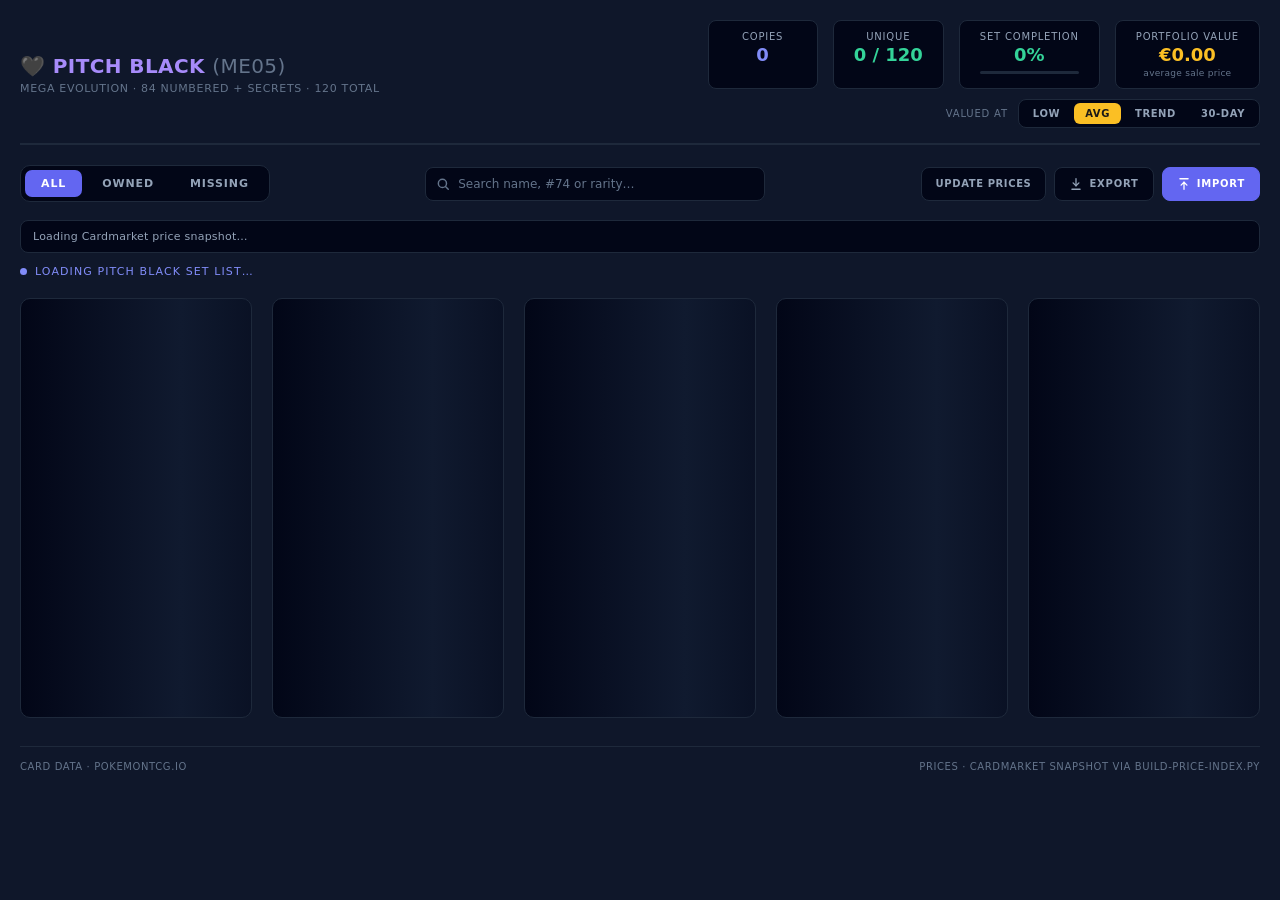
==== commit d73bbed7: "Add files via upload" ====
--- a/index.html
+++ b/index.html
@@ -14,23 +14,36 @@
       <p class="brand-sub">Mega Evolution · 84 numbered + secrets · 120 total</p>
     </div>
 
-    <div class="metrics">
-      <div class="box">
-        <div class="box-label">Copies</div>
-        <div class="box-value box-value--indigo" id="metricCopies">0</div>
+    <div class="header-right">
+      <div class="metrics">
+        <div class="box">
+          <div class="box-label">Copies</div>
+          <div class="box-value box-value--indigo" id="metricCopies">0</div>
+        </div>
+        <div class="box">
+          <div class="box-label">Unique</div>
+          <div class="box-value box-value--green" id="metricUnique">0 / 120</div>
+        </div>
+        <div class="box">
+          <div class="box-label">Set Completion</div>
+          <div class="box-value box-value--green" id="metricCompletion">0%</div>
+          <div class="completion-track"><div class="completion-fill" id="completionBar"></div></div>
+        </div>
+        <div class="box">
+          <div class="box-label">Portfolio Value</div>
+          <div class="box-value box-value--amber" id="metricValue">€0.00</div>
+          <div class="box-note" id="metricValueBasis">average sale price</div>
+        </div>
       </div>
-      <div class="box">
-        <div class="box-label">Unique</div>
-        <div class="box-value box-value--green" id="metricUnique">0 / 120</div>
-      </div>
-      <div class="box">
-        <div class="box-label">Set Completion</div>
-        <div class="box-value box-value--green" id="metricCompletion">0%</div>
-        <div class="completion-track"><div class="completion-fill" id="completionBar"></div></div>
-      </div>
-      <div class="box">
-        <div class="box-label">Portfolio Value</div>
-        <div class="box-value box-value--amber" id="metricValue">€0.00</div>
+
+      <div class="basis-switch">
+        <span class="basis-label">Valued at</span>
+        <div class="basis-buttons" role="group" aria-label="Cardmarket price basis">
+          <button type="button" id="basis-low" class="basis-btn" aria-pressed="false">LOW</button>
+          <button type="button" id="basis-avg" class="basis-btn basis-btn--active" aria-pressed="true">AVG</button>
+          <button type="button" id="basis-trend" class="basis-btn" aria-pressed="false">TREND</button>
+          <button type="button" id="basis-avg30" class="basis-btn" aria-pressed="false">30-DAY</button>
+        </div>
       </div>
     </div>
   </header>
@@ -52,6 +65,12 @@
     </div>
 
     <div class="io-buttons">
+      <button type="button" id="updatePricesButton" class="btn-ghost btn-ghost--wide"
+              title="Re-read products_singles_6.json and price_guide_6.json and rebuild the price index">
+        UPDATE PRICES
+      </button>
+      <input type="file" id="dumpsInput" class="hidden" accept=".json" multiple>
+
       <button type="button" id="exportButton" class="btn-ghost">
         <svg viewBox="0 0 24 24" fill="none" stroke="currentColor" stroke-width="2.2" stroke-linecap="round" stroke-linejoin="round" aria-hidden="true">
           <path d="M12 3v12"></path><path d="M7 10l5 5 5-5"></path><path d="M5 21h14"></path>
--- a/styles.css
+++ b/styles.css
@@ -62,6 +62,8 @@
   text-transform: uppercase;
 }
 
+.header-right { display: flex; flex-direction: column; align-items: flex-end; gap: 10px; }
+
 .metrics { display: flex; gap: 15px; flex-wrap: wrap; }
 
 .box {
@@ -82,6 +84,47 @@
 .box-value--indigo { color: var(--indigo); }
 .box-value--green { color: var(--green); }
 .box-value--amber { color: var(--amber); }
+
+.box-note {
+  font-size: 9px;
+  color: var(--text-dim);
+  margin-top: 3px;
+  letter-spacing: 0.03em;
+}
+
+/* --- Price basis switcher ------------------------------------------------ */
+
+.basis-switch { display: flex; align-items: center; gap: 10px; }
+.basis-label {
+  font-size: 10px;
+  letter-spacing: 0.08em;
+  text-transform: uppercase;
+  color: var(--text-dim);
+}
+.basis-buttons {
+  display: flex;
+  gap: 3px;
+  background: var(--surface);
+  border: 1px solid var(--line);
+  border-radius: 8px;
+  padding: 3px;
+}
+.basis-btn {
+  border: none;
+  background: transparent;
+  color: var(--text-muted);
+  font-family: inherit;
+  font-size: 10px;
+  font-weight: 700;
+  letter-spacing: 0.06em;
+  padding: 5px 11px;
+  border-radius: 6px;
+  cursor: pointer;
+  transition: background-color 150ms ease, color 150ms ease;
+}
+.basis-btn:hover { color: var(--text); background: var(--line); }
+.basis-btn--active,
+.basis-btn--active:hover { background: var(--amber); color: #1c1917; }
 
 .completion-track {
   height: 3px;
@@ -187,12 +230,27 @@
 }
 .btn-ghost:hover { border-color: var(--line-bright); color: var(--text); }
 
+.btn-ghost--wide { letter-spacing: 0.06em; }
+.btn-ghost:disabled { opacity: 0.5; cursor: progress; }
+
 .btn-primary {
   background: var(--indigo-strong);
   border: 1px solid var(--indigo-strong);
   color: #fff;
 }
 .btn-primary:hover { background: #4f46e5; }
+
+/* Inline action inside a status line (e.g. "download pitch-black-prices.json") */
+.inline-link-btn {
+  background: none;
+  border: none;
+  padding: 0;
+  font: inherit;
+  color: var(--indigo);
+  text-decoration: underline;
+  cursor: pointer;
+}
+.inline-link-btn:hover { color: var(--violet); }
 
 /* --- Status lines -------------------------------------------------------- */
 
@@ -421,6 +479,9 @@
 
 @media (max-width: 640px) {
   body { padding: 14px; }
+  .header-right { align-items: stretch; width: 100%; }
+  .basis-switch { justify-content: space-between; }
+  .basis-buttons { flex: 1; justify-content: flex-end; }
   .metrics { width: 100%; }
   .box { flex: 1 1 auto; min-width: 0; padding: 8px 12px; }
   .controls > * { width: 100%; }
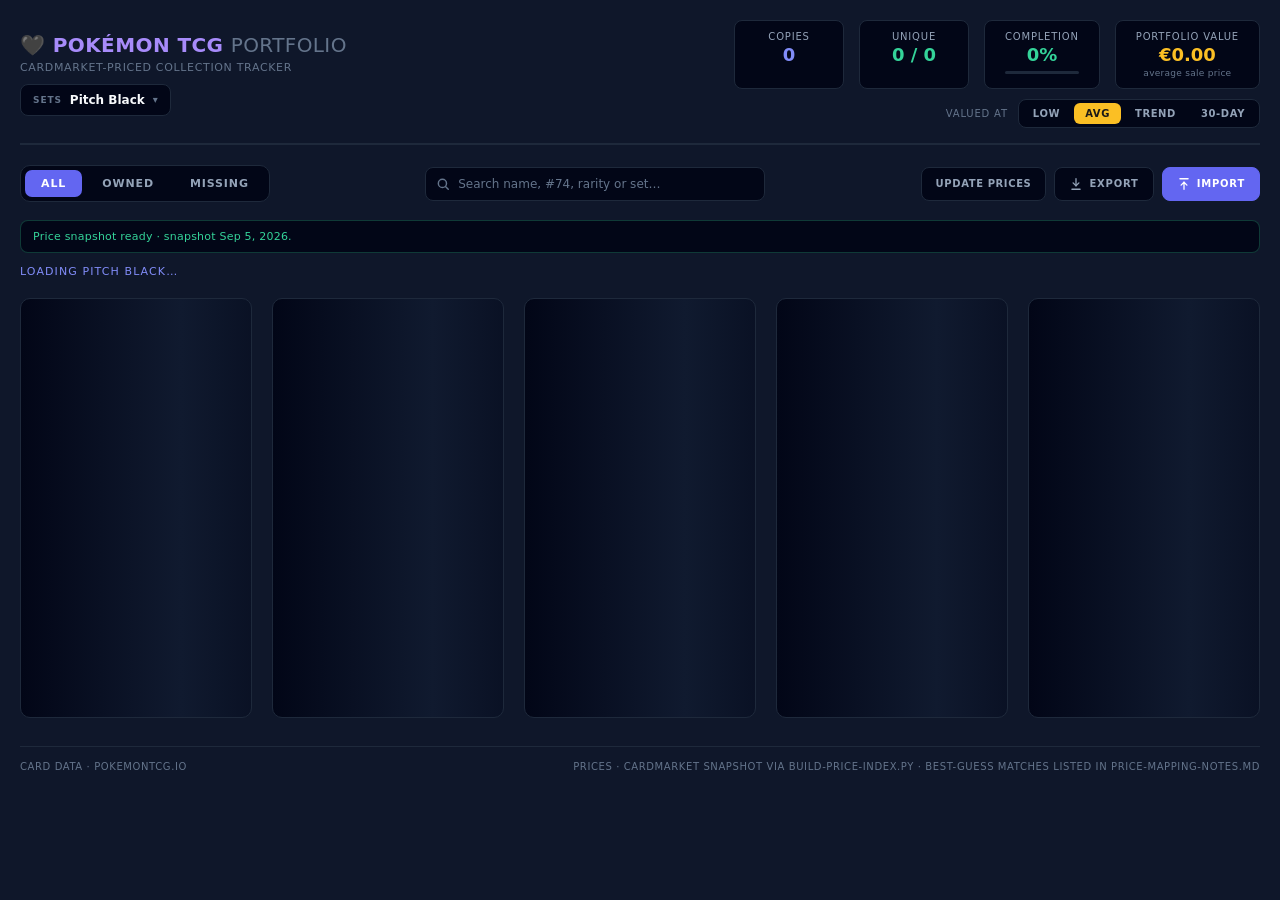
==== commit 18753f3b: "Add files via upload" ====
--- a/index.html
+++ b/index.html
@@ -3,15 +3,32 @@
 <head>
   <meta charset="UTF-8">
   <meta name="viewport" content="width=device-width, initial-scale=1.0">
-  <title>Pitch Black — Portfolio Tracker</title>
+  <title>Pokémon TCG — Portfolio Tracker</title>
   <link rel="stylesheet" href="styles.css">
 </head>
 <body>
 
   <header class="top-bar">
     <div class="brand">
-      <h1>🖤 PITCH BLACK <span class="brand-code">(ME05)</span></h1>
-      <p class="brand-sub">Mega Evolution · 84 numbered + secrets · 120 total</p>
+      <h1>🖤 POKÉMON TCG <span class="brand-code">PORTFOLIO</span></h1>
+      <p class="brand-sub">Cardmarket-priced collection tracker</p>
+
+      <div class="set-picker" id="setPicker">
+        <button type="button" class="set-picker-button" id="setPickerButton"
+                aria-haspopup="true" aria-expanded="false">
+          <span class="set-picker-caption">Sets</span>
+          <span id="setPickerSummary">Pitch Black</span>
+          <span class="set-picker-caret" aria-hidden="true">▾</span>
+        </button>
+
+        <div class="set-picker-panel hidden" id="setPickerPanel">
+          <div class="set-picker-actions">
+            <button type="button" class="inline-link-btn" id="setPickerAll">Select all</button>
+            <button type="button" class="inline-link-btn" id="setPickerNone">Clear</button>
+          </div>
+          <div id="setPickerOptions"></div>
+        </div>
+      </div>
     </div>
 
     <div class="header-right">
@@ -22,10 +39,10 @@
         </div>
         <div class="box">
           <div class="box-label">Unique</div>
-          <div class="box-value box-value--green" id="metricUnique">0 / 120</div>
+          <div class="box-value box-value--green" id="metricUnique">0 / 0</div>
         </div>
         <div class="box">
-          <div class="box-label">Set Completion</div>
+          <div class="box-label">Completion</div>
           <div class="box-value box-value--green" id="metricCompletion">0%</div>
           <div class="completion-track"><div class="completion-fill" id="completionBar"></div></div>
         </div>
@@ -61,7 +78,7 @@
         <line x1="21" y1="21" x2="16.65" y2="16.65"></line>
       </svg>
       <input type="text" id="liveSearchInput" class="search-input"
-             placeholder="Search name, #74 or rarity…" aria-label="Search cards">
+             placeholder="Search name, #74, rarity or set…" aria-label="Search cards">
     </div>
 
     <div class="io-buttons">
@@ -95,7 +112,7 @@
 
   <!-- Skeleton loading state: mirrors the eventual card grid shape -->
   <div id="loadingWorkspace" class="grid">
-    <div class="load-note"><span class="pulse-dot"></span>LOADING PITCH BLACK SET LIST…</div>
+    <div class="load-note" id="loadingNote"><span class="pulse-dot"></span>LOADING SET LIST…</div>
     <div class="skeleton"></div>
     <div class="skeleton" style="animation-delay:0.1s"></div>
     <div class="skeleton" style="animation-delay:0.2s"></div>
@@ -119,7 +136,7 @@
 
   <footer class="page-footer">
     <span>Card data · pokemontcg.io</span>
-    <span>Prices · Cardmarket snapshot via build-price-index.py</span>
+    <span>Prices · Cardmarket snapshot via build-price-index.py · best-guess matches listed in PRICE-MAPPING-NOTES.md</span>
   </footer>
 
   <script src="tcg-app.js"></script>
--- a/styles.css
+++ b/styles.css
@@ -85,6 +85,84 @@
 .box-value--green { color: var(--green); }
 .box-value--amber { color: var(--amber); }
 
+/* --- Set picker ---------------------------------------------------------- */
+
+.set-picker { position: relative; margin-top: 10px; display: inline-block; }
+
+.set-picker-button {
+  display: inline-flex;
+  align-items: center;
+  gap: 8px;
+  background: var(--surface);
+  border: 1px solid var(--line);
+  border-radius: 8px;
+  color: var(--text);
+  font-family: inherit;
+  font-size: 12px;
+  font-weight: 600;
+  padding: 8px 12px;
+  cursor: pointer;
+  transition: border-color 150ms ease;
+}
+.set-picker-button:hover { border-color: var(--line-bright); }
+.set-picker-caption {
+  font-size: 9px;
+  letter-spacing: 0.1em;
+  text-transform: uppercase;
+  color: var(--text-dim);
+}
+.set-picker-caret { color: var(--text-dim); font-size: 10px; }
+
+.set-picker-panel {
+  position: absolute;
+  top: calc(100% + 6px);
+  left: 0;
+  z-index: 50;
+  min-width: 260px;
+  background: var(--surface);
+  border: 1px solid var(--line-bright);
+  border-radius: 10px;
+  padding: 8px;
+  box-shadow: 0 14px 34px rgba(0, 0, 0, 0.55);
+}
+.set-picker-actions {
+  display: flex;
+  gap: 14px;
+  padding: 4px 8px 8px;
+  border-bottom: 1px solid var(--line);
+  margin-bottom: 6px;
+  font-size: 11px;
+}
+
+.set-option {
+  display: grid;
+  grid-template-columns: auto 1fr auto;
+  align-items: center;
+  gap: 9px;
+  padding: 7px 8px;
+  border-radius: 6px;
+  cursor: pointer;
+  font-size: 12px;
+}
+.set-option:hover { background: var(--surface-raised); }
+.set-option input { accent-color: var(--indigo-strong); cursor: pointer; margin: 0; }
+.set-option-label { color: var(--text); }
+.set-option-note { color: var(--text-dim); font-size: 10px; font-variant-numeric: tabular-nums; }
+
+.set-badge {
+  align-self: flex-start;
+  margin-top: 6px;
+  font-size: 9px;
+  font-weight: 700;
+  letter-spacing: 0.05em;
+  text-transform: uppercase;
+  color: var(--violet);
+  background: rgba(167, 139, 250, 0.1);
+  border: 1px solid rgba(167, 139, 250, 0.28);
+  border-radius: 999px;
+  padding: 2px 8px;
+}
+
 .box-note {
   font-size: 9px;
   color: var(--text-dim);
@@ -375,6 +453,7 @@
   max-width: 110px;
 }
 .rarity--common { color: #94a3b8; border-color: #334155; background: #1e293b66; }
+.rarity--rare-holo { color: #c4b5fd; border-color: #6d28d980; background: #2e1065aa; }
 .rarity--uncommon { color: #7dd3fc; border-color: #0369a180; background: #0c4a6e40; }
 .rarity--rare { color: #a5b4fc; border-color: #4338ca80; background: #31215940; }
 .rarity--double-rare { color: #fcd34d; border-color: #b4530980; background: #45200940; }
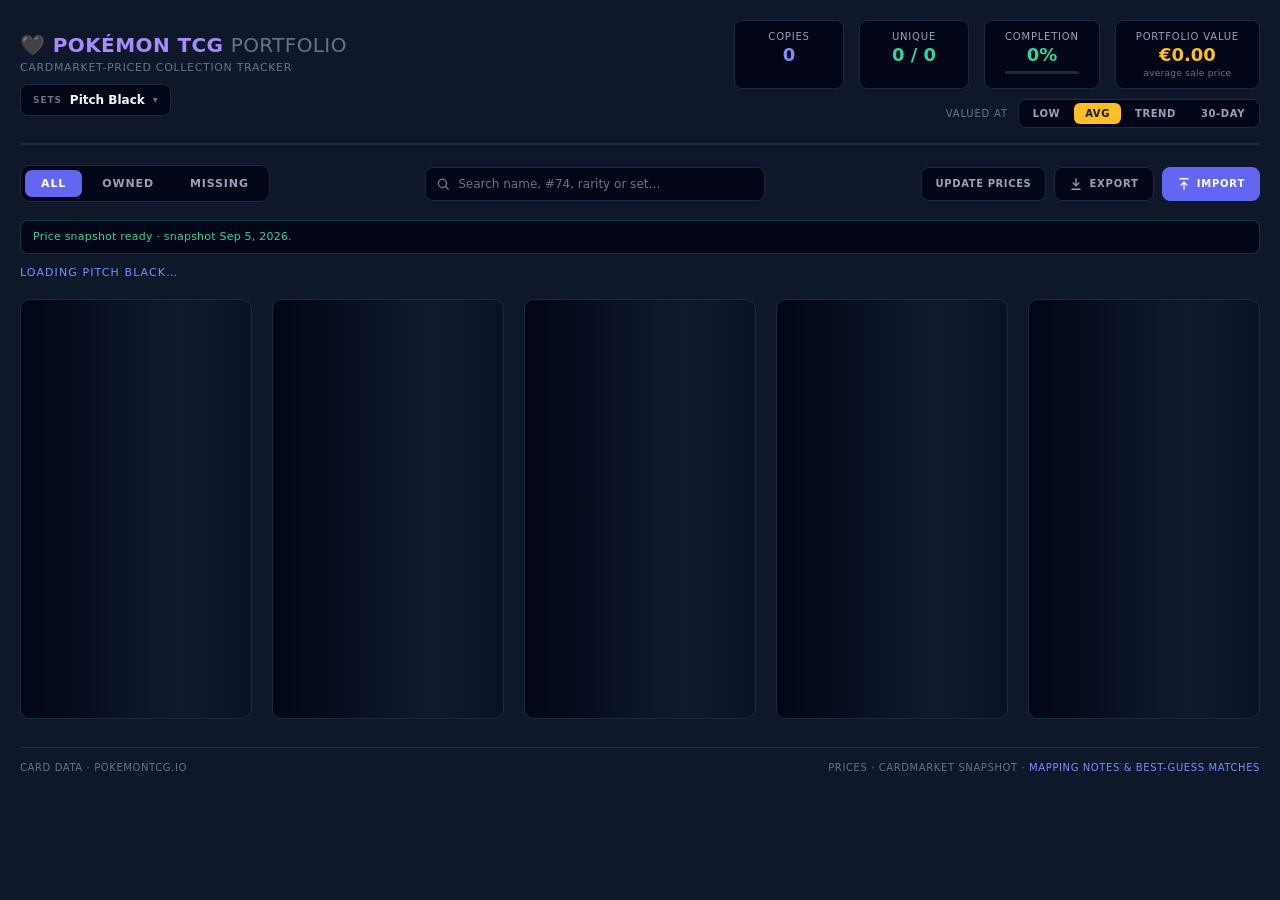
==== commit 884a8d79: "Add files via upload" ====
--- a/index.html
+++ b/index.html
@@ -108,10 +108,10 @@
   <p id="setStatusLine" class="status-line hidden"></p>
 
   <!-- Shown once the Cardmarket price snapshot has loaded (or failed to) -->
-  <p id="priceStatusLine" class="status-line hidden"></p>
+  <p id="priceStatusLine" class="status-line status-line--loading">Loading Cardmarket price snapshot…</p>
 
   <!-- Skeleton loading state: mirrors the eventual card grid shape -->
-  <div id="loadingWorkspace" class="grid">
+  <div id="loadingWorkspace" class="grid" data-state="skeleton">
     <div class="load-note" id="loadingNote"><span class="pulse-dot"></span>LOADING SET LIST…</div>
     <div class="skeleton"></div>
     <div class="skeleton" style="animation-delay:0.1s"></div>
@@ -136,7 +136,7 @@
 
   <footer class="page-footer">
     <span>Card data · pokemontcg.io</span>
-    <span>Prices · Cardmarket snapshot via build-price-index.py · best-guess matches listed in PRICE-MAPPING-NOTES.md</span>
+    <span>Prices · Cardmarket snapshot · <a class="footer-link" href="price-mapping-notes.html">mapping notes &amp; best-guess matches</a></span>
   </footer>
 
   <script src="tcg-app.js"></script>
--- a/styles.css
+++ b/styles.css
@@ -570,3 +570,12 @@
 ::-webkit-scrollbar { height: 10px; width: 10px; }
 ::-webkit-scrollbar-track { background: transparent; }
 ::-webkit-scrollbar-thumb { background: var(--line-bright); border-radius: 999px; }
+
+.footer-link { color: var(--indigo); text-decoration: none; }
+.footer-link:hover { color: var(--violet); text-decoration: underline; }
+
+/* The status lines are part of the first paint, so give them a stable height:
+   letting them appear later pushed the whole grid down mid-load. */
+.status-line { min-height: 34px; }
+
+.load-fault-note { color: var(--text-dim) !important; font-size: 11px; margin: -6px 0 14px; }
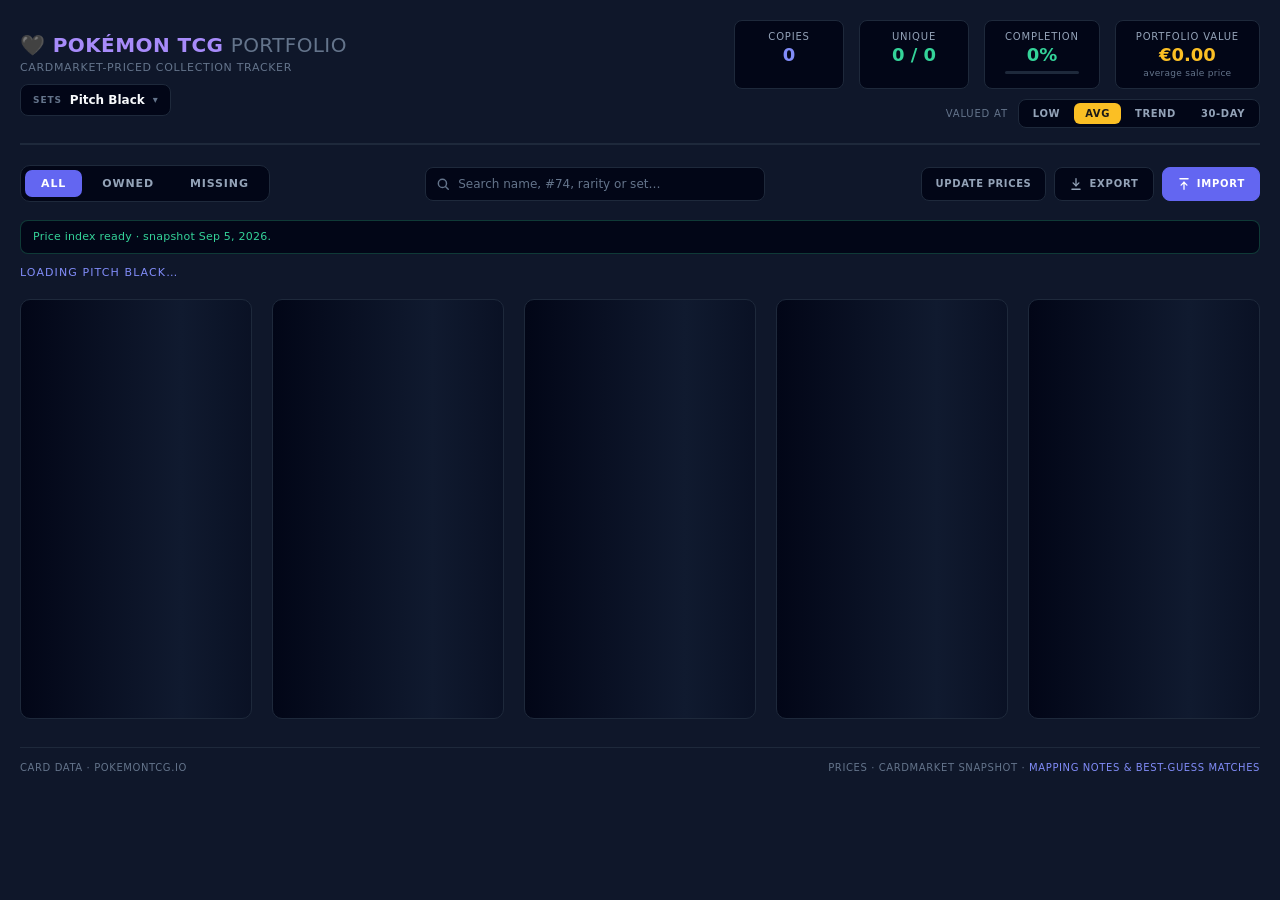
==== commit 4a44fa83: "Add files via upload" ====
--- a/index.html
+++ b/index.html
@@ -22,11 +22,14 @@
         </button>
 
         <div class="set-picker-panel hidden" id="setPickerPanel">
+          <input type="text" id="setPickerFilter" class="set-picker-filter"
+                 placeholder="Filter sets…" aria-label="Filter sets">
           <div class="set-picker-actions">
             <button type="button" class="inline-link-btn" id="setPickerAll">Select all</button>
             <button type="button" class="inline-link-btn" id="setPickerNone">Clear</button>
+            <span class="set-picker-count" id="setPickerCount"></span>
           </div>
-          <div id="setPickerOptions"></div>
+          <div id="setPickerOptions" class="set-picker-options"></div>
         </div>
       </div>
     </div>
--- a/styles.css
+++ b/styles.css
@@ -579,3 +579,126 @@
 .status-line { min-height: 34px; }
 
 .load-fault-note { color: var(--text-dim) !important; font-size: 11px; margin: -6px 0 14px; }
+
+/* --- Owned vs missing ----------------------------------------------------
+   A card you hold no copies of reads as "missing": the art desaturates and
+   dims. Colour returns on hover so a greyed card is still identifiable while
+   browsing, and the moment a copy is added the tile lights up. Only the art is
+   desaturated — the prices and steppers stay at full contrast so they remain
+   readable and usable either way. */
+
+.card .art {
+  filter: grayscale(1);
+  opacity: 0.45;
+  transition: filter 260ms ease, opacity 260ms ease;
+}
+.card:hover .art { filter: grayscale(0.35); opacity: 0.85; }
+
+.card--active .art,
+.card--active:hover .art { filter: none; opacity: 1; }
+
+.card:not(.card--active) .card-title { color: var(--text-muted); }
+.card--active .card-title { color: var(--text); }
+
+@media (prefers-reduced-motion: reduce) {
+  .card .art { transition: none; }
+}
+
+/* The artwork is a click target for adding a normal copy. The steppers remain
+   the keyboard route, so the art is deliberately not in the tab order — it
+   duplicates the "+" button rather than offering anything new, and adding it
+   would double the tab stops on a grid of hundreds of cards. */
+.card .art { cursor: pointer; user-select: none; }
+.card .art:active { transform: scale(0.97); }
+
+/* --- Set picker at 141 sets ---------------------------------------------- */
+
+.set-picker-panel { width: 340px; }
+.set-picker-filter {
+  width: 100%;
+  background: var(--bg);
+  border: 1px solid var(--line);
+  border-radius: 6px;
+  color: var(--text);
+  font-family: inherit;
+  font-size: 12px;
+  padding: 7px 10px;
+  margin-bottom: 8px;
+  outline: none;
+}
+.set-picker-filter:focus { border-color: var(--indigo-strong); }
+.set-picker-count { margin-left: auto; color: var(--text-dim); font-size: 10px; }
+.set-picker-options { max-height: 420px; overflow-y: auto; }
+.set-picker-empty { color: var(--text-dim); font-size: 12px; padding: 10px 8px; margin: 0; }
+
+.set-group + .set-group { margin-top: 8px; }
+.set-group-head {
+  font-size: 9px;
+  letter-spacing: 0.1em;
+  text-transform: uppercase;
+  color: var(--text-dim);
+  padding: 6px 8px 3px;
+  position: sticky;
+  top: 0;
+  background: var(--surface);
+}
+
+/* Sets whose Cardmarket expansion could not be identified are still listed so
+   their cards can be collected, but are marked as carrying no prices. */
+.set-option--unpriced .set-option-label { color: var(--text-muted); }
+.set-option-flag {
+  font-size: 8px;
+  font-weight: 700;
+  letter-spacing: 0.06em;
+  text-transform: uppercase;
+  color: var(--amber);
+  border: 1px solid rgba(251, 191, 36, 0.35);
+  border-radius: 999px;
+  padding: 1px 6px;
+  white-space: nowrap;
+}
+.set-option { grid-template-columns: auto 1fr auto auto; }
+
+/* --- Set headings --------------------------------------------------------
+   Shown only when more than one set is on screen. Sticks to the top of the
+   viewport while that set's cards scroll past, so the set being looked at is
+   always named. Successive headings push each other up, section-list style. */
+
+.set-heading {
+  grid-column: 1 / -1;
+  position: sticky;
+  top: 0;
+  z-index: 20;
+  display: flex;
+  align-items: baseline;
+  gap: 10px;
+  background: var(--bg);
+  border-bottom: 1px solid var(--line-bright);
+  padding: 12px 2px 8px;
+  margin-top: 10px;
+}
+.set-heading:first-child { margin-top: 0; }
+
+.set-heading-name {
+  font-size: 13px;
+  font-weight: 700;
+  letter-spacing: 0.06em;
+  text-transform: uppercase;
+  color: var(--violet);
+}
+.set-heading-stats {
+  margin-left: auto;
+  font-size: 11px;
+  color: var(--text-dim);
+  font-variant-numeric: tabular-nums;
+}
+.set-heading-flag {
+  font-size: 8px;
+  font-weight: 700;
+  letter-spacing: 0.06em;
+  text-transform: uppercase;
+  color: var(--amber);
+  border: 1px solid rgba(251, 191, 36, 0.35);
+  border-radius: 999px;
+  padding: 1px 6px;
+}
